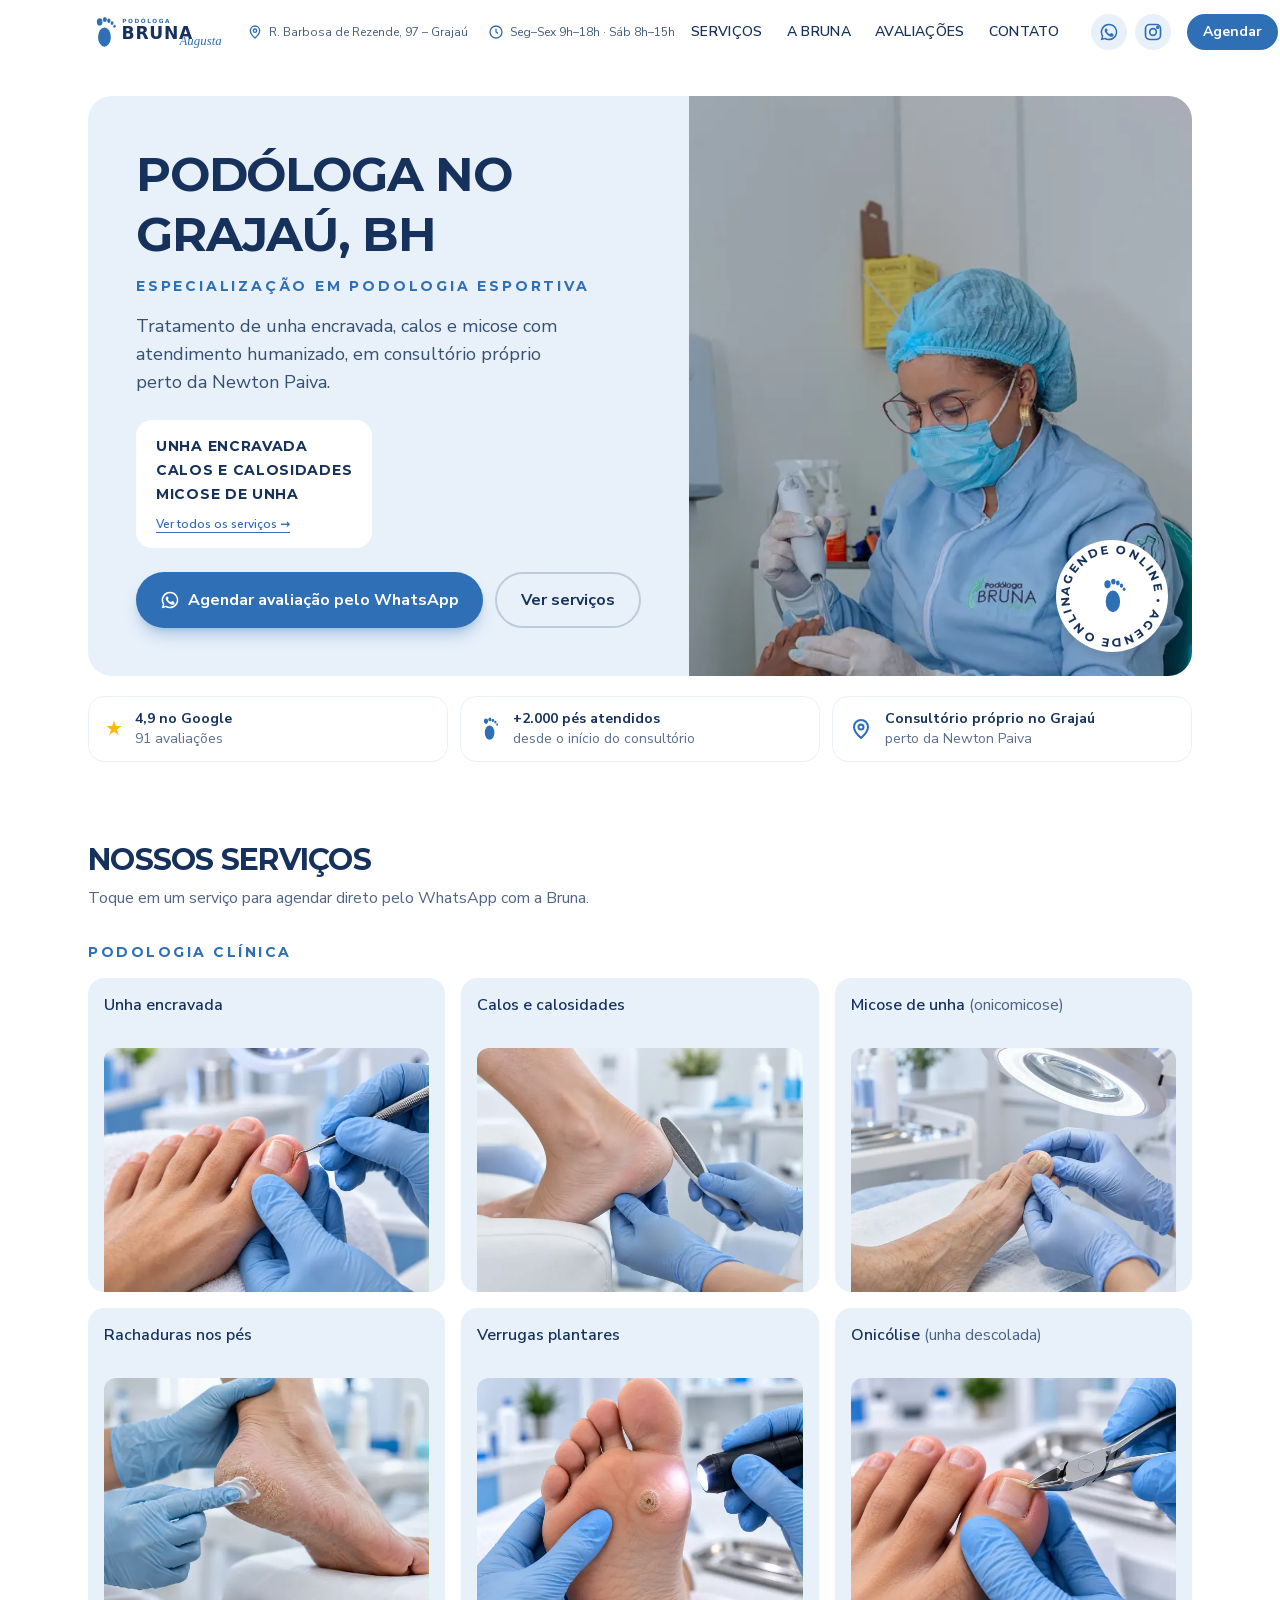
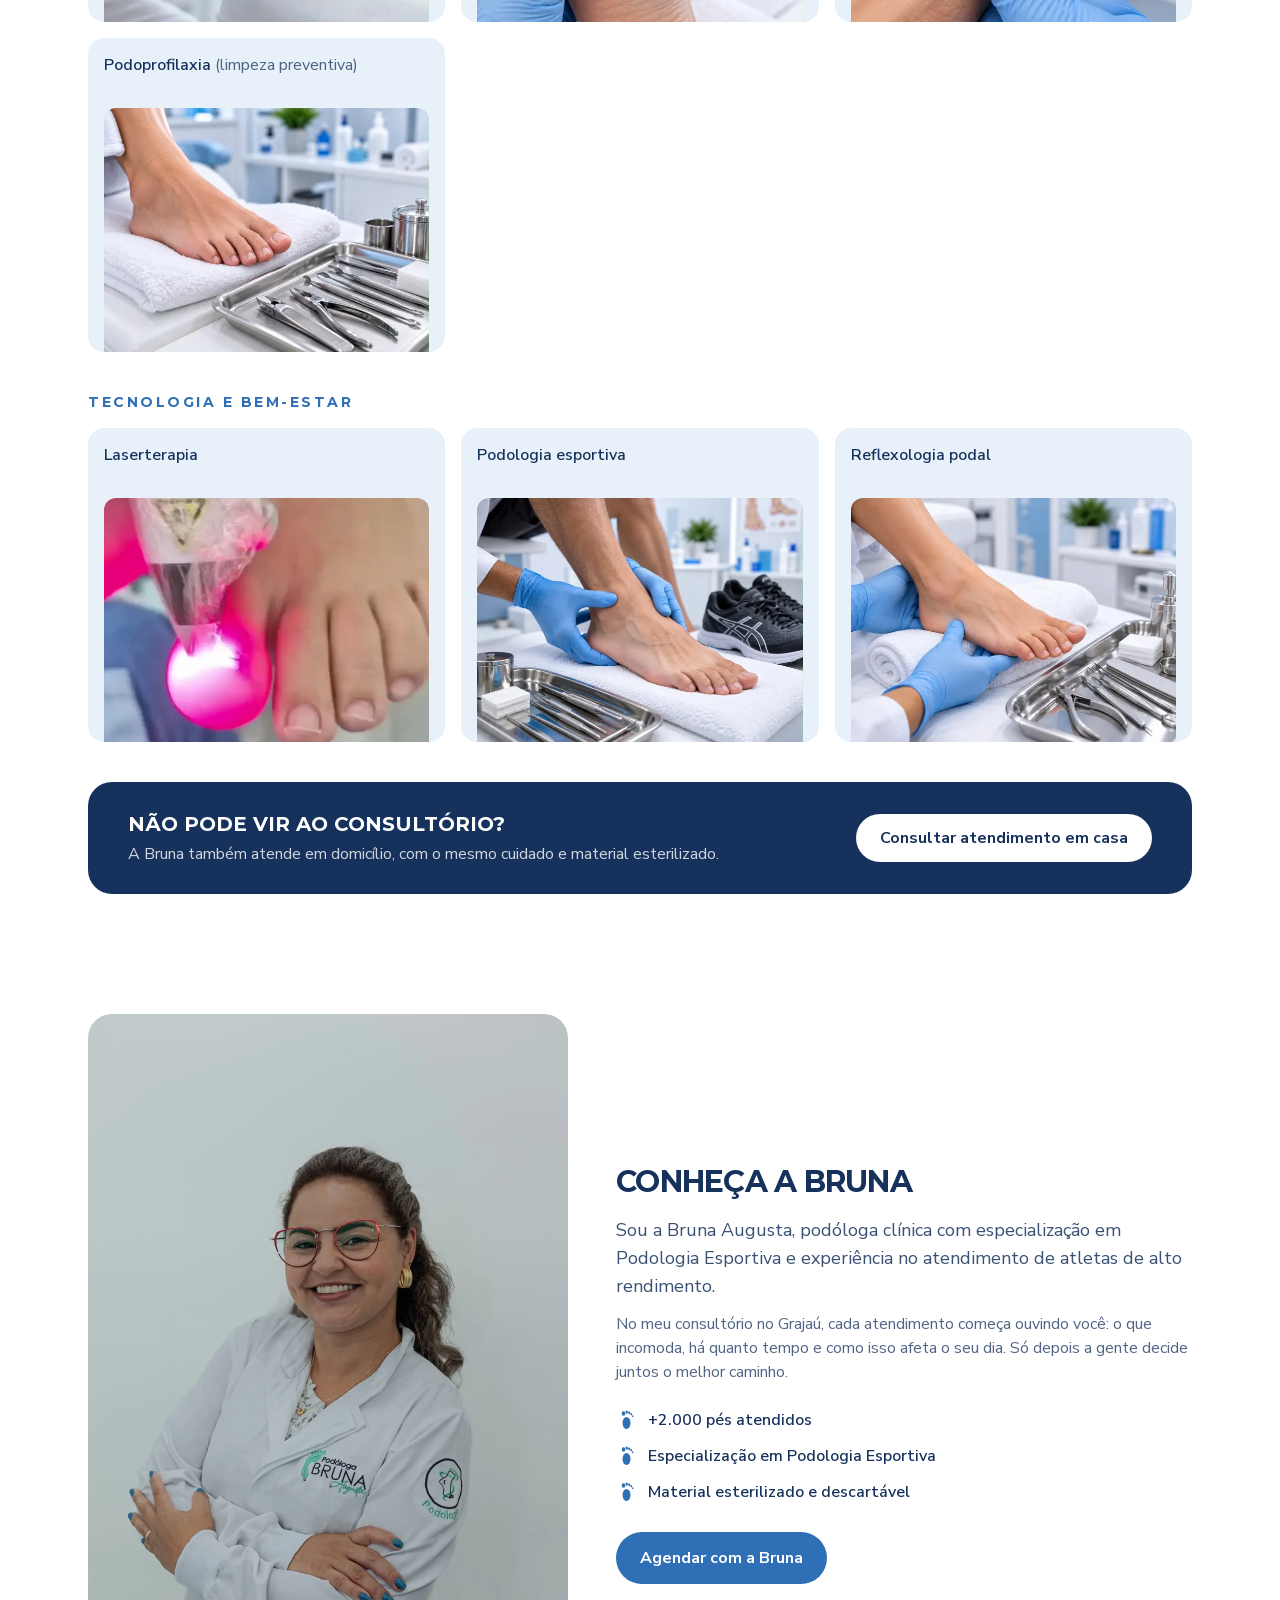
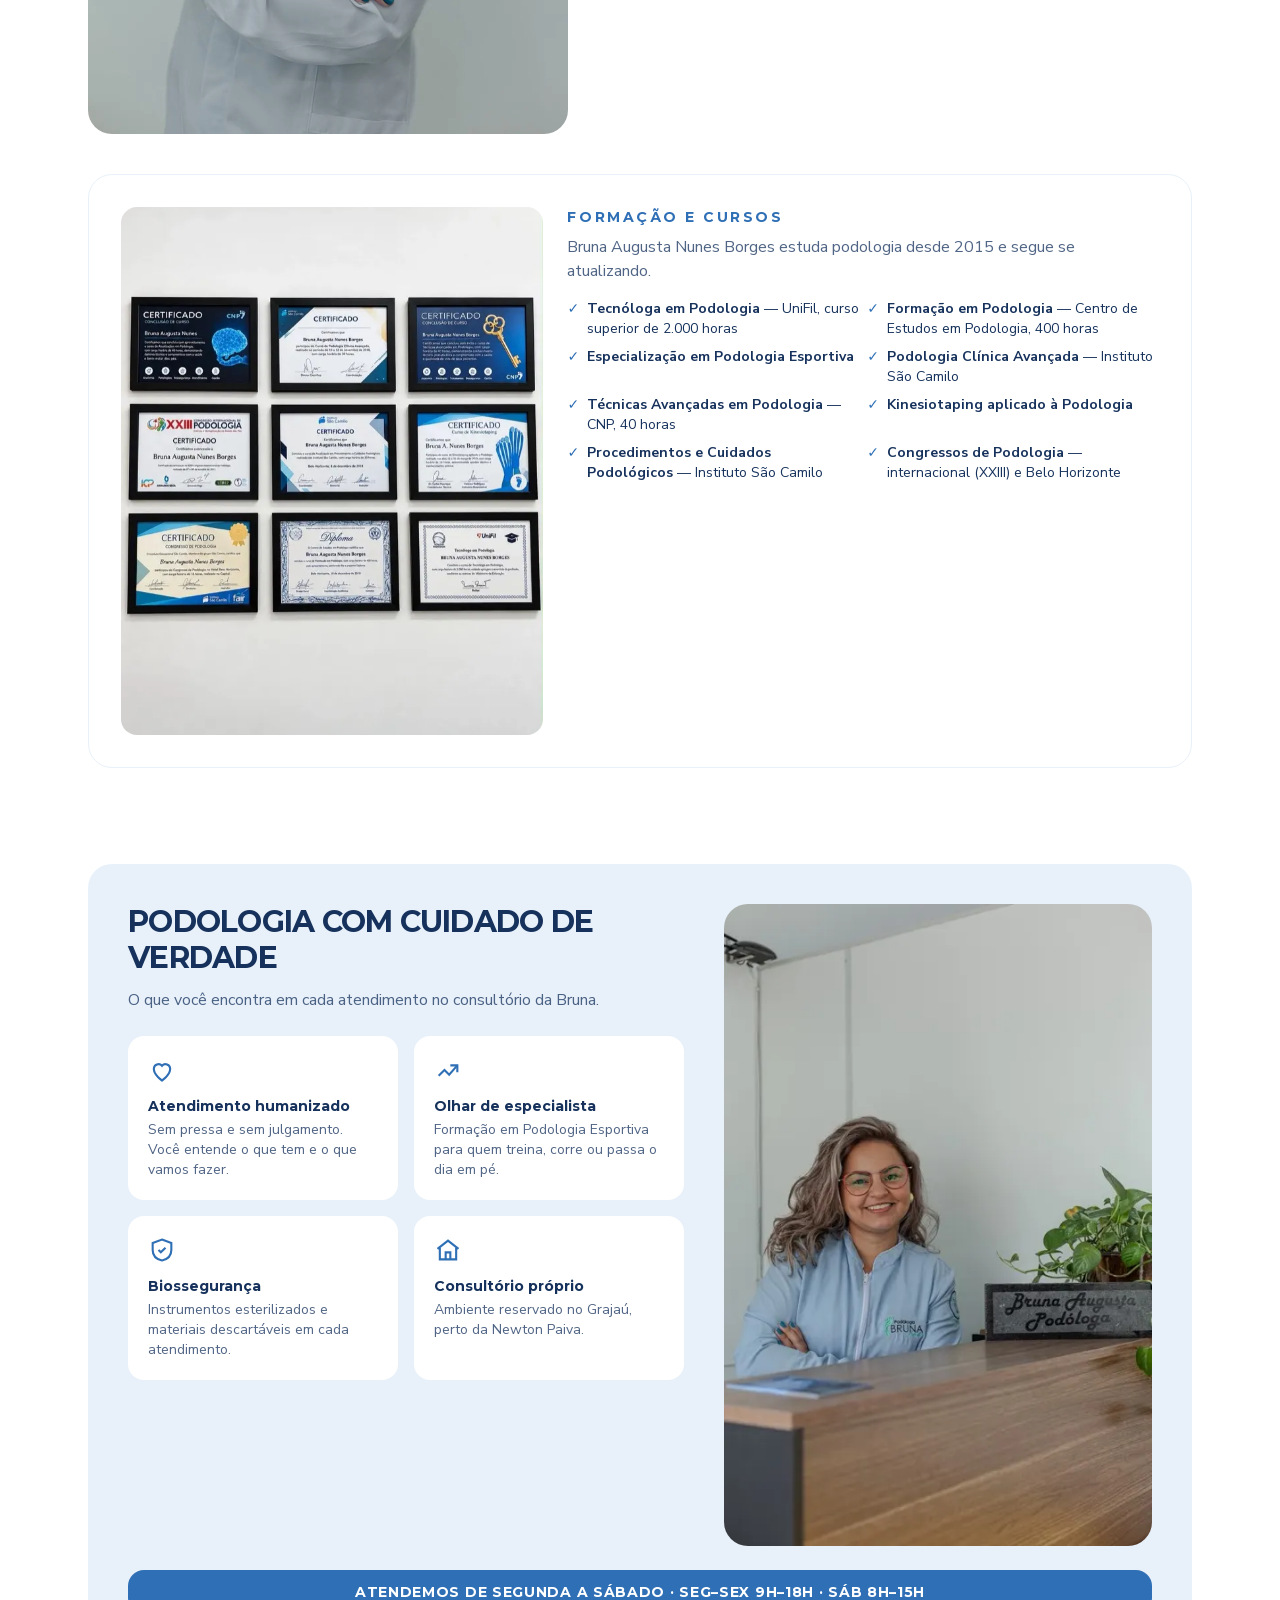
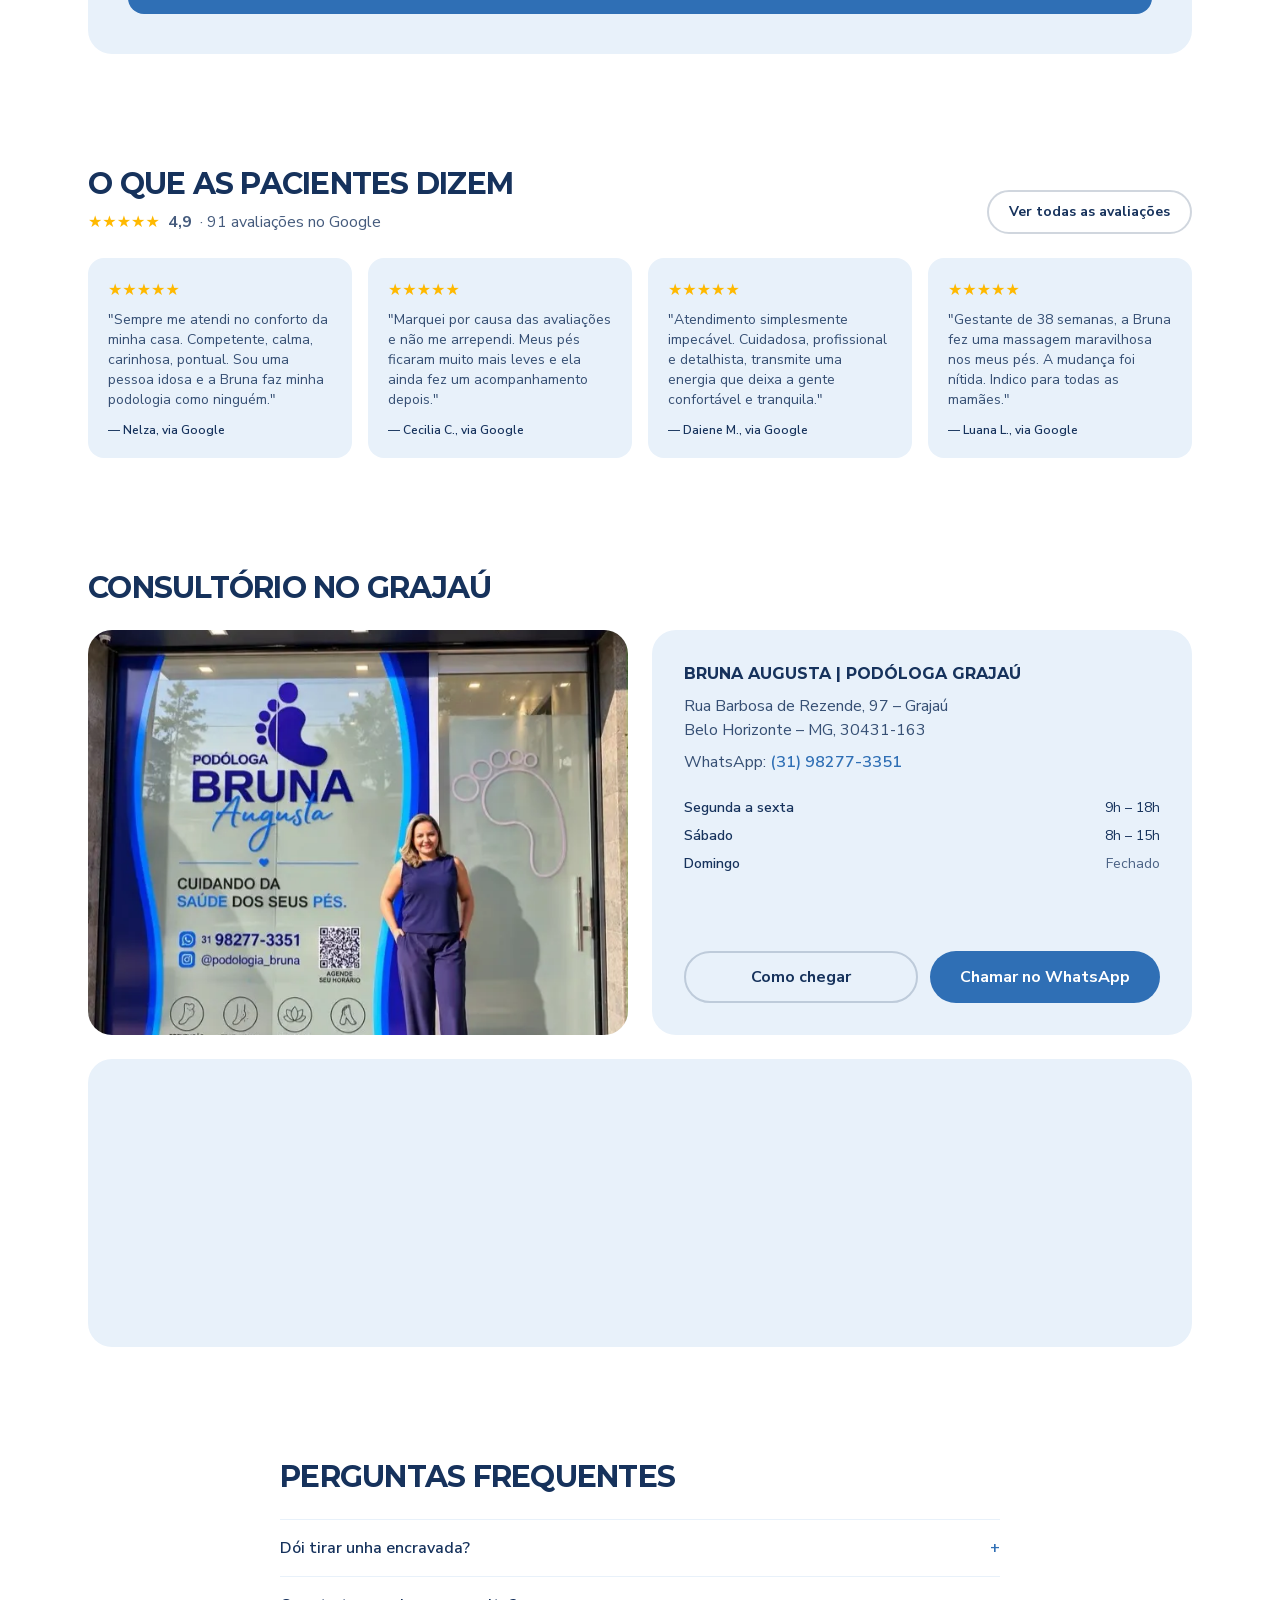
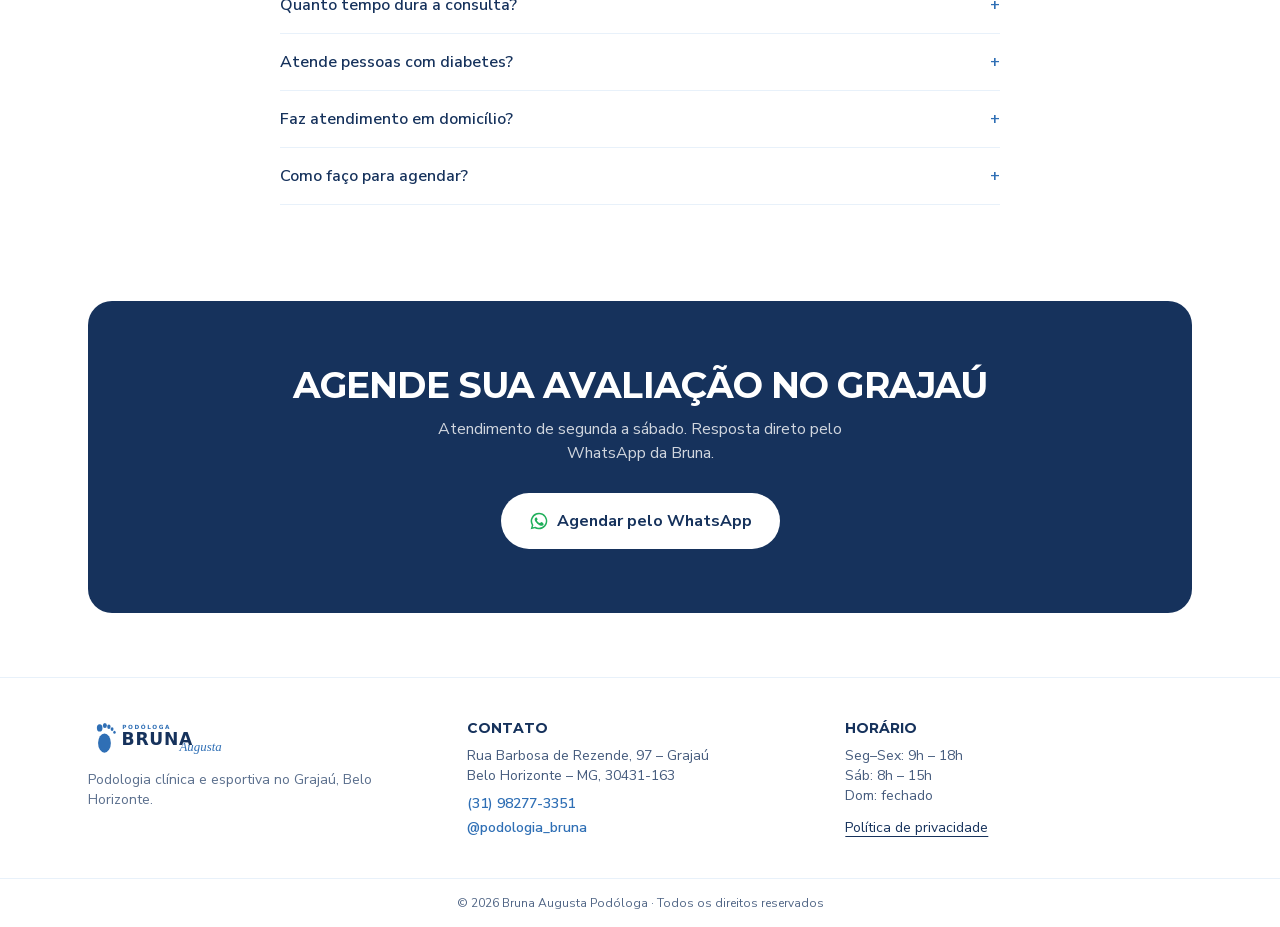
==== index.html @ 6c7e9478 "Atualização do site 2026-10-03" ====
<!doctype html>
<html lang="pt-BR">
<head>
  <meta charset="utf-8">
  <meta name="viewport" content="width=device-width, initial-scale=1">
  <title>Podóloga no Grajaú, BH | Bruna Augusta</title>
  <meta name="description" content="Podóloga no Grajaú, Belo Horizonte. Tratamento de unha encravada, calos, micose e laserterapia com atendimento humanizado. Nota 4,9 no Google. Agende pelo WhatsApp.">
  <link rel="canonical" href="https://www.podologabruna.com.br/">
  <meta property="og:type" content="website">
  <meta property="og:locale" content="pt_BR">
  <meta property="og:title" content="Podóloga no Grajaú, BH | Bruna Augusta">
  <meta property="og:description" content="Unha encravada, calos, micose e laserterapia com atendimento humanizado. Nota 4,9 no Google. Agende pelo WhatsApp.">
  <meta property="og:image" content="https://www.podologabruna.com.br/assets/img/og-image.jpg">
  <meta property="og:url" content="https://www.podologabruna.com.br/">
  <meta name="theme-color" content="#16325C">
  <link rel="icon" href="favicon.svg" type="image/svg+xml">
  <link rel="preload" as="font" type="font/woff2" href="assets/fonts/montserrat.woff2" crossorigin>
  <link rel="preload" as="image" fetchpriority="high" imagesrcset="assets/img/hero-bruna-atendendo-640.webp 640w, assets/img/hero-bruna-atendendo-960.webp 960w, assets/img/hero-bruna-atendendo-1280.webp 1280w" imagesizes="(min-width: 768px) 45vw, calc(100vw - 32px)">
  <link rel="stylesheet" href="assets/css/styles.css">
  <script type="application/ld+json">{"@context":"https://schema.org","@type":["MedicalBusiness","LocalBusiness"],"name":"Bruna Augusta | Podóloga Grajaú","image":"https://www.podologabruna.com.br/assets/img/og-image.jpg","url":"https://www.podologabruna.com.br/","telephone":"+55-31-98277-3351","priceRange":"$$","address":{"@type":"PostalAddress","streetAddress":"Rua Barbosa de Rezende, 97","addressLocality":"Belo Horizonte","addressRegion":"MG","postalCode":"30431-163","addressCountry":"BR"},"geo":{"@type":"GeoCoordinates","latitude":-19.9382503,"longitude":-43.9652466},"areaServed":["Grajaú","Gutierrez","Nova Granada","Prado","Belo Horizonte"],"openingHoursSpecification":[{"@type":"OpeningHoursSpecification","dayOfWeek":["Monday","Tuesday","Wednesday","Thursday","Friday"],"opens":"09:00","closes":"18:00"},{"@type":"OpeningHoursSpecification","dayOfWeek":"Saturday","opens":"08:00","closes":"15:00"}],"aggregateRating":{"@type":"AggregateRating","ratingValue":"4.9","reviewCount":"91"},"sameAs":["https://www.instagram.com/podologia_bruna/"],"medicalSpecialty":"Podiatric"}</script>
</head>
<body>

<!-- TOPO -->
<header class="fixed inset-x-0 top-0 z-40 bg-white transition-shadow">
  <div class="mx-auto flex max-w-6xl items-center gap-4 px-4 py-3 lg:px-6">
    <a href="#inicio" class="shrink-0" aria-label="Podóloga Bruna Augusta – início">
      <img src="assets/img/logo.svg" alt="Logotipo Podóloga Bruna Augusta" width="150" height="42" class="h-9 w-auto md:h-10">
    </a>

    <div class="hidden xl:flex items-center gap-5 text-xs text-marinho/80 whitespace-nowrap">
      <span class="flex items-center gap-1.5">
        <svg class="h-4 w-4 text-azul" viewBox="0 0 24 24" fill="none" stroke="currentColor" stroke-width="2" aria-hidden="true"><path d="M12 21s-7-6.2-7-11a7 7 0 0 1 14 0c0 4.8-7 11-7 11z"/><circle cx="12" cy="10" r="2.5"/></svg>
        R. Barbosa de Rezende, 97 – Grajaú
      </span>
      <span class="flex items-center gap-1.5">
        <svg class="h-4 w-4 text-azul" viewBox="0 0 24 24" fill="none" stroke="currentColor" stroke-width="2" aria-hidden="true"><circle cx="12" cy="12" r="9"/><path d="M12 7v5l3 2"/></svg>
        Seg–Sex 9h–18h · Sáb 8h–15h
      </span>
    </div>

    <nav class="ml-auto hidden md:flex items-center gap-6 text-sm font-semibold uppercase tracking-wide whitespace-nowrap" aria-label="Principal">
      <a href="#servicos" class="hover:text-azul">Serviços</a>
      <a href="#bruna" class="hover:text-azul">A Bruna</a>
      <a href="#avaliacoes" class="hover:text-azul">Avaliações</a>
      <a href="#contato" class="hover:text-azul">Contato</a>
    </nav>

    <div class="hidden md:flex items-center gap-2 md:ml-4">
      <a href="https://wa.me/553182773351?text=Ol%C3%A1%2C%20vim%20do%20site%20e%20quero%20agendar%20uma%20avalia%C3%A7%C3%A3o" class="js-wa grid h-9 w-9 place-items-center rounded-full bg-azul-claro text-azul hover:bg-azul hover:text-white" aria-label="WhatsApp">
        <svg class="h-5 w-5" viewBox="0 0 24 24" fill="currentColor" aria-hidden="true"><path d="M12 2a10 10 0 0 0-8.6 15.1L2 22l5-1.3A10 10 0 1 0 12 2zm0 18.2a8.2 8.2 0 0 1-4.2-1.2l-.3-.2-3 .8.8-2.9-.2-.3A8.2 8.2 0 1 1 12 20.2zm4.5-6.1c-.2-.1-1.5-.7-1.7-.8s-.4-.1-.6.1-.6.8-.8 1c-.1.2-.3.2-.5.1a6.7 6.7 0 0 1-3.3-2.9c-.3-.4.3-.4.7-1.3.1-.2 0-.3 0-.4l-.8-1.8c-.2-.5-.4-.4-.6-.4h-.5a1 1 0 0 0-.7.3 3 3 0 0 0-.9 2.2 5.2 5.2 0 0 0 1.1 2.8 11.9 11.9 0 0 0 4.6 4c1.7.7 2.3.8 3.1.7a2.7 2.7 0 0 0 1.8-1.3 2.2 2.2 0 0 0 .1-1.2c0-.2-.2-.2-.4-.3z"/></svg>
      </a>
      <a href="https://www.instagram.com/podologia_bruna/" target="_blank" rel="noopener" class="grid h-9 w-9 place-items-center rounded-full bg-azul-claro text-azul hover:bg-azul hover:text-white" aria-label="Instagram">
        <svg class="h-5 w-5" viewBox="0 0 24 24" fill="none" stroke="currentColor" stroke-width="2" aria-hidden="true"><rect x="3" y="3" width="18" height="18" rx="5"/><circle cx="12" cy="12" r="4"/><circle cx="17.5" cy="6.5" r="1" fill="currentColor"/></svg>
      </a>
    </div>

    <a href="https://wa.me/553182773351?text=Ol%C3%A1%2C%20vim%20do%20site%20e%20quero%20agendar%20uma%20avalia%C3%A7%C3%A3o" class="js-wa ml-auto md:ml-0 rounded-full bg-azul px-4 py-2 text-sm font-bold text-white hover:bg-marinho">Agendar</a>

    <button id="menu-btn" class="md:hidden grid h-10 w-10 place-items-center rounded-full text-marinho" aria-expanded="false" aria-controls="menu-mobile" aria-label="Abrir menu">
      <svg class="h-6 w-6" viewBox="0 0 24 24" fill="none" stroke="currentColor" stroke-width="2" aria-hidden="true"><path d="M4 7h16M4 12h16M4 17h16"/></svg>
    </button>
  </div>

  <nav id="menu-mobile" hidden class="md:hidden border-t border-azul-claro bg-white px-4 py-3" aria-label="Menu do celular">
    <a href="#servicos" class="block py-2 font-semibold">Serviços</a>
    <a href="#bruna" class="block py-2 font-semibold">A Bruna</a>
    <a href="#avaliacoes" class="block py-2 font-semibold">Avaliações</a>
    <a href="#contato" class="block py-2 font-semibold">Contato</a>
    <div class="mt-2 flex gap-3 border-t border-azul-claro pt-3 text-sm">
      <a href="https://www.instagram.com/podologia_bruna/" target="_blank" rel="noopener" class="text-azul font-semibold">Instagram</a>
      <span class="text-marinho/75">R. Barbosa de Rezende, 97 – Grajaú</span>
    </div>
  </nav>
</header>

<main id="inicio" class="pt-20 md:pt-24">

<!-- HERO -->
<section class="mx-auto max-w-6xl px-4 lg:px-6">
  <div class="relative overflow-hidden rounded-3xl bg-azul-claro">
    <div class="grid md:grid-cols-[1.1fr_1fr]">
      <div class="flex flex-col justify-center p-6 md:p-10 lg:p-12">
        <h1 class="text-3xl leading-tight md:text-4xl lg:text-5xl">Podóloga no Grajaú, BH</h1>
        <p class="mt-3 font-titulo text-xs font-bold uppercase tracking-[0.2em] text-azul md:text-sm">Especialização em Podologia Esportiva</p>
        <p class="mt-4 max-w-md text-base text-marinho/85 md:text-lg">Tratamento de unha encravada, calos e micose com atendimento humanizado, em consultório próprio perto da Newton Paiva.</p>

        <div class="mt-6 inline-flex w-fit flex-col gap-1 rounded-2xl bg-white px-5 py-4 font-titulo text-xs font-bold uppercase tracking-wider md:text-sm">
          <span>Unha encravada</span>
          <span>Calos e calosidades</span>
          <span>Micose de unha</span>
          <a href="#servicos" class="mt-2 font-texto text-xs font-semibold normal-case tracking-normal text-azul underline underline-offset-4">Ver todos os serviços →</a>
        </div>

        <div class="mt-6 flex flex-col gap-3 sm:flex-row">
          <a href="https://wa.me/553182773351?text=Ol%C3%A1%2C%20vim%20do%20site%20e%20quero%20agendar%20uma%20avalia%C3%A7%C3%A3o" class="js-wa inline-flex items-center justify-center gap-2 md:whitespace-nowrap rounded-full bg-azul px-6 py-3.5 text-base font-bold text-white shadow-lg shadow-azul/30 hover:bg-marinho">
            <svg class="h-5 w-5" viewBox="0 0 24 24" fill="currentColor" aria-hidden="true"><path d="M12 2a10 10 0 0 0-8.6 15.1L2 22l5-1.3A10 10 0 1 0 12 2zm0 18.2a8.2 8.2 0 0 1-4.2-1.2l-.3-.2-3 .8.8-2.9-.2-.3A8.2 8.2 0 1 1 12 20.2zm4.5-6.1c-.2-.1-1.5-.7-1.7-.8s-.4-.1-.6.1-.6.8-.8 1c-.1.2-.3.2-.5.1a6.7 6.7 0 0 1-3.3-2.9c-.3-.4.3-.4.7-1.3.1-.2 0-.3 0-.4l-.8-1.8c-.2-.5-.4-.4-.6-.4h-.5a1 1 0 0 0-.7.3 3 3 0 0 0-.9 2.2 5.2 5.2 0 0 0 1.1 2.8 11.9 11.9 0 0 0 4.6 4c1.7.7 2.3.8 3.1.7a2.7 2.7 0 0 0 1.8-1.3 2.2 2.2 0 0 0 .1-1.2c0-.2-.2-.2-.4-.3z"/></svg>
            Agendar avaliação pelo WhatsApp
          </a>
          <a href="#servicos" class="inline-flex items-center justify-center md:whitespace-nowrap rounded-full border-2 border-marinho/20 px-6 py-3.5 text-base font-bold text-marinho hover:border-marinho">Ver serviços</a>
        </div>
      </div>

      <div class="relative min-h-[320px] md:min-h-[520px]">
        <img src="assets/img/hero-bruna-atendendo-640.webp" srcset="assets/img/hero-bruna-atendendo-640.webp 640w, assets/img/hero-bruna-atendendo-960.webp 960w, assets/img/hero-bruna-atendendo-1280.webp 1280w" sizes="(min-width: 768px) 45vw, calc(100vw - 32px)" width="640" height="960" fetchpriority="high" alt="Podóloga Bruna Augusta atendendo uma paciente no consultório no Grajaú" class="absolute inset-0 h-full w-full object-cover object-top">
        <a href="https://wa.me/553182773351?text=Ol%C3%A1%2C%20vim%20do%20site%20e%20quero%20agendar%20uma%20avalia%C3%A7%C3%A3o" class="js-wa absolute bottom-4 right-4 grid h-28 w-28 place-items-center rounded-full bg-white shadow-xl md:bottom-6 md:right-6">
          <svg class="selo-girando absolute inset-0 h-full w-full" viewBox="0 0 100 100" role="img" aria-label="Agende online">
            <defs><path id="circ" d="M50,50 m-38,0 a38,38 0 1,1 76,0 a38,38 0 1,1 -76,0"/></defs>
            <text class="font-titulo" font-size="10.5" font-weight="700" fill="#16325C" letter-spacing="1.5"><textPath href="#circ" aria-hidden="true">AGENDE ONLINE • AGENDE ONLINE •</textPath></text>
          </svg>
          <svg class="h-9 w-9 text-azul" viewBox="0 0 64 80" fill="currentColor" aria-hidden="true"><ellipse cx="34" cy="52" rx="16" ry="24"/><ellipse cx="22" cy="14" rx="7" ry="9"/><ellipse cx="35" cy="8" rx="5" ry="6.5"/><ellipse cx="45" cy="11" rx="4.2" ry="5.5"/><ellipse cx="53" cy="17" rx="3.6" ry="4.6"/><ellipse cx="59" cy="25" rx="3" ry="3.8"/></svg>
        </a>
      </div>
    </div>
  </div>

  <!-- faixa de confiança -->
  <ul class="mt-5 grid gap-3 sm:grid-cols-3">
    <li class="flex items-center gap-3 rounded-2xl border border-azul-claro px-4 py-3">
      <span class="text-xl text-amber-400" aria-hidden="true">★</span>
      <span class="text-sm"><strong class="font-bold">4,9 no Google</strong><br><span class="text-marinho/70">91 avaliações</span></span>
    </li>
    <li class="flex items-center gap-3 rounded-2xl border border-azul-claro px-4 py-3">
      <svg class="h-6 w-6 shrink-0 text-azul" viewBox="0 0 64 80" fill="currentColor" aria-hidden="true"><ellipse cx="34" cy="52" rx="16" ry="24"/><ellipse cx="22" cy="14" rx="7" ry="9"/><ellipse cx="35" cy="8" rx="5" ry="6.5"/><ellipse cx="45" cy="11" rx="4.2" ry="5.5"/><ellipse cx="53" cy="17" rx="3.6" ry="4.6"/><ellipse cx="59" cy="25" rx="3" ry="3.8"/></svg>
      <span class="text-sm"><strong class="font-bold">+2.000 pés atendidos</strong><br><span class="text-marinho/70">desde o início do consultório</span></span>
    </li>
    <li class="flex items-center gap-3 rounded-2xl border border-azul-claro px-4 py-3">
      <svg class="h-6 w-6 shrink-0 text-azul" viewBox="0 0 24 24" fill="none" stroke="currentColor" stroke-width="2" aria-hidden="true"><path d="M12 21s-7-6.2-7-11a7 7 0 0 1 14 0c0 4.8-7 11-7 11z"/><circle cx="12" cy="10" r="2.5"/></svg>
      <span class="text-sm"><strong class="font-bold">Consultório próprio no Grajaú</strong><br><span class="text-marinho/70">perto da Newton Paiva</span></span>
    </li>
  </ul>
</section>

<!-- SERVICOS -->
<section id="servicos" class="mx-auto max-w-6xl px-4 py-14 md:py-20 lg:px-6">
  <h2 class="text-2xl md:text-3xl">Nossos serviços</h2>
  <p class="mt-2 max-w-xl text-marinho/75">Toque em um serviço para agendar direto pelo WhatsApp com a Bruna.</p>

  <h3 class="mt-8 text-sm text-azul tracking-[0.18em]">Podologia clínica</h3>
  <div class="mt-4 grid grid-cols-2 gap-3 md:grid-cols-3 md:gap-4">
    <a href="https://wa.me/553182773351?text=Ol%C3%A1%2C%20vim%20do%20site%20e%20quero%20agendar%3A%20Unha%20encravada" data-msg="Olá, vim do site e quero agendar: Unha encravada" class="js-wa group relative overflow-hidden rounded-2xl bg-azul-claro p-4 pb-0 transition hover:-translate-y-0.5 hover:shadow-lg">
      <span class="block text-sm font-semibold leading-snug md:text-base">Unha encravada</span>
      <span class="mt-1 block text-xs font-bold text-azul md:opacity-0 md:transition md:group-hover:opacity-100">Agendar →</span>
      <img src="assets/img/servico-unha-encravada-ia-640.webp" width="640" height="480" loading="lazy" alt="Tratamento de unha encravada no consultório de podologia" class="mt-3 aspect-[4/3] w-full rounded-t-xl object-cover">
    </a>
    <a href="https://wa.me/553182773351?text=Ol%C3%A1%2C%20vim%20do%20site%20e%20quero%20agendar%3A%20Calos%20e%20calosidades" data-msg="Olá, vim do site e quero agendar: Calos e calosidades" class="js-wa group relative overflow-hidden rounded-2xl bg-azul-claro p-4 pb-0 transition hover:-translate-y-0.5 hover:shadow-lg">
      <span class="block text-sm font-semibold leading-snug md:text-base">Calos e calosidades</span>
      <span class="mt-1 block text-xs font-bold text-azul md:opacity-0 md:transition md:group-hover:opacity-100">Agendar →</span>
      <img src="assets/img/servico-calos-ia-640.webp" width="640" height="480" loading="lazy" alt="Remoção de calos e calosidades no calcanhar com luvas azuis" class="mt-3 aspect-[4/3] w-full rounded-t-xl object-cover">
    </a>
    <a href="https://wa.me/553182773351?text=Ol%C3%A1%2C%20vim%20do%20site%20e%20quero%20agendar%3A%20Micose%20de%20unha" data-msg="Olá, vim do site e quero agendar: Micose de unha" class="js-wa group relative overflow-hidden rounded-2xl bg-azul-claro p-4 pb-0 transition hover:-translate-y-0.5 hover:shadow-lg">
      <span class="block text-sm font-semibold leading-snug md:text-base">Micose de unha <span class="font-normal text-marinho/75">(onicomicose)</span></span>
      <span class="mt-1 block text-xs font-bold text-azul md:opacity-0 md:transition md:group-hover:opacity-100">Agendar →</span>
      <img src="assets/img/servico-micose-ia-640.webp" width="640" height="480" loading="lazy" alt="Avaliação de micose de unha com lupa de LED" class="mt-3 aspect-[4/3] w-full rounded-t-xl object-cover">
    </a>
    <a href="https://wa.me/553182773351?text=Ol%C3%A1%2C%20vim%20do%20site%20e%20quero%20agendar%3A%20Rachaduras%20nos%20p%C3%A9s" data-msg="Olá, vim do site e quero agendar: Rachaduras nos pés" class="js-wa group relative overflow-hidden rounded-2xl bg-azul-claro p-4 pb-0 transition hover:-translate-y-0.5 hover:shadow-lg">
      <span class="block text-sm font-semibold leading-snug md:text-base">Rachaduras nos pés</span>
      <span class="mt-1 block text-xs font-bold text-azul md:opacity-0 md:transition md:group-hover:opacity-100">Agendar →</span>
      <img src="assets/img/servico-rachaduras-ia-640.webp" width="640" height="480" loading="lazy" alt="Hidratação de calcanhar com rachaduras durante atendimento" class="mt-3 aspect-[4/3] w-full rounded-t-xl object-cover">
    </a>
    <a href="https://wa.me/553182773351?text=Ol%C3%A1%2C%20vim%20do%20site%20e%20quero%20agendar%3A%20Verrugas%20plantares" data-msg="Olá, vim do site e quero agendar: Verrugas plantares" class="js-wa group relative overflow-hidden rounded-2xl bg-azul-claro p-4 pb-0 transition hover:-translate-y-0.5 hover:shadow-lg">
      <span class="block text-sm font-semibold leading-snug md:text-base">Verrugas plantares</span>
      <span class="mt-1 block text-xs font-bold text-azul md:opacity-0 md:transition md:group-hover:opacity-100">Agendar →</span>
      <img src="assets/img/servico-verrugas-ia-640.webp" width="640" height="480" loading="lazy" alt="Exame da sola do pé com lanterna clínica para verrugas plantares" class="mt-3 aspect-[4/3] w-full rounded-t-xl object-cover">
    </a>
    <a href="https://wa.me/553182773351?text=Ol%C3%A1%2C%20vim%20do%20site%20e%20quero%20agendar%3A%20Onic%C3%B3lise" data-msg="Olá, vim do site e quero agendar: Onicólise" class="js-wa group relative overflow-hidden rounded-2xl bg-azul-claro p-4 pb-0 transition hover:-translate-y-0.5 hover:shadow-lg">
      <span class="block text-sm font-semibold leading-snug md:text-base">Onicólise <span class="font-normal text-marinho/75">(unha descolada)</span></span>
      <span class="mt-1 block text-xs font-bold text-azul md:opacity-0 md:transition md:group-hover:opacity-100">Agendar →</span>
      <img src="assets/img/servico-onicolise-ia-640.webp" width="640" height="480" loading="lazy" alt="Corte técnico de unha do pé com alicate clínico" class="mt-3 aspect-[4/3] w-full rounded-t-xl object-cover">
    </a>
    <a href="https://wa.me/553182773351?text=Ol%C3%A1%2C%20vim%20do%20site%20e%20quero%20agendar%3A%20Podoprofilaxia" data-msg="Olá, vim do site e quero agendar: Podoprofilaxia" class="js-wa group relative overflow-hidden rounded-2xl bg-azul-claro p-4 pb-0 transition hover:-translate-y-0.5 hover:shadow-lg">
      <span class="block text-sm font-semibold leading-snug md:text-base">Podoprofilaxia <span class="font-normal text-marinho/75">(limpeza preventiva)</span></span>
      <span class="mt-1 block text-xs font-bold text-azul md:opacity-0 md:transition md:group-hover:opacity-100">Agendar →</span>
      <img src="assets/img/servico-podoprofilaxia-ia-640.webp" width="640" height="480" loading="lazy" alt="Pé apoiado em toalha branca ao lado de kit esterilizado de podologia" class="mt-3 aspect-[4/3] w-full rounded-t-xl object-cover">
    </a>
  </div>

  <h3 class="mt-10 text-sm text-azul tracking-[0.18em]">Tecnologia e bem-estar</h3>
  <div class="mt-4 grid grid-cols-2 gap-3 md:grid-cols-3 md:gap-4">
    <a href="https://wa.me/553182773351?text=Ol%C3%A1%2C%20vim%20do%20site%20e%20quero%20agendar%3A%20Laserterapia" data-msg="Olá, vim do site e quero agendar: Laserterapia" class="js-wa group relative overflow-hidden rounded-2xl bg-azul-claro p-4 pb-0 transition hover:-translate-y-0.5 hover:shadow-lg">
      <span class="block text-sm font-semibold leading-snug md:text-base">Laserterapia</span>
      <span class="mt-1 block text-xs font-bold text-azul md:opacity-0 md:transition md:group-hover:opacity-100">Agendar →</span>
      <img src="assets/img/servico-laserterapia-640.webp" width="640" height="480" loading="lazy" alt="Aplicação de laserterapia no dedo do pé no consultório da Bruna" class="mt-3 aspect-[4/3] w-full rounded-t-xl object-cover">
    </a>
    <a href="https://wa.me/553182773351?text=Ol%C3%A1%2C%20vim%20do%20site%20e%20quero%20agendar%3A%20Podologia%20esportiva" data-msg="Olá, vim do site e quero agendar: Podologia esportiva" class="js-wa group relative overflow-hidden rounded-2xl bg-azul-claro p-4 pb-0 transition hover:-translate-y-0.5 hover:shadow-lg">
      <span class="block text-sm font-semibold leading-snug md:text-base">Podologia esportiva</span>
      <span class="mt-1 block text-xs font-bold text-azul md:opacity-0 md:transition md:group-hover:opacity-100">Agendar →</span>
      <img src="assets/img/servico-esportiva-ia-640.webp" width="640" height="480" loading="lazy" alt="Avaliação de pé de atleta com tênis de corrida ao lado" class="mt-3 aspect-[4/3] w-full rounded-t-xl object-cover">
    </a>
    <a href="https://wa.me/553182773351?text=Ol%C3%A1%2C%20vim%20do%20site%20e%20quero%20agendar%3A%20Reflexologia%20podal" data-msg="Olá, vim do site e quero agendar: Reflexologia podal" class="js-wa group relative overflow-hidden rounded-2xl bg-azul-claro p-4 pb-0 transition hover:-translate-y-0.5 hover:shadow-lg">
      <span class="block text-sm font-semibold leading-snug md:text-base">Reflexologia podal</span>
      <span class="mt-1 block text-xs font-bold text-azul md:opacity-0 md:transition md:group-hover:opacity-100">Agendar →</span>
      <img src="assets/img/servico-reflexologia-ia-640.webp" width="640" height="480" loading="lazy" alt="Massagem de reflexologia podal pressionando o arco do pé" class="mt-3 aspect-[4/3] w-full rounded-t-xl object-cover">
    </a>
  </div>

  <!-- domicílio -->
  <div class="mt-10 flex flex-col items-start gap-4 rounded-3xl bg-marinho px-6 py-7 text-white md:flex-row md:items-center md:justify-between md:px-10">
    <div>
      <p class="font-titulo text-lg font-bold uppercase md:text-xl">Não pode vir ao consultório?</p>
      <p class="mt-1 text-white/80">A Bruna também atende em domicílio, com o mesmo cuidado e material esterilizado.</p>
    </div>
    <a href="https://wa.me/553182773351?text=Ol%C3%A1%2C%20vim%20do%20site%20e%20quero%20saber%20sobre%20atendimento%20em%20domic%C3%ADlio" data-msg="Olá, vim do site e quero saber sobre atendimento em domicílio" class="js-wa shrink-0 rounded-full bg-white px-6 py-3 font-bold text-marinho hover:bg-azul-claro">Consultar atendimento em casa</a>
  </div>
</section>

<!-- BRUNA -->
<section id="bruna" class="mx-auto max-w-6xl px-4 py-6 md:py-10 lg:px-6">
  <div class="grid items-center gap-8 md:grid-cols-[1fr_1.2fr] md:gap-12">
    <img src="assets/img/bruna-retrato-480.webp" srcset="assets/img/bruna-retrato-480.webp 480w, assets/img/bruna-retrato-960.webp 960w" sizes="(min-width: 768px) 40vw, 100vw" width="480" height="720" loading="lazy" alt="Retrato da podóloga Bruna Augusta de jaleco branco, sorrindo com os braços cruzados" class="aspect-[2/3] w-full rounded-3xl object-cover object-top">
    <div>
      <h2 class="text-2xl md:text-3xl">Conheça a Bruna</h2>
      <p class="mt-4 text-lg text-marinho/85">Sou a Bruna Augusta, podóloga clínica com especialização em Podologia Esportiva e experiência no atendimento de atletas de alto rendimento.</p>
      <p class="mt-3 text-marinho/75">No meu consultório no Grajaú, cada atendimento começa ouvindo você: o que incomoda, há quanto tempo e como isso afeta o seu dia. Só depois a gente decide juntos o melhor caminho.</p>
      <ul class="mt-6 space-y-3">
        <li class="flex items-center gap-3"><svg class="h-5 w-5 shrink-0 text-azul" viewBox="0 0 64 80" fill="currentColor" aria-hidden="true"><ellipse cx="34" cy="52" rx="16" ry="24"/><ellipse cx="22" cy="14" rx="7" ry="9"/><ellipse cx="35" cy="8" rx="5" ry="6.5"/><ellipse cx="45" cy="11" rx="4.2" ry="5.5"/><ellipse cx="53" cy="17" rx="3.6" ry="4.6"/><ellipse cx="59" cy="25" rx="3" ry="3.8"/></svg><span class="font-semibold">+2.000 pés atendidos</span></li>
        <li class="flex items-center gap-3"><svg class="h-5 w-5 shrink-0 text-azul" viewBox="0 0 64 80" fill="currentColor" aria-hidden="true"><ellipse cx="34" cy="52" rx="16" ry="24"/><ellipse cx="22" cy="14" rx="7" ry="9"/><ellipse cx="35" cy="8" rx="5" ry="6.5"/><ellipse cx="45" cy="11" rx="4.2" ry="5.5"/><ellipse cx="53" cy="17" rx="3.6" ry="4.6"/><ellipse cx="59" cy="25" rx="3" ry="3.8"/></svg><span class="font-semibold">Especialização em Podologia Esportiva</span></li>
        <li class="flex items-center gap-3"><svg class="h-5 w-5 shrink-0 text-azul" viewBox="0 0 64 80" fill="currentColor" aria-hidden="true"><ellipse cx="34" cy="52" rx="16" ry="24"/><ellipse cx="22" cy="14" rx="7" ry="9"/><ellipse cx="35" cy="8" rx="5" ry="6.5"/><ellipse cx="45" cy="11" rx="4.2" ry="5.5"/><ellipse cx="53" cy="17" rx="3.6" ry="4.6"/><ellipse cx="59" cy="25" rx="3" ry="3.8"/></svg><span class="font-semibold">Material esterilizado e descartável</span></li>
      </ul>
      <a href="https://wa.me/553182773351?text=Ol%C3%A1%2C%20vim%20do%20site%20e%20quero%20agendar%20com%20a%20Bruna" data-msg="Olá, vim do site e quero agendar com a Bruna" class="js-wa mt-7 inline-flex rounded-full bg-azul px-6 py-3.5 font-bold text-white hover:bg-marinho">Agendar com a Bruna</a>
    </div>
  </div>

  <!-- formação -->
  <div class="mt-10 grid gap-6 rounded-3xl border border-azul-claro p-6 md:grid-cols-[1fr_1.4fr] md:p-8">
    <img src="assets/img/certificados-640.webp" srcset="assets/img/certificados-640.webp 640w, assets/img/certificados-1080.webp 1080w" sizes="(min-width: 768px) 35vw, 100vw" width="640" height="853" loading="lazy" alt="Parede do consultório com nove certificados e diplomas de podologia da Bruna Augusta Nunes Borges" class="aspect-[4/5] w-full rounded-2xl object-cover">
    <div>
      <h3 class="text-sm text-azul tracking-[0.18em]">Formação e cursos</h3>
      <p class="mt-2 text-marinho/75">Bruna Augusta Nunes Borges estuda podologia desde 2015 e segue se atualizando.</p>
      <ul class="mt-4 grid gap-2 text-sm sm:grid-cols-2">
        <li class="flex gap-2"><span class="text-azul" aria-hidden="true">✓</span><span><strong>Tecnóloga em Podologia</strong> — UniFil, curso superior de 2.000 horas</span></li>
        <li class="flex gap-2"><span class="text-azul" aria-hidden="true">✓</span><span><strong>Formação em Podologia</strong> — Centro de Estudos em Podologia, 400 horas</span></li>
        <li class="flex gap-2"><span class="text-azul" aria-hidden="true">✓</span><span><strong>Especialização em Podologia Esportiva</strong></span></li>
        <li class="flex gap-2"><span class="text-azul" aria-hidden="true">✓</span><span><strong>Podologia Clínica Avançada</strong> — Instituto São Camilo</span></li>
        <li class="flex gap-2"><span class="text-azul" aria-hidden="true">✓</span><span><strong>Técnicas Avançadas em Podologia</strong> — CNP, 40 horas</span></li>
        <li class="flex gap-2"><span class="text-azul" aria-hidden="true">✓</span><span><strong>Kinesiotaping aplicado à Podologia</strong></span></li>
        <li class="flex gap-2"><span class="text-azul" aria-hidden="true">✓</span><span><strong>Procedimentos e Cuidados Podológicos</strong> — Instituto São Camilo</span></li>
        <li class="flex gap-2"><span class="text-azul" aria-hidden="true">✓</span><span><strong>Congressos de Podologia</strong> — internacional (XXIII) e Belo Horizonte</span></li>
      </ul>
    </div>
  </div>
</section>

<!-- POR QUE -->
<section class="mx-auto max-w-6xl px-4 py-10 md:py-14 lg:px-6">
  <div class="rounded-3xl bg-azul-claro p-6 md:p-10">
    <div class="grid gap-8 md:grid-cols-[1.3fr_1fr] md:gap-10">
      <div>
        <h2 class="text-2xl md:text-3xl">Podologia com cuidado de verdade</h2>
        <p class="mt-3 max-w-lg text-marinho/75">O que você encontra em cada atendimento no consultório da Bruna.</p>
        <div class="mt-6 grid gap-4 sm:grid-cols-2">
          <div class="rounded-2xl bg-white p-5">
            <svg class="h-7 w-7 text-azul" viewBox="0 0 24 24" fill="none" stroke="currentColor" stroke-width="1.8" aria-hidden="true"><path d="M12 21s-7-4.5-7-10a4 4 0 0 1 7-2.6A4 4 0 0 1 19 11c0 5.5-7 10-7 10z"/></svg>
            <h3 class="mt-3 text-sm normal-case tracking-normal">Atendimento humanizado</h3>
            <p class="mt-1 text-sm text-marinho/75">Sem pressa e sem julgamento. Você entende o que tem e o que vamos fazer.</p>
          </div>
          <div class="rounded-2xl bg-white p-5">
            <svg class="h-7 w-7 text-azul" viewBox="0 0 24 24" fill="none" stroke="currentColor" stroke-width="1.8" aria-hidden="true"><path d="M4 17l5-5 4 4 7-8"/><path d="M14 8h6v6"/></svg>
            <h3 class="mt-3 text-sm normal-case tracking-normal">Olhar de especialista</h3>
            <p class="mt-1 text-sm text-marinho/75">Formação em Podologia Esportiva para quem treina, corre ou passa o dia em pé.</p>
          </div>
          <div class="rounded-2xl bg-white p-5">
            <svg class="h-7 w-7 text-azul" viewBox="0 0 24 24" fill="none" stroke="currentColor" stroke-width="1.8" aria-hidden="true"><path d="M12 3l8 3v6c0 5-3.5 8-8 9-4.5-1-8-4-8-9V6l8-3z"/><path d="M9 12l2 2 4-4"/></svg>
            <h3 class="mt-3 text-sm normal-case tracking-normal">Biossegurança</h3>
            <p class="mt-1 text-sm text-marinho/75">Instrumentos esterilizados e materiais descartáveis em cada atendimento.</p>
          </div>
          <div class="rounded-2xl bg-white p-5">
            <svg class="h-7 w-7 text-azul" viewBox="0 0 24 24" fill="none" stroke="currentColor" stroke-width="1.8" aria-hidden="true"><path d="M3 11l9-7 9 7"/><path d="M5 10v10h14V10"/><path d="M10 20v-6h4v6"/></svg>
            <h3 class="mt-3 text-sm normal-case tracking-normal">Consultório próprio</h3>
            <p class="mt-1 text-sm text-marinho/75">Ambiente reservado no Grajaú, perto da Newton Paiva.</p>
          </div>
        </div>
      </div>
      <img src="assets/img/bruna-recepcao-480.webp" srcset="assets/img/bruna-recepcao-480.webp 480w, assets/img/bruna-recepcao-960.webp 960w" sizes="(min-width: 768px) 35vw, 100vw" width="480" height="720" loading="lazy" alt="Bruna Augusta na recepção do consultório, com jaqueta azul e placa com o nome" class="h-full min-h-[280px] w-full rounded-3xl object-cover">
    </div>
    <p class="mt-6 rounded-2xl bg-azul px-5 py-3 text-center font-titulo text-xs font-bold uppercase tracking-wider text-white md:text-sm">Atendemos de segunda a sábado · Seg–Sex 9h–18h · Sáb 8h–15h</p>
  </div>
</section>

<!-- AVALIACOES -->
<section id="avaliacoes" class="mx-auto max-w-6xl px-4 py-10 md:py-14 lg:px-6">
  <div class="flex flex-col gap-4 md:flex-row md:items-end md:justify-between">
    <div>
      <h2 class="text-2xl md:text-3xl">O que as pacientes dizem</h2>
      <p class="mt-2 flex items-center gap-2 text-marinho/80"><span class="text-amber-400" aria-hidden="true">★★★★★</span><strong>4,9</strong> · 91 avaliações no Google</p>
    </div>
    <a href="https://share.google/NSF175j09YdmJwWVW" target="_blank" rel="noopener" class="inline-flex w-fit rounded-full border-2 border-marinho/20 px-5 py-2.5 text-sm font-bold hover:border-marinho">Ver todas as avaliações</a>
  </div>
  <div class="mt-6 grid gap-4 sm:grid-cols-2 lg:grid-cols-4">
    <figure class="rounded-2xl bg-azul-claro p-5">
      <p class="text-amber-400" aria-label="5 estrelas">★★★★★</p>
      <blockquote class="mt-2 text-sm text-marinho/85">"Sempre me atendi no conforto da minha casa. Competente, calma, carinhosa, pontual. Sou uma pessoa idosa e a Bruna faz minha podologia como ninguém."</blockquote>
      <figcaption class="mt-3 text-xs font-semibold">— Nelza, via Google</figcaption>
    </figure>
    <figure class="rounded-2xl bg-azul-claro p-5">
      <p class="text-amber-400" aria-label="5 estrelas">★★★★★</p>
      <blockquote class="mt-2 text-sm text-marinho/85">"Marquei por causa das avaliações e não me arrependi. Meus pés ficaram muito mais leves e ela ainda fez um acompanhamento depois."</blockquote>
      <figcaption class="mt-3 text-xs font-semibold">— Cecilia C., via Google</figcaption>
    </figure>
    <figure class="rounded-2xl bg-azul-claro p-5">
      <p class="text-amber-400" aria-label="5 estrelas">★★★★★</p>
      <blockquote class="mt-2 text-sm text-marinho/85">"Atendimento simplesmente impecável. Cuidadosa, profissional e detalhista, transmite uma energia que deixa a gente confortável e tranquila."</blockquote>
      <figcaption class="mt-3 text-xs font-semibold">— Daiene M., via Google</figcaption>
    </figure>
    <figure class="rounded-2xl bg-azul-claro p-5">
      <p class="text-amber-400" aria-label="5 estrelas">★★★★★</p>
      <blockquote class="mt-2 text-sm text-marinho/85">"Gestante de 38 semanas, a Bruna fez uma massagem maravilhosa nos meus pés. A mudança foi nítida. Indico para todas as mamães."</blockquote>
      <figcaption class="mt-3 text-xs font-semibold">— Luana L., via Google</figcaption>
    </figure>
  </div>
</section>

<!-- CONTATO -->
<section id="contato" class="mx-auto max-w-6xl px-4 py-10 md:py-14 lg:px-6">
  <h2 class="text-2xl md:text-3xl">Consultório no Grajaú</h2>
  <div class="mt-6 grid gap-6 md:grid-cols-2">
    <img src="assets/img/fachada-consultorio-640.webp" srcset="assets/img/fachada-consultorio-640.webp 640w, assets/img/fachada-consultorio-1280.webp 1280w" sizes="(min-width: 768px) 50vw, 100vw" width="640" height="853" loading="lazy" alt="Bruna Augusta em frente à fachada do consultório no Grajaú, com a logo Podóloga Bruna Augusta" class="aspect-[4/3] w-full rounded-3xl object-cover">
    <div class="flex flex-col justify-between gap-6 rounded-3xl bg-azul-claro p-6 md:p-8">
      <div>
        <address class="not-italic">
          <p class="font-titulo font-bold uppercase">Bruna Augusta | Podóloga Grajaú</p>
          <p class="mt-2 text-marinho/85">Rua Barbosa de Rezende, 97 – Grajaú<br>Belo Horizonte – MG, 30431-163</p>
          <p class="mt-2 text-marinho/85">WhatsApp: <a href="https://wa.me/553182773351?text=Ol%C3%A1%2C%20vim%20do%20site%20e%20quero%20agendar%20uma%20avalia%C3%A7%C3%A3o" data-msg="Olá, vim do site e quero agendar uma avaliação" class="js-wa font-semibold text-azul">(31) 98277-3351</a></p>
        </address>
        <table class="mt-5 w-full text-sm">
          <caption class="sr-only">Horário de atendimento</caption>
          <tbody>
            <tr><th scope="row" class="py-1 text-left font-semibold">Segunda a sexta</th><td class="py-1 text-right">9h – 18h</td></tr>
            <tr><th scope="row" class="py-1 text-left font-semibold">Sábado</th><td class="py-1 text-right">8h – 15h</td></tr>
            <tr><th scope="row" class="py-1 text-left font-semibold">Domingo</th><td class="py-1 text-right text-marinho/75">Fechado</td></tr>
          </tbody>
        </table>
      </div>
      <div class="flex flex-col gap-3 sm:flex-row">
        <a href="https://www.google.com/maps/dir/?api=1&amp;destination=Rua+Barbosa+de+Rezende,+97+Graja%C3%BA+Belo+Horizonte" target="_blank" rel="noopener" class="inline-flex flex-1 items-center justify-center rounded-full border-2 border-marinho/20 px-5 py-3 font-bold hover:border-marinho">Como chegar</a>
        <a href="https://wa.me/553182773351?text=Ol%C3%A1%2C%20vim%20do%20site%20e%20quero%20agendar%20uma%20avalia%C3%A7%C3%A3o" data-msg="Olá, vim do site e quero agendar uma avaliação" class="js-wa inline-flex flex-1 items-center justify-center rounded-full bg-azul px-5 py-3 font-bold text-white hover:bg-marinho">Chamar no WhatsApp</a>
      </div>
    </div>
  </div>
  <iframe data-src="https://www.google.com/maps?q=Rua+Barbosa+de+Rezende,+97,+Graja%C3%BA,+Belo+Horizonte&amp;output=embed" title="Mapa do consultório da Bruna Augusta no Grajaú" loading="lazy" referrerpolicy="no-referrer-when-downgrade" class="mt-6 h-72 w-full rounded-3xl border-0 bg-azul-claro"></iframe>
</section>

<!-- FAQ -->
<section class="mx-auto max-w-3xl px-4 py-10 md:py-14 lg:px-6">
  <h2 class="text-2xl md:text-3xl">Perguntas frequentes</h2>
  <div class="mt-6 divide-y divide-azul-claro border-y border-azul-claro">
    <details class="group py-4">
      <summary class="flex cursor-pointer list-none items-center justify-between font-semibold">Dói tirar unha encravada?<span class="ml-4 text-azul transition group-open:rotate-45" aria-hidden="true">+</span></summary>
      <p class="mt-2 text-marinho/75">Na maioria dos casos o procedimento é tranquilo. A Bruna avalia antes e trabalha com técnica e calma para o seu conforto.</p>
    </details>
    <details class="group py-4">
      <summary class="flex cursor-pointer list-none items-center justify-between font-semibold">Quanto tempo dura a consulta?<span class="ml-4 text-azul transition group-open:rotate-45" aria-hidden="true">+</span></summary>
      <p class="mt-2 text-marinho/75">Em média de 40 minutos a 1 hora, conforme o tratamento.</p>
    </details>
    <details class="group py-4">
      <summary class="flex cursor-pointer list-none items-center justify-between font-semibold">Atende pessoas com diabetes?<span class="ml-4 text-azul transition group-open:rotate-45" aria-hidden="true">+</span></summary>
      <p class="mt-2 text-marinho/75">Sim. Pés de pessoas com diabetes precisam de atenção especial e avaliação cuidadosa em cada visita.</p>
    </details>
    <details class="group py-4">
      <summary class="flex cursor-pointer list-none items-center justify-between font-semibold">Faz atendimento em domicílio?<span class="ml-4 text-azul transition group-open:rotate-45" aria-hidden="true">+</span></summary>
      <p class="mt-2 text-marinho/75">Sim. Chame no WhatsApp para confirmar se atende o seu bairro.</p>
    </details>
    <details class="group py-4">
      <summary class="flex cursor-pointer list-none items-center justify-between font-semibold">Como faço para agendar?<span class="ml-4 text-azul transition group-open:rotate-45" aria-hidden="true">+</span></summary>
      <p class="mt-2 text-marinho/75">Clique em qualquer botão de agendar e fale direto com a Bruna pelo WhatsApp.</p>
    </details>
  </div>
</section>

<!-- CTA FINAL -->
<section class="mx-auto max-w-6xl px-4 py-10 lg:px-6">
  <div class="rounded-3xl bg-marinho px-6 py-12 text-center text-white md:py-16">
    <h2 class="text-2xl md:text-4xl">Agende sua avaliação no Grajaú</h2>
    <p class="mx-auto mt-3 max-w-md text-white/80">Atendimento de segunda a sábado. Resposta direto pelo WhatsApp da Bruna.</p>
    <a href="https://wa.me/553182773351?text=Ol%C3%A1%2C%20vim%20do%20site%20e%20quero%20agendar%20uma%20avalia%C3%A7%C3%A3o" data-msg="Olá, vim do site e quero agendar uma avaliação" class="js-wa mt-7 inline-flex items-center gap-2 rounded-full bg-white px-7 py-4 text-base font-bold text-marinho hover:bg-azul-claro">
      <svg class="h-5 w-5 text-whats" viewBox="0 0 24 24" fill="currentColor" aria-hidden="true"><path d="M12 2a10 10 0 0 0-8.6 15.1L2 22l5-1.3A10 10 0 1 0 12 2zm0 18.2a8.2 8.2 0 0 1-4.2-1.2l-.3-.2-3 .8.8-2.9-.2-.3A8.2 8.2 0 1 1 12 20.2zm4.5-6.1c-.2-.1-1.5-.7-1.7-.8s-.4-.1-.6.1-.6.8-.8 1c-.1.2-.3.2-.5.1a6.7 6.7 0 0 1-3.3-2.9c-.3-.4.3-.4.7-1.3.1-.2 0-.3 0-.4l-.8-1.8c-.2-.5-.4-.4-.6-.4h-.5a1 1 0 0 0-.7.3 3 3 0 0 0-.9 2.2 5.2 5.2 0 0 0 1.1 2.8 11.9 11.9 0 0 0 4.6 4c1.7.7 2.3.8 3.1.7a2.7 2.7 0 0 0 1.8-1.3 2.2 2.2 0 0 0 .1-1.2c0-.2-.2-.2-.4-.3z"/></svg>
      Agendar pelo WhatsApp
    </a>
  </div>
</section>

</main>

<!-- RODAPE -->
<footer class="mt-6 border-t border-azul-claro bg-white">
  <div class="mx-auto grid max-w-6xl gap-8 px-4 py-10 md:grid-cols-3 lg:px-6">
    <div>
      <img src="assets/img/logo.svg" alt="Logotipo Podóloga Bruna Augusta" width="150" height="42" class="h-10 w-auto" loading="lazy">
      <p class="mt-3 text-sm text-marinho/70">Podologia clínica e esportiva no Grajaú, Belo Horizonte.</p>
    </div>
    <div class="text-sm">
      <p class="font-titulo font-bold uppercase">Contato</p>
      <p class="mt-2 text-marinho/80">Rua Barbosa de Rezende, 97 – Grajaú<br>Belo Horizonte – MG, 30431-163</p>
      <p class="mt-2"><a href="https://wa.me/553182773351?text=Ol%C3%A1%2C%20vim%20do%20site%20e%20quero%20agendar%20uma%20avalia%C3%A7%C3%A3o" data-msg="Olá, vim do site e quero agendar uma avaliação" class="js-wa font-semibold text-azul">(31) 98277-3351</a></p>
      <p class="mt-1"><a href="https://www.instagram.com/podologia_bruna/" target="_blank" rel="noopener" class="font-semibold text-azul">@podologia_bruna</a></p>
    </div>
    <div class="text-sm">
      <p class="font-titulo font-bold uppercase">Horário</p>
      <p class="mt-2 text-marinho/80">Seg–Sex: 9h – 18h<br>Sáb: 8h – 15h<br>Dom: fechado</p>
      <p class="mt-3"><a href="politica-de-privacidade.html" class="underline underline-offset-4">Política de privacidade</a></p>
    </div>
  </div>
  <p class="border-t border-azul-claro px-4 py-4 text-center text-xs text-marinho/75">© 2026 Bruna Augusta Podóloga · Todos os direitos reservados</p>
</footer>

<!-- WHATSAPP FLUTUANTE -->
<a href="https://wa.me/553182773351?text=Ol%C3%A1%2C%20vim%20do%20site%20e%20quero%20agendar%20uma%20avalia%C3%A7%C3%A3o" data-msg="Olá, vim do site e quero agendar uma avaliação" class="js-wa fixed bottom-4 right-4 z-40 grid h-14 w-14 place-items-center rounded-full bg-whats text-white shadow-xl md:hidden" aria-label="Agendar pelo WhatsApp">
  <svg class="h-7 w-7" viewBox="0 0 24 24" fill="currentColor" aria-hidden="true"><path d="M12 2a10 10 0 0 0-8.6 15.1L2 22l5-1.3A10 10 0 1 0 12 2zm0 18.2a8.2 8.2 0 0 1-4.2-1.2l-.3-.2-3 .8.8-2.9-.2-.3A8.2 8.2 0 1 1 12 20.2zm4.5-6.1c-.2-.1-1.5-.7-1.7-.8s-.4-.1-.6.1-.6.8-.8 1c-.1.2-.3.2-.5.1a6.7 6.7 0 0 1-3.3-2.9c-.3-.4.3-.4.7-1.3.1-.2 0-.3 0-.4l-.8-1.8c-.2-.5-.4-.4-.6-.4h-.5a1 1 0 0 0-.7.3 3 3 0 0 0-.9 2.2 5.2 5.2 0 0 0 1.1 2.8 11.9 11.9 0 0 0 4.6 4c1.7.7 2.3.8 3.1.7a2.7 2.7 0 0 0 1.8-1.3 2.2 2.2 0 0 0 .1-1.2c0-.2-.2-.2-.4-.3z"/></svg>
</a>

<!-- TRIAGEM ANTES DO WHATSAPP -->
<dialog id="triagem" class="m-auto w-[calc(100vw-2rem)] max-w-lg rounded-3xl bg-white p-0 text-marinho shadow-2xl backdrop:bg-marinho/60" aria-labelledby="triagem-titulo">
  <form method="dialog" class="max-h-[85vh] overflow-y-auto p-6 md:p-8" novalidate>
    <div class="flex items-start justify-between gap-4">
      <div>
        <p class="font-titulo text-xs font-bold uppercase tracking-[0.18em] text-azul">Antes de falar com a Bruna</p>
        <h2 id="triagem-titulo" class="mt-1 text-xl normal-case tracking-normal">Conta rapidinho o que você precisa</h2>
        <p class="mt-1 text-sm text-marinho/75">4 toques e a Bruna já te responde sabendo como ajudar.</p>
      </div>
      <button type="button" data-fechar class="grid h-9 w-9 shrink-0 place-items-center rounded-full bg-azul-claro text-marinho hover:bg-azul hover:text-white" aria-label="Fechar">✕</button>
    </div>

    <fieldset class="mt-6">
      <legend class="font-semibold">1. O que está te incomodando hoje?</legend>
      <div class="mt-2 flex flex-wrap gap-2">
        <label class="cursor-pointer rounded-full border border-azul-claro px-3 py-1.5 text-sm has-[:checked]:border-azul has-[:checked]:bg-azul has-[:checked]:text-white"><input type="radio" name="q1" value="Unha encravada" class="sr-only">Unha encravada</label>
        <label class="cursor-pointer rounded-full border border-azul-claro px-3 py-1.5 text-sm has-[:checked]:border-azul has-[:checked]:bg-azul has-[:checked]:text-white"><input type="radio" name="q1" value="Dor ao andar ou ficar em pé" class="sr-only">Dor ao andar ou ficar em pé</label>
        <label class="cursor-pointer rounded-full border border-azul-claro px-3 py-1.5 text-sm has-[:checked]:border-azul has-[:checked]:bg-azul has-[:checked]:text-white"><input type="radio" name="q1" value="Calos ou rachaduras" class="sr-only">Calos ou rachaduras</label>
        <label class="cursor-pointer rounded-full border border-azul-claro px-3 py-1.5 text-sm has-[:checked]:border-azul has-[:checked]:bg-azul has-[:checked]:text-white"><input type="radio" name="q1" value="Micose ou unha com aparência diferente" class="sr-only">Micose ou unha com aparência diferente</label>
        <label class="cursor-pointer rounded-full border border-azul-claro px-3 py-1.5 text-sm has-[:checked]:border-azul has-[:checked]:bg-azul has-[:checked]:text-white"><input type="radio" name="q1" value="Quero cuidar dos meus pés (prevenção / estética)" class="sr-only">Quero cuidar dos meus pés (prevenção / estética)</label>
        <label class="cursor-pointer rounded-full border border-azul-claro px-3 py-1.5 text-sm has-[:checked]:border-azul has-[:checked]:bg-azul has-[:checked]:text-white"><input type="radio" name="q1" value="Outro assunto" class="sr-only">Outro assunto</label>
      </div>
    </fieldset>

    <fieldset class="mt-5">
      <legend class="font-semibold">2. Onde é? <span class="font-normal text-marinho/75">(pode marcar mais de um)</span></legend>
      <div class="mt-2 flex flex-wrap gap-2">
        <label class="cursor-pointer rounded-full border border-azul-claro px-3 py-1.5 text-sm has-[:checked]:border-azul has-[:checked]:bg-azul has-[:checked]:text-white"><input type="checkbox" name="q2" value="Dedão" class="sr-only">Dedão</label>
        <label class="cursor-pointer rounded-full border border-azul-claro px-3 py-1.5 text-sm has-[:checked]:border-azul has-[:checked]:bg-azul has-[:checked]:text-white"><input type="checkbox" name="q2" value="Outros dedos" class="sr-only">Outros dedos</label>
        <label class="cursor-pointer rounded-full border border-azul-claro px-3 py-1.5 text-sm has-[:checked]:border-azul has-[:checked]:bg-azul has-[:checked]:text-white"><input type="checkbox" name="q2" value="Sola do pé" class="sr-only">Sola do pé</label>
        <label class="cursor-pointer rounded-full border border-azul-claro px-3 py-1.5 text-sm has-[:checked]:border-azul has-[:checked]:bg-azul has-[:checked]:text-white"><input type="checkbox" name="q2" value="Calcanhar" class="sr-only">Calcanhar</label>
        <label class="cursor-pointer rounded-full border border-azul-claro px-3 py-1.5 text-sm has-[:checked]:border-azul has-[:checked]:bg-azul has-[:checked]:text-white"><input type="checkbox" name="q2" value="Os dois pés" class="sr-only">Os dois pés</label>
      </div>
    </fieldset>

    <fieldset class="mt-5">
      <legend class="font-semibold">3. Há quanto tempo?</legend>
      <div class="mt-2 flex flex-wrap gap-2">
        <label class="cursor-pointer rounded-full border border-azul-claro px-3 py-1.5 text-sm has-[:checked]:border-azul has-[:checked]:bg-azul has-[:checked]:text-white"><input type="radio" name="q3" value="Comecei a sentir agora" class="sr-only">Comecei a sentir agora</label>
        <label class="cursor-pointer rounded-full border border-azul-claro px-3 py-1.5 text-sm has-[:checked]:border-azul has-[:checked]:bg-azul has-[:checked]:text-white"><input type="radio" name="q3" value="Algumas semanas" class="sr-only">Algumas semanas</label>
        <label class="cursor-pointer rounded-full border border-azul-claro px-3 py-1.5 text-sm has-[:checked]:border-azul has-[:checked]:bg-azul has-[:checked]:text-white"><input type="radio" name="q3" value="Meses" class="sr-only">Meses</label>
        <label class="cursor-pointer rounded-full border border-azul-claro px-3 py-1.5 text-sm has-[:checked]:border-azul has-[:checked]:bg-azul has-[:checked]:text-white"><input type="radio" name="q3" value="Já tratei antes e voltou" class="sr-only">Já tratei antes e voltou</label>
      </div>
    </fieldset>

    <fieldset class="mt-5">
      <legend class="font-semibold">4. O que você espera da consulta?</legend>
      <div class="mt-2 flex flex-wrap gap-2">
        <label class="cursor-pointer rounded-full border border-azul-claro px-3 py-1.5 text-sm has-[:checked]:border-azul has-[:checked]:bg-azul has-[:checked]:text-white"><input type="radio" name="q4" value="Aliviar a dor logo" class="sr-only">Aliviar a dor logo</label>
        <label class="cursor-pointer rounded-full border border-azul-claro px-3 py-1.5 text-sm has-[:checked]:border-azul has-[:checked]:bg-azul has-[:checked]:text-white"><input type="radio" name="q4" value="Resolver de vez" class="sr-only">Resolver de vez</label>
        <label class="cursor-pointer rounded-full border border-azul-claro px-3 py-1.5 text-sm has-[:checked]:border-azul has-[:checked]:bg-azul has-[:checked]:text-white"><input type="radio" name="q4" value="Avaliar e entender o que é" class="sr-only">Avaliar e entender o que é</label>
        <label class="cursor-pointer rounded-full border border-azul-claro px-3 py-1.5 text-sm has-[:checked]:border-azul has-[:checked]:bg-azul has-[:checked]:text-white"><input type="radio" name="q4" value="Cuidado de rotina" class="sr-only">Cuidado de rotina</label>
      </div>
    </fieldset>

    <label class="mt-5 block">
      <span class="font-semibold">Seu nome <span class="font-normal text-marinho/75">(opcional)</span></span>
      <input type="text" name="nome" id="triagem-nome" autocomplete="given-name" maxlength="40" placeholder="Como a Bruna pode te chamar?" class="mt-2 w-full rounded-xl border border-azul-claro px-4 py-2.5 text-base outline-none focus:border-azul">
    </label>

    <div class="mt-6 flex flex-col gap-3">
      <button type="submit" class="inline-flex items-center justify-center gap-2 rounded-full bg-whats px-6 py-3.5 text-base font-bold text-white hover:brightness-95">
        <svg class="h-5 w-5" viewBox="0 0 24 24" fill="currentColor" aria-hidden="true"><path d="M12 2a10 10 0 0 0-8.6 15.1L2 22l5-1.3A10 10 0 1 0 12 2zm0 18.2a8.2 8.2 0 0 1-4.2-1.2l-.3-.2-3 .8.8-2.9-.2-.3A8.2 8.2 0 1 1 12 20.2zm4.5-6.1c-.2-.1-1.5-.7-1.7-.8s-.4-.1-.6.1-.6.8-.8 1c-.1.2-.3.2-.5.1a6.7 6.7 0 0 1-3.3-2.9c-.3-.4.3-.4.7-1.3.1-.2 0-.3 0-.4l-.8-1.8c-.2-.5-.4-.4-.6-.4h-.5a1 1 0 0 0-.7.3 3 3 0 0 0-.9 2.2 5.2 5.2 0 0 0 1.1 2.8 11.9 11.9 0 0 0 4.6 4c1.7.7 2.3.8 3.1.7a2.7 2.7 0 0 0 1.8-1.3 2.2 2.2 0 0 0 .1-1.2c0-.2-.2-.2-.4-.3z"/></svg>
        Ir para o WhatsApp
      </button>
      <a id="triagem-pular" href="https://wa.me/553182773351?text=Ol%C3%A1%2C%20vim%20do%20site%20e%20quero%20agendar%20uma%20avalia%C3%A7%C3%A3o" target="_blank" rel="noopener" class="js-wa text-center text-sm font-semibold text-marinho/75 underline underline-offset-4 hover:text-azul">Pular e falar direto</a>
    </div>
  </form>
</dialog>

<script src="assets/js/triagem.js" defer></script>
<script src="assets/js/main.js" defer></script>
</body>
</html>
---- assets/css/styles.css ----
/*! tailwindcss v4.3.3 | MIT License | https://tailwindcss.com */
@layer properties{@supports (((-webkit-hyphens:none)) and (not (margin-trim:inline))) or ((-moz-orient:inline) and (not (color:rgb(from red r g b)))){*,:before,:after,::backdrop{--tw-rotate-x:initial;--tw-rotate-y:initial;--tw-rotate-z:initial;--tw-skew-x:initial;--tw-skew-y:initial;--tw-space-y-reverse:0;--tw-divide-y-reverse:0;--tw-border-style:solid;--tw-leading:initial;--tw-font-weight:initial;--tw-tracking:initial;--tw-shadow:0 0 #0000;--tw-shadow-color:initial;--tw-shadow-alpha:100%;--tw-inset-shadow:0 0 #0000;--tw-inset-shadow-color:initial;--tw-inset-shadow-alpha:100%;--tw-ring-color:initial;--tw-ring-shadow:0 0 #0000;--tw-inset-ring-color:initial;--tw-inset-ring-shadow:0 0 #0000;--tw-ring-inset:initial;--tw-ring-offset-width:0px;--tw-ring-offset-color:#fff;--tw-ring-offset-shadow:0 0 #0000;--tw-translate-x:0;--tw-translate-y:0;--tw-translate-z:0;--tw-blur:initial;--tw-brightness:initial;--tw-contrast:initial;--tw-grayscale:initial;--tw-hue-rotate:initial;--tw-invert:initial;--tw-opacity:initial;--tw-saturate:initial;--tw-sepia:initial;--tw-drop-shadow:initial;--tw-drop-shadow-color:initial;--tw-drop-shadow-alpha:100%;--tw-drop-shadow-size:initial}}}@layer theme{:root,:host{--font-sans:-apple-system, BlinkMacSystemFont, "Segoe UI", Roboto, "Helvetica Neue", "Noto Sans", Arial, sans-serif, "Apple Color Emoji", "Segoe UI Emoji", "Segoe UI Symbol", "Noto Color Emoji";--font-mono:ui-monospace, SFMono-Regular, Menlo, Monaco, Consolas, "Liberation Mono", "Courier New", monospace;--color-amber-400:oklch(82.8% .189 84.429);--color-white:#fff;--spacing:.25rem;--container-md:28rem;--container-lg:32rem;--container-xl:36rem;--container-3xl:48rem;--container-6xl:72rem;--text-xs:.75rem;--text-xs--line-height:calc(1 / .75);--text-sm:.875rem;--text-sm--line-height:calc(1.25 / .875);--text-base:1rem;--text-base--line-height:calc(1.5 / 1);--text-lg:1.125rem;--text-lg--line-height:calc(1.75 / 1.125);--text-xl:1.25rem;--text-xl--line-height:calc(1.75 / 1.25);--text-2xl:1.5rem;--text-2xl--line-height:calc(2 / 1.5);--text-3xl:1.875rem;--text-3xl--line-height:calc(2.25 / 1.875);--text-4xl:2.25rem;--text-4xl--line-height:calc(2.5 / 2.25);--text-5xl:3rem;--text-5xl--line-height:1;--font-weight-normal:400;--font-weight-semibold:600;--font-weight-bold:700;--tracking-tight:-.025em;--tracking-normal:0em;--tracking-wide:.025em;--tracking-wider:.05em;--leading-tight:1.25;--leading-snug:1.375;--radius-xl:.75rem;--radius-2xl:1rem;--radius-3xl:1.5rem;--default-transition-duration:.15s;--default-transition-timing-function:cubic-bezier(.4, 0, .2, 1);--default-font-family:var(--font-sans);--default-mono-font-family:var(--font-mono);--color-marinho:#16325c;--color-azul:#2f6fb5;--color-azul-claro:#e8f1fa;--color-whats:#1faf5a;--font-titulo:"Montserrat", system-ui, sans-serif;--font-texto:"Nunito Sans", system-ui, sans-serif}}@layer base{*,:after,:before,::backdrop{box-sizing:border-box;border:0 solid;margin:0;padding:0}::file-selector-button{box-sizing:border-box;border:0 solid;margin:0;padding:0}html,:host{-webkit-text-size-adjust:100%;tab-size:4;line-height:1.5;font-family:var(--default-font-family,-apple-system, BlinkMacSystemFont, "Segoe UI", Roboto, "Helvetica Neue", "Noto Sans", Arial, sans-serif, "Apple Color Emoji", "Segoe UI Emoji", "Segoe UI Symbol", "Noto Color Emoji");font-feature-settings:var(--default-font-feature-settings,normal);font-variation-settings:var(--default-font-variation-settings,normal);-webkit-tap-highlight-color:transparent}hr{height:0;color:inherit;border-top-width:1px}abbr:where([title]){-webkit-text-decoration:underline dotted;text-decoration:underline dotted}h1,h2,h3,h4,h5,h6{font-size:inherit;font-weight:inherit}a{color:inherit;-webkit-text-decoration:inherit;-webkit-text-decoration:inherit;-webkit-text-decoration:inherit;text-decoration:inherit}b,strong{font-weight:bolder}code,kbd,samp,pre{font-family:var(--default-mono-font-family,ui-monospace, SFMono-Regular, Menlo, Monaco, Consolas, "Liberation Mono", "Courier New", monospace);font-feature-settings:var(--default-mono-font-feature-settings,normal);font-variation-settings:var(--default-mono-font-variation-settings,normal);font-size:1em}small{font-size:80%}sub,sup{vertical-align:baseline;font-size:75%;line-height:0;position:relative}sub{bottom:-.25em}sup{top:-.5em}table{text-indent:0;border-color:inherit;border-collapse:collapse}:-moz-focusring:where(:not(iframe)){outline:auto}progress{vertical-align:baseline}summary{display:list-item}ol,ul,menu{list-style:none}img,svg,video,canvas,audio,iframe,embed,object{vertical-align:middle;display:block}img,video{max-width:100%;height:auto}button,input,select,optgroup,textarea{font:inherit;font-feature-settings:inherit;font-variation-settings:inherit;letter-spacing:inherit;color:inherit;opacity:1;background-color:#0000;border-radius:0}::file-selector-button{font:inherit;font-feature-settings:inherit;font-variation-settings:inherit;letter-spacing:inherit;color:inherit;opacity:1;background-color:#0000;border-radius:0}:where(select:is([multiple],[size])) optgroup{font-weight:bolder}:where(select:is([multiple],[size])) optgroup option{padding-inline-start:20px}::file-selector-button{margin-inline-end:4px}::placeholder{opacity:1}@supports (not ((-webkit-appearance:-apple-pay-button))) or (contain-intrinsic-size:1px){::placeholder{color:currentColor}@supports (color:color-mix(in lab, red, red)){::placeholder{color:color-mix(in oklab, currentcolor 50%, transparent)}}}textarea{resize:vertical}::-webkit-search-decoration{-webkit-appearance:none}::-webkit-date-and-time-value{min-height:1lh;text-align:inherit}::-webkit-datetime-edit{display:inline-flex}::-webkit-datetime-edit-fields-wrapper{padding:0}::-webkit-datetime-edit{padding-block:0}::-webkit-datetime-edit-year-field{padding-block:0}::-webkit-datetime-edit-month-field{padding-block:0}::-webkit-datetime-edit-day-field{padding-block:0}::-webkit-datetime-edit-hour-field{padding-block:0}::-webkit-datetime-edit-minute-field{padding-block:0}::-webkit-datetime-edit-second-field{padding-block:0}::-webkit-datetime-edit-millisecond-field{padding-block:0}::-webkit-datetime-edit-meridiem-field{padding-block:0}::-webkit-calendar-picker-indicator{line-height:1}:-moz-ui-invalid{box-shadow:none}button,input:where([type=button],[type=reset],[type=submit]){appearance:button}::file-selector-button{appearance:button}::-webkit-inner-spin-button{height:auto}::-webkit-outer-spin-button{height:auto}[hidden]:where(:not([hidden=until-found])){display:none!important}html{scroll-behavior:smooth;scroll-padding-top:5rem}body{background-color:var(--color-white);font-family:var(--font-texto);color:var(--color-marinho);-webkit-font-smoothing:antialiased;-moz-osx-font-smoothing:grayscale}h1,h2,h3{font-family:var(--font-titulo);--tw-font-weight:var(--font-weight-bold);font-weight:var(--font-weight-bold);--tw-tracking:var(--tracking-tight);letter-spacing:var(--tracking-tight);text-transform:uppercase}}@layer components;@layer utilities{.sr-only{clip-path:inset(50%);white-space:nowrap;border-width:0;width:1px;height:1px;margin:-1px;padding:0;position:absolute;overflow:hidden}.absolute{position:absolute}.fixed{position:fixed}.relative{position:relative}.inset-0{inset:0}.inset-x-0{inset-inline:0}.top-0{top:0}.right-4{right:calc(var(--spacing) * 4)}.bottom-4{bottom:calc(var(--spacing) * 4)}.z-40{z-index:40}.container{width:100%}@media (min-width:40rem){.container{max-width:40rem}}@media (min-width:48rem){.container{max-width:48rem}}@media (min-width:64rem){.container{max-width:64rem}}@media (min-width:80rem){.container{max-width:80rem}}@media (min-width:96rem){.container{max-width:96rem}}.m-auto{margin:auto}.mx-auto{margin-inline:auto}.mt-1{margin-top:var(--spacing)}.mt-2{margin-top:calc(var(--spacing) * 2)}.mt-3{margin-top:calc(var(--spacing) * 3)}.mt-4{margin-top:calc(var(--spacing) * 4)}.mt-5{margin-top:calc(var(--spacing) * 5)}.mt-6{margin-top:calc(var(--spacing) * 6)}.mt-7{margin-top:calc(var(--spacing) * 7)}.mt-8{margin-top:calc(var(--spacing) * 8)}.mt-10{margin-top:calc(var(--spacing) * 10)}.ml-4{margin-left:calc(var(--spacing) * 4)}.ml-auto{margin-left:auto}.block{display:block}.flex{display:flex}.grid{display:grid}.hidden{display:none}.inline-flex{display:inline-flex}.aspect-\[2\/3\]{aspect-ratio:2/3}.aspect-\[4\/3\]{aspect-ratio:4/3}.aspect-\[4\/5\]{aspect-ratio:4/5}.h-4{height:calc(var(--spacing) * 4)}.h-5{height:calc(var(--spacing) * 5)}.h-6{height:calc(var(--spacing) * 6)}.h-7{height:calc(var(--spacing) * 7)}.h-9{height:calc(var(--spacing) * 9)}.h-10{height:calc(var(--spacing) * 10)}.h-14{height:calc(var(--spacing) * 14)}.h-28{height:calc(var(--spacing) * 28)}.h-72{height:calc(var(--spacing) * 72)}.h-full{height:100%}.max-h-\[85vh\]{max-height:85vh}.min-h-\[280px\]{min-height:280px}.min-h-\[320px\]{min-height:320px}.w-4{width:calc(var(--spacing) * 4)}.w-5{width:calc(var(--spacing) * 5)}.w-6{width:calc(var(--spacing) * 6)}.w-7{width:calc(var(--spacing) * 7)}.w-9{width:calc(var(--spacing) * 9)}.w-10{width:calc(var(--spacing) * 10)}.w-14{width:calc(var(--spacing) * 14)}.w-28{width:calc(var(--spacing) * 28)}.w-\[calc\(100vw-2rem\)\]{width:calc(100vw - 2rem)}.w-auto{width:auto}.w-fit{width:fit-content}.w-full{width:100%}.max-w-3xl{max-width:var(--container-3xl)}.max-w-6xl{max-width:var(--container-6xl)}.max-w-lg{max-width:var(--container-lg)}.max-w-md{max-width:var(--container-md)}.max-w-xl{max-width:var(--container-xl)}.flex-1{flex:1}.shrink-0{flex-shrink:0}.transform{transform:var(--tw-rotate-x,) var(--tw-rotate-y,) var(--tw-rotate-z,) var(--tw-skew-x,) var(--tw-skew-y,)}.cursor-pointer{cursor:pointer}.list-none{list-style-type:none}.grid-cols-2{grid-template-columns:repeat(2,minmax(0,1fr))}.flex-col{flex-direction:column}.flex-wrap{flex-wrap:wrap}.place-items-center{place-items:center}.items-center{align-items:center}.items-start{align-items:flex-start}.justify-between{justify-content:space-between}.justify-center{justify-content:center}.gap-1{gap:var(--spacing)}.gap-1\.5{gap:calc(var(--spacing) * 1.5)}.gap-2{gap:calc(var(--spacing) * 2)}.gap-3{gap:calc(var(--spacing) * 3)}.gap-4{gap:calc(var(--spacing) * 4)}.gap-5{gap:calc(var(--spacing) * 5)}.gap-6{gap:calc(var(--spacing) * 6)}.gap-8{gap:calc(var(--spacing) * 8)}:where(.space-y-3>:not(:last-child)){--tw-space-y-reverse:0;margin-block-start:calc(calc(var(--spacing) * 3) * var(--tw-space-y-reverse));margin-block-end:calc(calc(var(--spacing) * 3) * calc(1 - var(--tw-space-y-reverse)))}:where(.space-y-6>:not(:last-child)){--tw-space-y-reverse:0;margin-block-start:calc(calc(var(--spacing) * 6) * var(--tw-space-y-reverse));margin-block-end:calc(calc(var(--spacing) * 6) * calc(1 - var(--tw-space-y-reverse)))}:where(.divide-y>:not(:last-child)){--tw-divide-y-reverse:0;border-bottom-style:var(--tw-border-style);border-top-style:var(--tw-border-style);border-top-width:calc(1px * var(--tw-divide-y-reverse));border-bottom-width:calc(1px * calc(1 - var(--tw-divide-y-reverse)))}:where(.divide-azul-claro>:not(:last-child)){border-color:var(--color-azul-claro)}.overflow-hidden{overflow:hidden}.overflow-y-auto{overflow-y:auto}.rounded-2xl{border-radius:var(--radius-2xl)}.rounded-3xl{border-radius:var(--radius-3xl)}.rounded-full{border-radius:3.40282e38px}.rounded-xl{border-radius:var(--radius-xl)}.rounded-t-xl{border-top-left-radius:var(--radius-xl);border-top-right-radius:var(--radius-xl)}.border{border-style:var(--tw-border-style);border-width:1px}.border-0{border-style:var(--tw-border-style);border-width:0}.border-2{border-style:var(--tw-border-style);border-width:2px}.border-y{border-block-style:var(--tw-border-style);border-block-width:1px}.border-t{border-top-style:var(--tw-border-style);border-top-width:1px}.border-b{border-bottom-style:var(--tw-border-style);border-bottom-width:1px}.border-azul-claro{border-color:var(--color-azul-claro)}.border-marinho\/20{border-color:#16325c33}@supports (color:color-mix(in lab, red, red)){.border-marinho\/20{border-color:color-mix(in oklab, var(--color-marinho) 20%, transparent)}}.bg-azul{background-color:var(--color-azul)}.bg-azul-claro{background-color:var(--color-azul-claro)}.bg-marinho{background-color:var(--color-marinho)}.bg-whats{background-color:var(--color-whats)}.bg-white{background-color:var(--color-white)}.object-cover{object-fit:cover}.object-top{object-position:top}.p-0{padding:0}.p-4{padding:calc(var(--spacing) * 4)}.p-5{padding:calc(var(--spacing) * 5)}.p-6{padding:calc(var(--spacing) * 6)}.px-3{padding-inline:calc(var(--spacing) * 3)}.px-4{padding-inline:calc(var(--spacing) * 4)}.px-5{padding-inline:calc(var(--spacing) * 5)}.px-6{padding-inline:calc(var(--spacing) * 6)}.px-7{padding-inline:calc(var(--spacing) * 7)}.py-1{padding-block:var(--spacing)}.py-1\.5{padding-block:calc(var(--spacing) * 1.5)}.py-2{padding-block:calc(var(--spacing) * 2)}.py-2\.5{padding-block:calc(var(--spacing) * 2.5)}.py-3{padding-block:calc(var(--spacing) * 3)}.py-3\.5{padding-block:calc(var(--spacing) * 3.5)}.py-4{padding-block:calc(var(--spacing) * 4)}.py-6{padding-block:calc(var(--spacing) * 6)}.py-7{padding-block:calc(var(--spacing) * 7)}.py-10{padding-block:calc(var(--spacing) * 10)}.py-12{padding-block:calc(var(--spacing) * 12)}.py-14{padding-block:calc(var(--spacing) * 14)}.pt-3{padding-top:calc(var(--spacing) * 3)}.pt-20{padding-top:calc(var(--spacing) * 20)}.pb-0{padding-bottom:0}.text-center{text-align:center}.text-left{text-align:left}.text-right{text-align:right}.font-texto{font-family:var(--font-texto)}.font-titulo{font-family:var(--font-titulo)}.text-2xl{font-size:var(--text-2xl);line-height:var(--tw-leading,var(--text-2xl--line-height))}.text-3xl{font-size:var(--text-3xl);line-height:var(--tw-leading,var(--text-3xl--line-height))}.text-base{font-size:var(--text-base);line-height:var(--tw-leading,var(--text-base--line-height))}.text-lg{font-size:var(--text-lg);line-height:var(--tw-leading,var(--text-lg--line-height))}.text-sm{font-size:var(--text-sm);line-height:var(--tw-leading,var(--text-sm--line-height))}.text-xl{font-size:var(--text-xl);line-height:var(--tw-leading,var(--text-xl--line-height))}.text-xs{font-size:var(--text-xs);line-height:var(--tw-leading,var(--text-xs--line-height))}.leading-snug{--tw-leading:var(--leading-snug);line-height:var(--leading-snug)}.leading-tight{--tw-leading:var(--leading-tight);line-height:var(--leading-tight)}.font-bold{--tw-font-weight:var(--font-weight-bold);font-weight:var(--font-weight-bold)}.font-normal{--tw-font-weight:var(--font-weight-normal);font-weight:var(--font-weight-normal)}.font-semibold{--tw-font-weight:var(--font-weight-semibold);font-weight:var(--font-weight-semibold)}.tracking-\[0\.2em\]{--tw-tracking:.2em;letter-spacing:.2em}.tracking-\[0\.18em\]{--tw-tracking:.18em;letter-spacing:.18em}.tracking-normal{--tw-tracking:var(--tracking-normal);letter-spacing:var(--tracking-normal)}.tracking-wide{--tw-tracking:var(--tracking-wide);letter-spacing:var(--tracking-wide)}.tracking-wider{--tw-tracking:var(--tracking-wider);letter-spacing:var(--tracking-wider)}.whitespace-nowrap{white-space:nowrap}.text-amber-400{color:var(--color-amber-400)}.text-azul{color:var(--color-azul)}.text-marinho{color:var(--color-marinho)}.text-marinho\/60{color:#16325c99}@supports (color:color-mix(in lab, red, red)){.text-marinho\/60{color:color-mix(in oklab, var(--color-marinho) 60%, transparent)}}.text-marinho\/70{color:#16325cb3}@supports (color:color-mix(in lab, red, red)){.text-marinho\/70{color:color-mix(in oklab, var(--color-marinho) 70%, transparent)}}.text-marinho\/75{color:#16325cbf}@supports (color:color-mix(in lab, red, red)){.text-marinho\/75{color:color-mix(in oklab, var(--color-marinho) 75%, transparent)}}.text-marinho\/80{color:#16325ccc}@supports (color:color-mix(in lab, red, red)){.text-marinho\/80{color:color-mix(in oklab, var(--color-marinho) 80%, transparent)}}.text-marinho\/85{color:#16325cd9}@supports (color:color-mix(in lab, red, red)){.text-marinho\/85{color:color-mix(in oklab, var(--color-marinho) 85%, transparent)}}.text-whats{color:var(--color-whats)}.text-white{color:var(--color-white)}.text-white\/80{color:#fffc}@supports (color:color-mix(in lab, red, red)){.text-white\/80{color:color-mix(in oklab, var(--color-white) 80%, transparent)}}.normal-case{text-transform:none}.uppercase{text-transform:uppercase}.italic{font-style:italic}.not-italic{font-style:normal}.underline{text-decoration-line:underline}.underline-offset-4{text-underline-offset:4px}.shadow-2xl{--tw-shadow:0 25px 50px -12px var(--tw-shadow-color,#00000040);box-shadow:var(--tw-inset-shadow), var(--tw-inset-ring-shadow), var(--tw-ring-offset-shadow), var(--tw-ring-shadow), var(--tw-shadow)}.shadow-lg{--tw-shadow:0 10px 15px -3px var(--tw-shadow-color,#0000001a), 0 4px 6px -4px var(--tw-shadow-color,#0000001a);box-shadow:var(--tw-inset-shadow), var(--tw-inset-ring-shadow), var(--tw-ring-offset-shadow), var(--tw-ring-shadow), var(--tw-shadow)}.shadow-md{--tw-shadow:0 4px 6px -1px var(--tw-shadow-color,#0000001a), 0 2px 4px -2px var(--tw-shadow-color,#0000001a);box-shadow:var(--tw-inset-shadow), var(--tw-inset-ring-shadow), var(--tw-ring-offset-shadow), var(--tw-ring-shadow), var(--tw-shadow)}.shadow-xl{--tw-shadow:0 20px 25px -5px var(--tw-shadow-color,#0000001a), 0 8px 10px -6px var(--tw-shadow-color,#0000001a);box-shadow:var(--tw-inset-shadow), var(--tw-inset-ring-shadow), var(--tw-ring-offset-shadow), var(--tw-ring-shadow), var(--tw-shadow)}.shadow-azul\/30{--tw-shadow-color:#2f6fb54d}@supports (color:color-mix(in lab, red, red)){.shadow-azul\/30{--tw-shadow-color:color-mix(in oklab, color-mix(in oklab, var(--color-azul) 30%, transparent) var(--tw-shadow-alpha), transparent)}}.transition{transition-property:color,background-color,border-color,outline-color,text-decoration-color,fill,stroke,--tw-gradient-from,--tw-gradient-via,--tw-gradient-to,opacity,box-shadow,transform,translate,scale,rotate,filter,-webkit-backdrop-filter,backdrop-filter,display,content-visibility,overlay,pointer-events;transition-timing-function:var(--tw-ease,var(--default-transition-timing-function));transition-duration:var(--tw-duration,var(--default-transition-duration))}.transition-shadow{transition-property:box-shadow;transition-timing-function:var(--tw-ease,var(--default-transition-timing-function));transition-duration:var(--tw-duration,var(--default-transition-duration))}.outline-none{--tw-outline-style:none;outline-style:none}.group-open\:rotate-45:is(:where(.group):is([open],:popover-open,:open) *){rotate:45deg}.backdrop\:bg-marinho\/60::backdrop{background-color:#16325c99}@supports (color:color-mix(in lab, red, red)){.backdrop\:bg-marinho\/60::backdrop{background-color:color-mix(in oklab, var(--color-marinho) 60%, transparent)}}@media (hover:hover){.hover\:-translate-y-0\.5:hover{--tw-translate-y:calc(var(--spacing) * -.5);translate:var(--tw-translate-x) var(--tw-translate-y)}.hover\:border-marinho:hover{border-color:var(--color-marinho)}.hover\:bg-azul:hover{background-color:var(--color-azul)}.hover\:bg-azul-claro:hover{background-color:var(--color-azul-claro)}.hover\:bg-marinho:hover{background-color:var(--color-marinho)}.hover\:text-azul:hover{color:var(--color-azul)}.hover\:text-white:hover{color:var(--color-white)}.hover\:shadow-lg:hover{--tw-shadow:0 10px 15px -3px var(--tw-shadow-color,#0000001a), 0 4px 6px -4px var(--tw-shadow-color,#0000001a);box-shadow:var(--tw-inset-shadow), var(--tw-inset-ring-shadow), var(--tw-ring-offset-shadow), var(--tw-ring-shadow), var(--tw-shadow)}.hover\:brightness-95:hover{--tw-brightness:brightness(95%);filter:var(--tw-blur,) var(--tw-brightness,) var(--tw-contrast,) var(--tw-grayscale,) var(--tw-hue-rotate,) var(--tw-invert,) var(--tw-saturate,) var(--tw-sepia,) var(--tw-drop-shadow,)}}.focus\:border-azul:focus,.has-\[\:checked\]\:border-azul:has(:checked){border-color:var(--color-azul)}.has-\[\:checked\]\:bg-azul:has(:checked){background-color:var(--color-azul)}.has-\[\:checked\]\:text-white:has(:checked){color:var(--color-white)}@media (min-width:40rem){.sm\:grid-cols-2{grid-template-columns:repeat(2,minmax(0,1fr))}.sm\:grid-cols-3{grid-template-columns:repeat(3,minmax(0,1fr))}.sm\:flex-row{flex-direction:row}}@media (min-width:48rem){.md\:right-6{right:calc(var(--spacing) * 6)}.md\:bottom-6{bottom:calc(var(--spacing) * 6)}.md\:ml-0{margin-left:0}.md\:ml-4{margin-left:calc(var(--spacing) * 4)}.md\:flex{display:flex}.md\:hidden{display:none}.md\:h-10{height:calc(var(--spacing) * 10)}.md\:min-h-\[520px\]{min-height:520px}.md\:grid-cols-2{grid-template-columns:repeat(2,minmax(0,1fr))}.md\:grid-cols-3{grid-template-columns:repeat(3,minmax(0,1fr))}.md\:grid-cols-\[1\.1fr_1fr\]{grid-template-columns:1.1fr 1fr}.md\:grid-cols-\[1\.3fr_1fr\]{grid-template-columns:1.3fr 1fr}.md\:grid-cols-\[1fr_1\.2fr\]{grid-template-columns:1fr 1.2fr}.md\:grid-cols-\[1fr_1\.4fr\]{grid-template-columns:1fr 1.4fr}.md\:flex-row{flex-direction:row}.md\:items-center{align-items:center}.md\:items-end{align-items:flex-end}.md\:justify-between{justify-content:space-between}.md\:gap-4{gap:calc(var(--spacing) * 4)}.md\:gap-10{gap:calc(var(--spacing) * 10)}.md\:gap-12{gap:calc(var(--spacing) * 12)}.md\:p-8{padding:calc(var(--spacing) * 8)}.md\:p-10{padding:calc(var(--spacing) * 10)}.md\:px-10{padding-inline:calc(var(--spacing) * 10)}.md\:py-10{padding-block:calc(var(--spacing) * 10)}.md\:py-14{padding-block:calc(var(--spacing) * 14)}.md\:py-16{padding-block:calc(var(--spacing) * 16)}.md\:py-20{padding-block:calc(var(--spacing) * 20)}.md\:pt-24{padding-top:calc(var(--spacing) * 24)}.md\:text-3xl{font-size:var(--text-3xl);line-height:var(--tw-leading,var(--text-3xl--line-height))}.md\:text-4xl{font-size:var(--text-4xl);line-height:var(--tw-leading,var(--text-4xl--line-height))}.md\:text-base{font-size:var(--text-base);line-height:var(--tw-leading,var(--text-base--line-height))}.md\:text-lg{font-size:var(--text-lg);line-height:var(--tw-leading,var(--text-lg--line-height))}.md\:text-sm{font-size:var(--text-sm);line-height:var(--tw-leading,var(--text-sm--line-height))}.md\:text-xl{font-size:var(--text-xl);line-height:var(--tw-leading,var(--text-xl--line-height))}.md\:whitespace-nowrap{white-space:nowrap}.md\:opacity-0{opacity:0}.md\:transition{transition-property:color,background-color,border-color,outline-color,text-decoration-color,fill,stroke,--tw-gradient-from,--tw-gradient-via,--tw-gradient-to,opacity,box-shadow,transform,translate,scale,rotate,filter,-webkit-backdrop-filter,backdrop-filter,display,content-visibility,overlay,pointer-events;transition-timing-function:var(--tw-ease,var(--default-transition-timing-function));transition-duration:var(--tw-duration,var(--default-transition-duration))}@media (hover:hover){.md\:group-hover\:opacity-100:is(:where(.group):hover *){opacity:1}}}@media (min-width:64rem){.lg\:grid-cols-4{grid-template-columns:repeat(4,minmax(0,1fr))}.lg\:p-12{padding:calc(var(--spacing) * 12)}.lg\:px-6{padding-inline:calc(var(--spacing) * 6)}.lg\:text-5xl{font-size:var(--text-5xl);line-height:var(--tw-leading,var(--text-5xl--line-height))}}@media (min-width:80rem){.xl\:flex{display:flex}}}@font-face{font-family:Montserrat;font-style:normal;font-weight:600 800;font-display:swap;src:url(../fonts/montserrat.woff2)format("woff2")}@font-face{font-family:Nunito Sans;font-style:normal;font-weight:400 700;font-display:swap;src:url(../fonts/nunito-sans.woff2)format("woff2")}@keyframes girar{to{transform:rotate(360deg)}}.selo-girando{will-change:transform;transform-origin:50%;animation:18s linear infinite girar}@media (prefers-reduced-motion:reduce){.selo-girando{animation:none}html{scroll-behavior:auto}}#triagem[open]{animation:.18s ease-out aparecer}@keyframes aparecer{0%{opacity:0;transform:scale(.97)}}@media (prefers-reduced-motion:reduce){#triagem[open]{animation:none}}@property --tw-rotate-x{syntax:"*";inherits:false}@property --tw-rotate-y{syntax:"*";inherits:false}@property --tw-rotate-z{syntax:"*";inherits:false}@property --tw-skew-x{syntax:"*";inherits:false}@property --tw-skew-y{syntax:"*";inherits:false}@property --tw-space-y-reverse{syntax:"*";inherits:false;initial-value:0}@property --tw-divide-y-reverse{syntax:"*";inherits:false;initial-value:0}@property --tw-border-style{syntax:"*";inherits:false;initial-value:solid}@property --tw-leading{syntax:"*";inherits:false}@property --tw-font-weight{syntax:"*";inherits:false}@property --tw-tracking{syntax:"*";inherits:false}@property --tw-shadow{syntax:"*";inherits:false;initial-value:0 0 #0000}@property --tw-shadow-color{syntax:"*";inherits:false}@property --tw-shadow-alpha{syntax:"<percentage>";inherits:false;initial-value:100%}@property --tw-inset-shadow{syntax:"*";inherits:false;initial-value:0 0 #0000}@property --tw-inset-shadow-color{syntax:"*";inherits:false}@property --tw-inset-shadow-alpha{syntax:"<percentage>";inherits:false;initial-value:100%}@property --tw-ring-color{syntax:"*";inherits:false}@property --tw-ring-shadow{syntax:"*";inherits:false;initial-value:0 0 #0000}@property --tw-inset-ring-color{syntax:"*";inherits:false}@property --tw-inset-ring-shadow{syntax:"*";inherits:false;initial-value:0 0 #0000}@property --tw-ring-inset{syntax:"*";inherits:false}@property --tw-ring-offset-width{syntax:"<length>";inherits:false;initial-value:0}@property --tw-ring-offset-color{syntax:"*";inherits:false;initial-value:#fff}@property --tw-ring-offset-shadow{syntax:"*";inherits:false;initial-value:0 0 #0000}@property --tw-translate-x{syntax:"*";inherits:false;initial-value:0}@property --tw-translate-y{syntax:"*";inherits:false;initial-value:0}@property --tw-translate-z{syntax:"*";inherits:false;initial-value:0}@property --tw-blur{syntax:"*";inherits:false}@property --tw-brightness{syntax:"*";inherits:false}@property --tw-contrast{syntax:"*";inherits:false}@property --tw-grayscale{syntax:"*";inherits:false}@property --tw-hue-rotate{syntax:"*";inherits:false}@property --tw-invert{syntax:"*";inherits:false}@property --tw-opacity{syntax:"*";inherits:false}@property --tw-saturate{syntax:"*";inherits:false}@property --tw-sepia{syntax:"*";inherits:false}@property --tw-drop-shadow{syntax:"*";inherits:false}@property --tw-drop-shadow-color{syntax:"*";inherits:false}@property --tw-drop-shadow-alpha{syntax:"<percentage>";inherits:false;initial-value:100%}@property --tw-drop-shadow-size{syntax:"*";inherits:false}
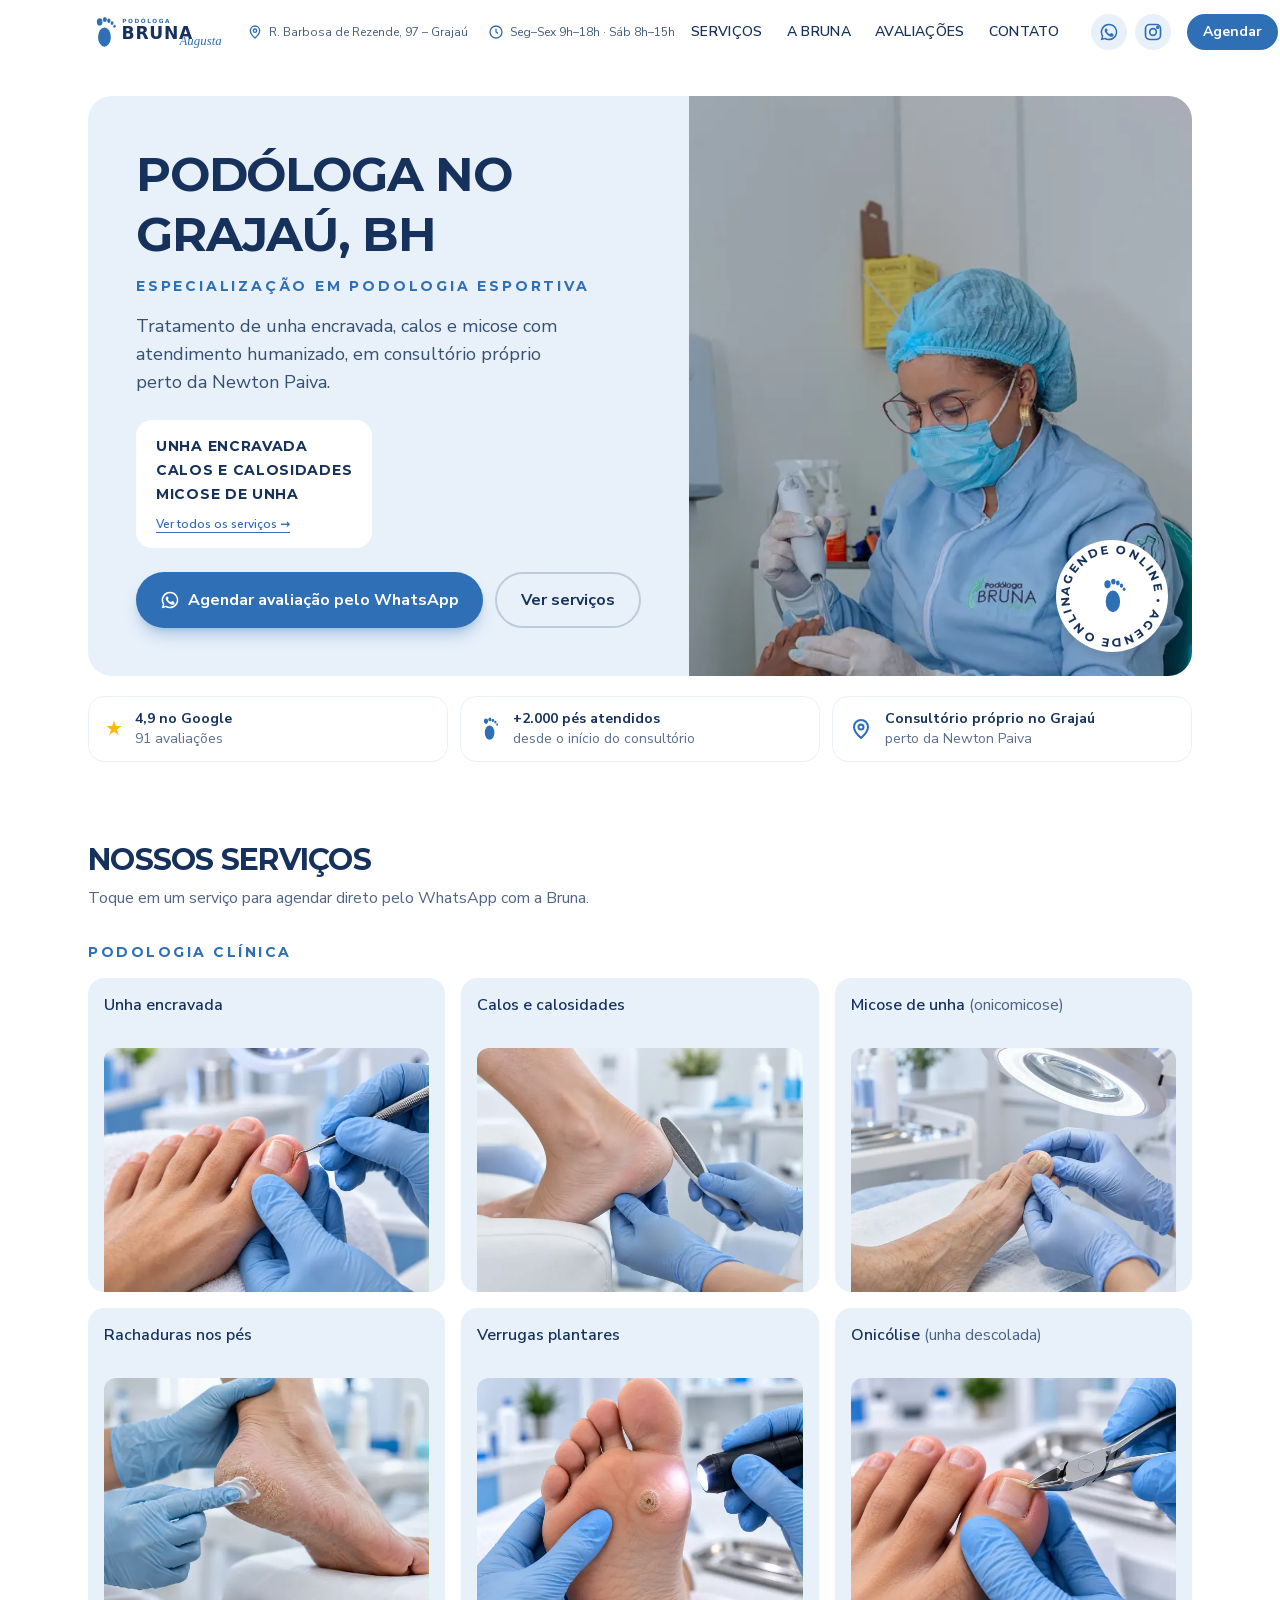
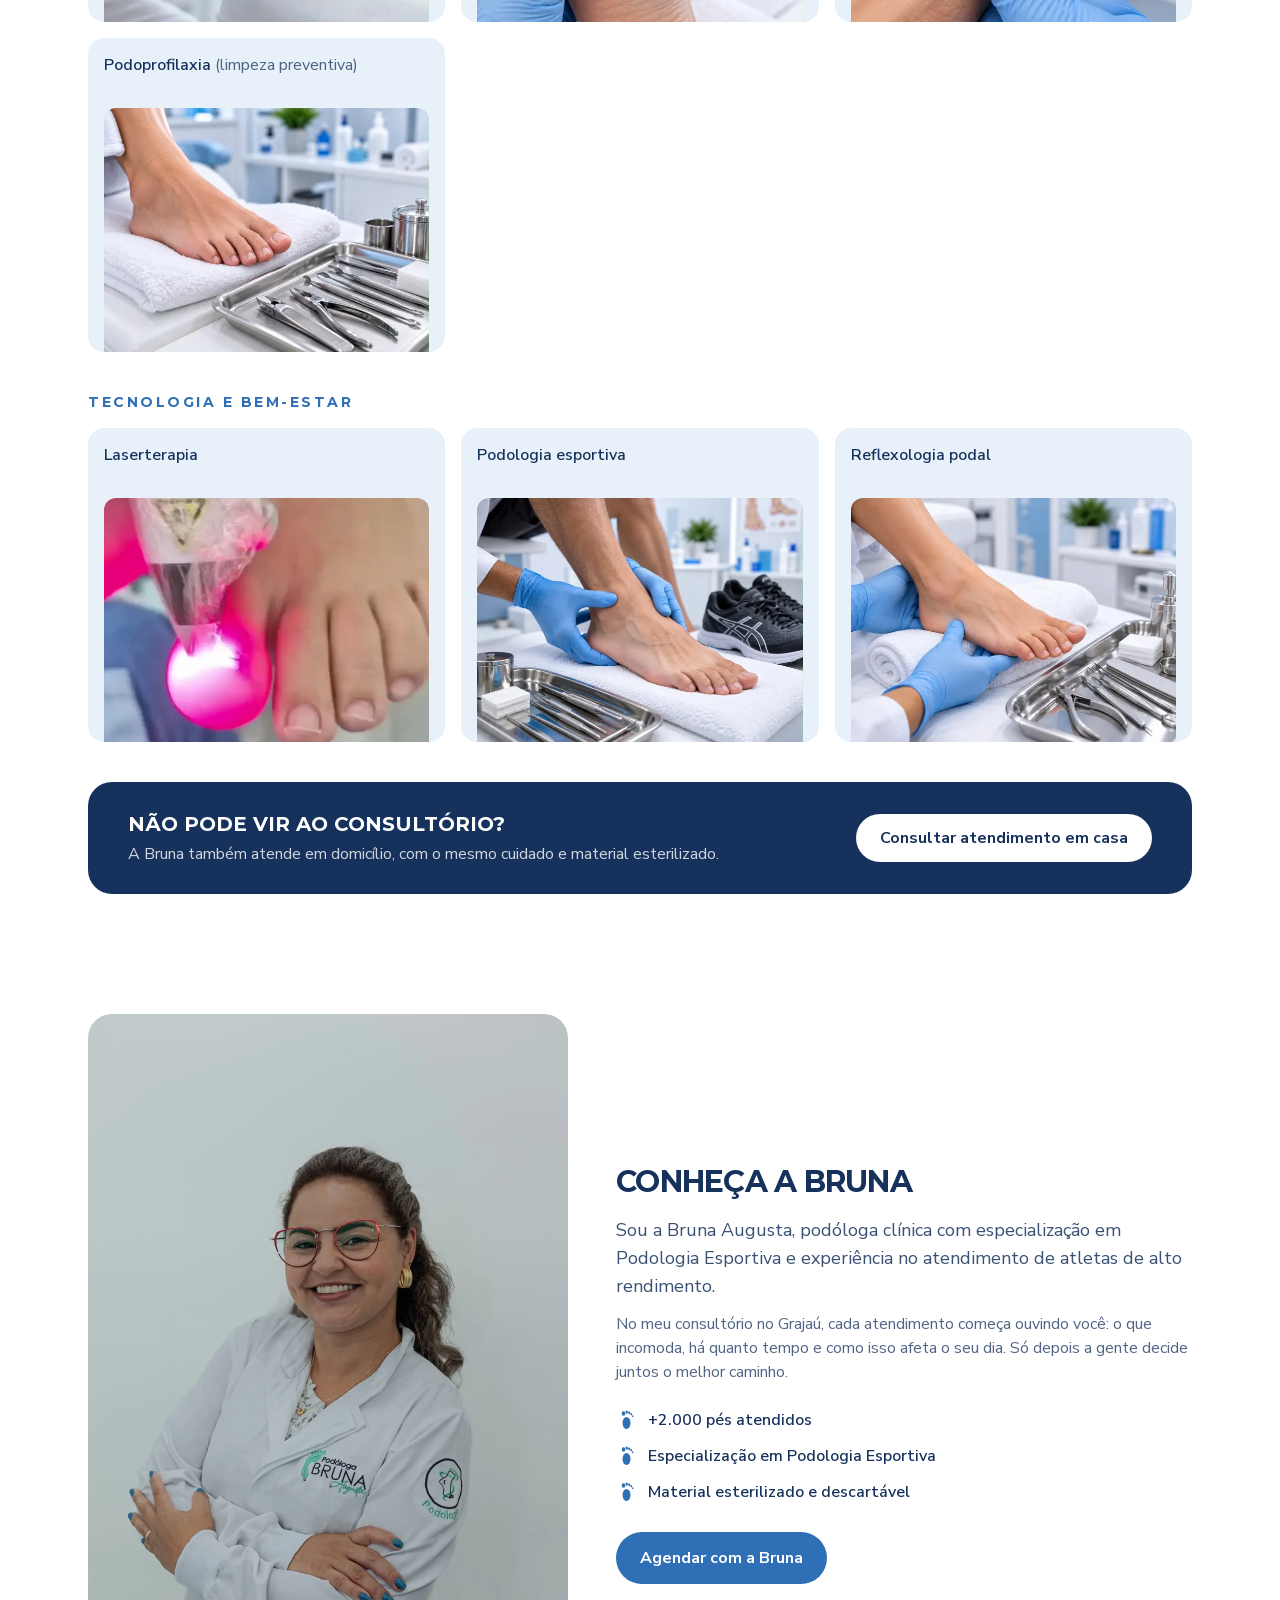
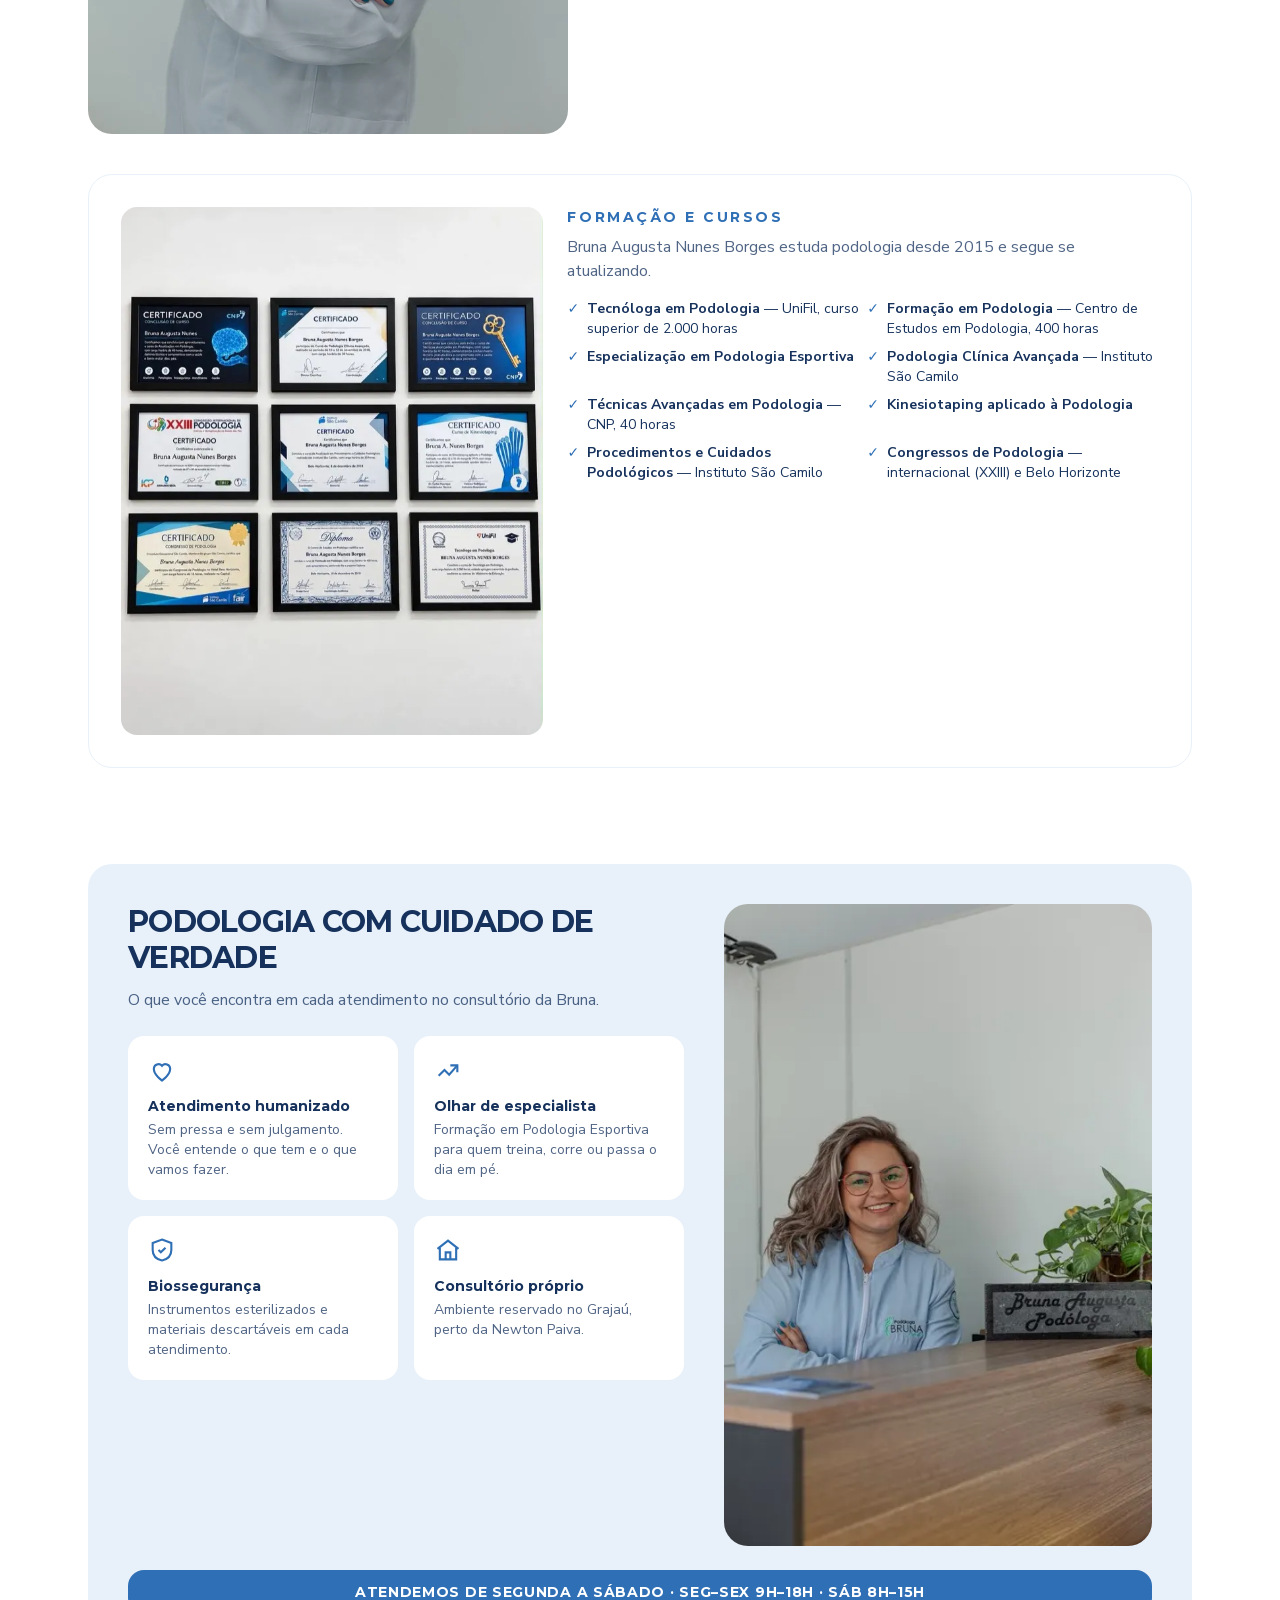
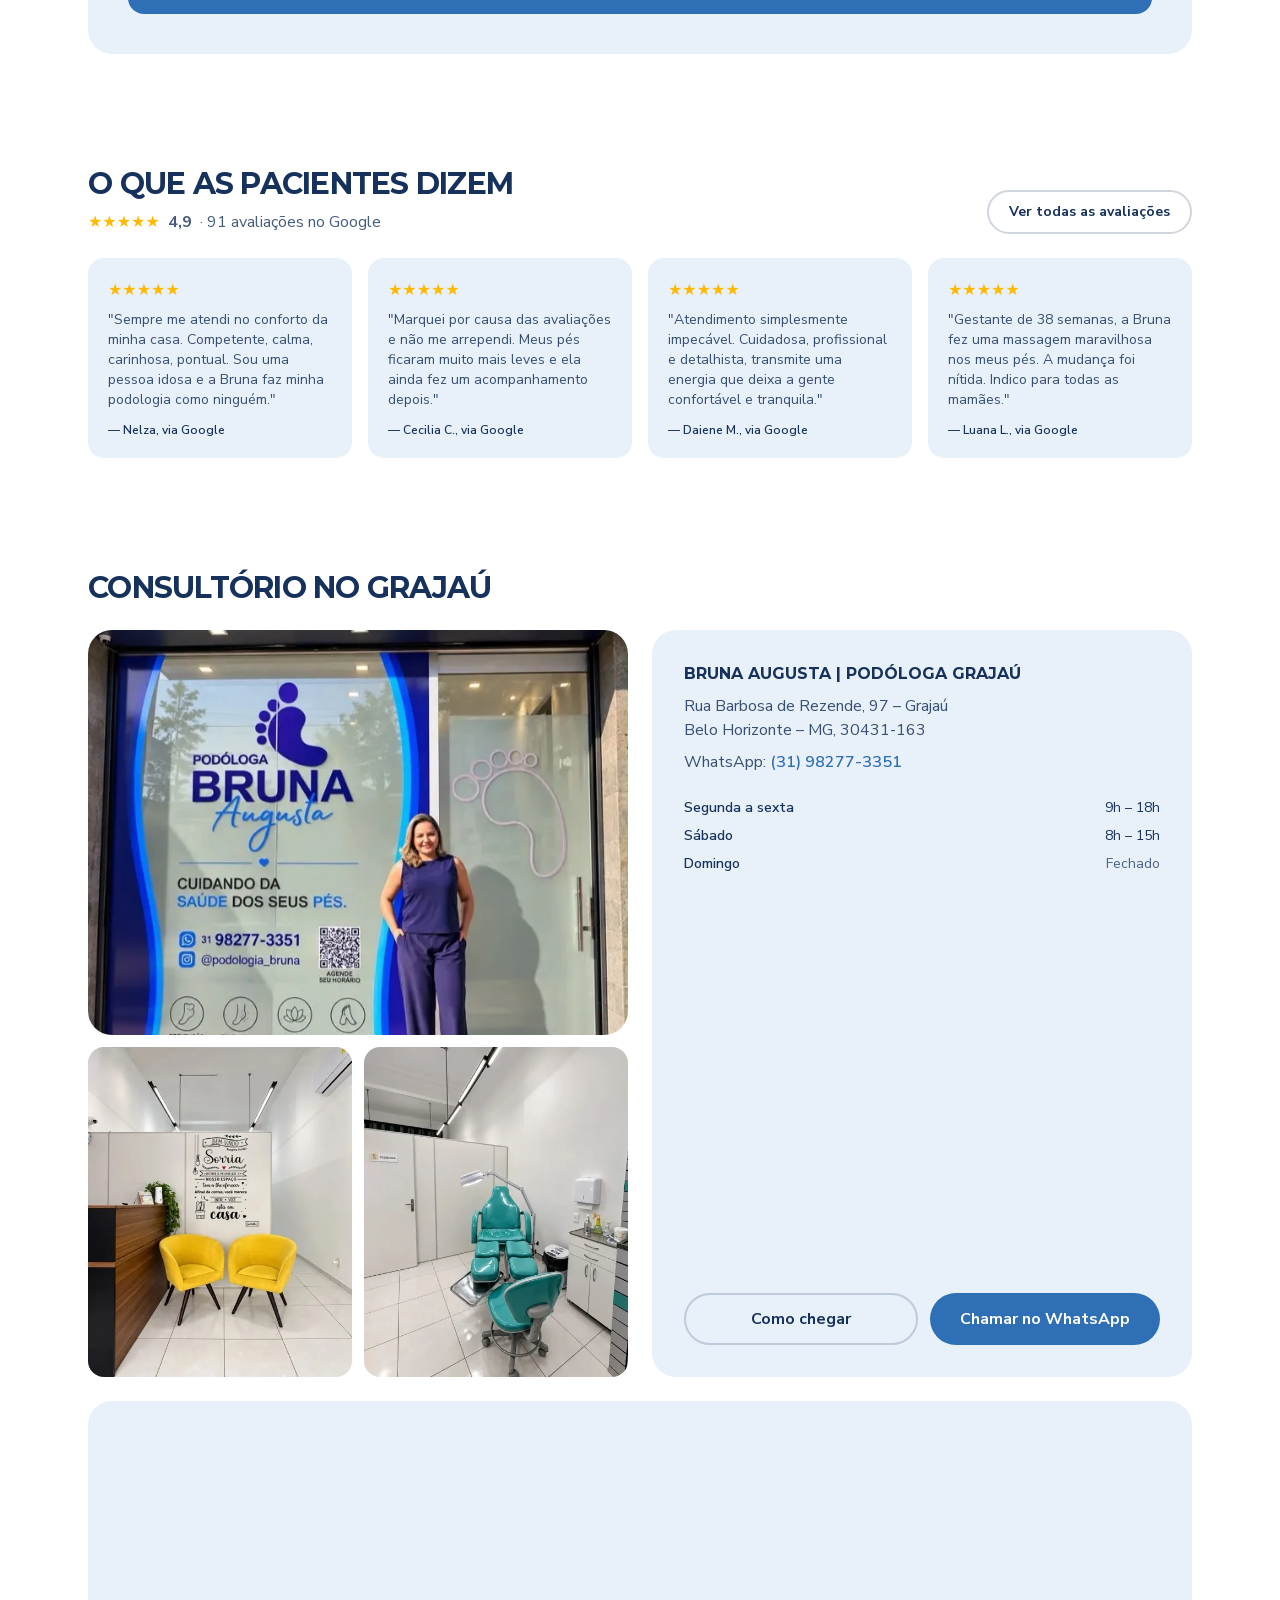
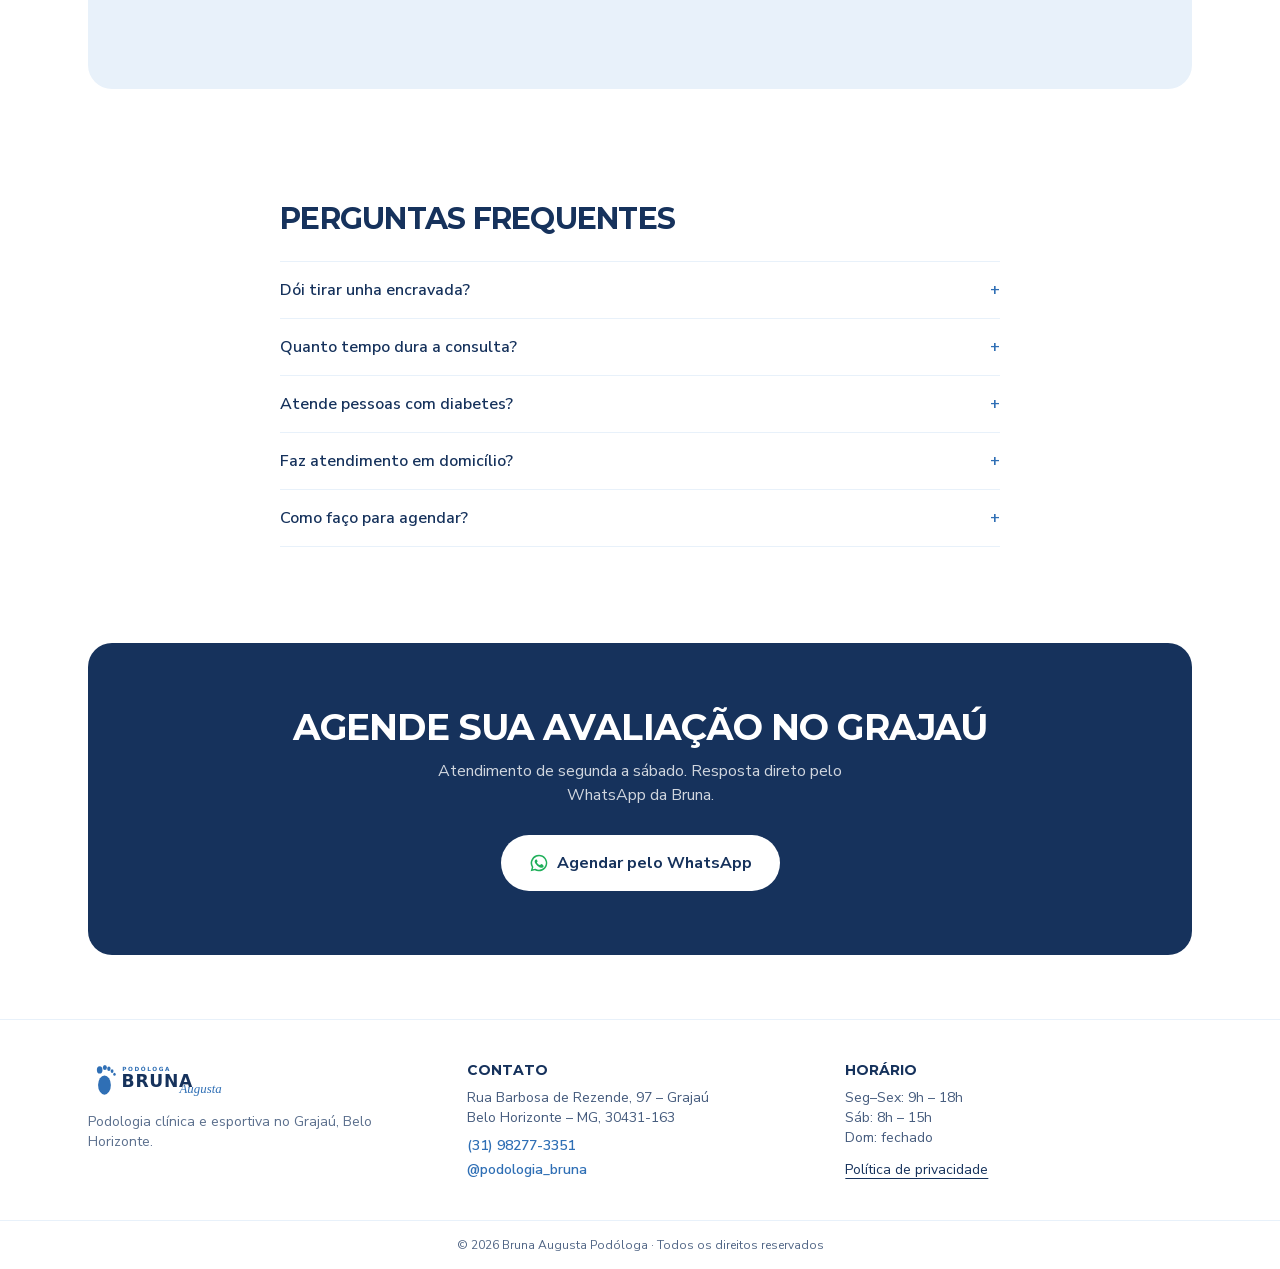
==== commit 9caf3043: "Atualização do site 2026-10-03" ====
--- a/index.html
+++ b/index.html
@@ -16,7 +16,7 @@
   <link rel="icon" href="favicon.svg" type="image/svg+xml">
   <link rel="preload" as="font" type="font/woff2" href="assets/fonts/montserrat.woff2" crossorigin>
   <link rel="preload" as="image" fetchpriority="high" imagesrcset="assets/img/hero-bruna-atendendo-640.webp 640w, assets/img/hero-bruna-atendendo-960.webp 960w, assets/img/hero-bruna-atendendo-1280.webp 1280w" imagesizes="(min-width: 768px) 45vw, calc(100vw - 32px)">
-  <link rel="stylesheet" href="assets/css/styles.css">
+  <link rel="stylesheet" href="assets/css/styles.css?v=fc57c77">
   <script type="application/ld+json">{"@context":"https://schema.org","@type":["MedicalBusiness","LocalBusiness"],"name":"Bruna Augusta | Podóloga Grajaú","image":"https://www.podologabruna.com.br/assets/img/og-image.jpg","url":"https://www.podologabruna.com.br/","telephone":"+55-31-98277-3351","priceRange":"$$","address":{"@type":"PostalAddress","streetAddress":"Rua Barbosa de Rezende, 97","addressLocality":"Belo Horizonte","addressRegion":"MG","postalCode":"30431-163","addressCountry":"BR"},"geo":{"@type":"GeoCoordinates","latitude":-19.9382503,"longitude":-43.9652466},"areaServed":["Grajaú","Gutierrez","Nova Granada","Prado","Belo Horizonte"],"openingHoursSpecification":[{"@type":"OpeningHoursSpecification","dayOfWeek":["Monday","Tuesday","Wednesday","Thursday","Friday"],"opens":"09:00","closes":"18:00"},{"@type":"OpeningHoursSpecification","dayOfWeek":"Saturday","opens":"08:00","closes":"15:00"}],"aggregateRating":{"@type":"AggregateRating","ratingValue":"4.9","reviewCount":"91"},"sameAs":["https://www.instagram.com/podologia_bruna/"],"medicalSpecialty":"Podiatric"}</script>
 </head>
 <body>
@@ -314,7 +314,13 @@
 <section id="contato" class="mx-auto max-w-6xl px-4 py-10 md:py-14 lg:px-6">
   <h2 class="text-2xl md:text-3xl">Consultório no Grajaú</h2>
   <div class="mt-6 grid gap-6 md:grid-cols-2">
-    <img src="assets/img/fachada-consultorio-640.webp" srcset="assets/img/fachada-consultorio-640.webp 640w, assets/img/fachada-consultorio-1280.webp 1280w" sizes="(min-width: 768px) 50vw, 100vw" width="640" height="853" loading="lazy" alt="Bruna Augusta em frente à fachada do consultório no Grajaú, com a logo Podóloga Bruna Augusta" class="aspect-[4/3] w-full rounded-3xl object-cover">
+    <div class="grid gap-3">
+      <img src="assets/img/fachada-consultorio-640.webp" srcset="assets/img/fachada-consultorio-640.webp 640w, assets/img/fachada-consultorio-1280.webp 1280w" sizes="(min-width: 768px) 50vw, 100vw" width="640" height="853" loading="lazy" alt="Bruna Augusta em frente à fachada do consultório no Grajaú, com a logo Podóloga Bruna Augusta" class="aspect-[4/3] w-full rounded-3xl object-cover">
+      <div class="grid grid-cols-2 gap-3">
+        <img src="assets/img/consultorio-recepcao-480.webp" srcset="assets/img/consultorio-recepcao-480.webp 480w, assets/img/consultorio-recepcao-960.webp 960w" sizes="(min-width: 768px) 25vw, 50vw" width="480" height="640" loading="lazy" alt="Recepção do consultório, com duas poltronas amarelas e balcão de madeira" class="aspect-[4/5] w-full rounded-2xl object-cover">
+        <img src="assets/img/consultorio-sala-480.webp" srcset="assets/img/consultorio-sala-480.webp 480w, assets/img/consultorio-sala-960.webp 960w" sizes="(min-width: 768px) 25vw, 50vw" width="480" height="640" loading="lazy" alt="Sala de atendimento com cadeira de podologia verde e lupa com luz" class="aspect-[4/5] w-full rounded-2xl object-cover">
+      </div>
+    </div>
     <div class="flex flex-col justify-between gap-6 rounded-3xl bg-azul-claro p-6 md:p-8">
       <div>
         <address class="not-italic">
@@ -478,7 +484,7 @@
   </form>
 </dialog>
 
-<script src="assets/js/triagem.js" defer></script>
-<script src="assets/js/main.js" defer></script>
+<script src="assets/js/triagem.js?v=fc57c77" defer></script>
+<script src="assets/js/main.js?v=fc57c77" defer></script>
 </body>
 </html>
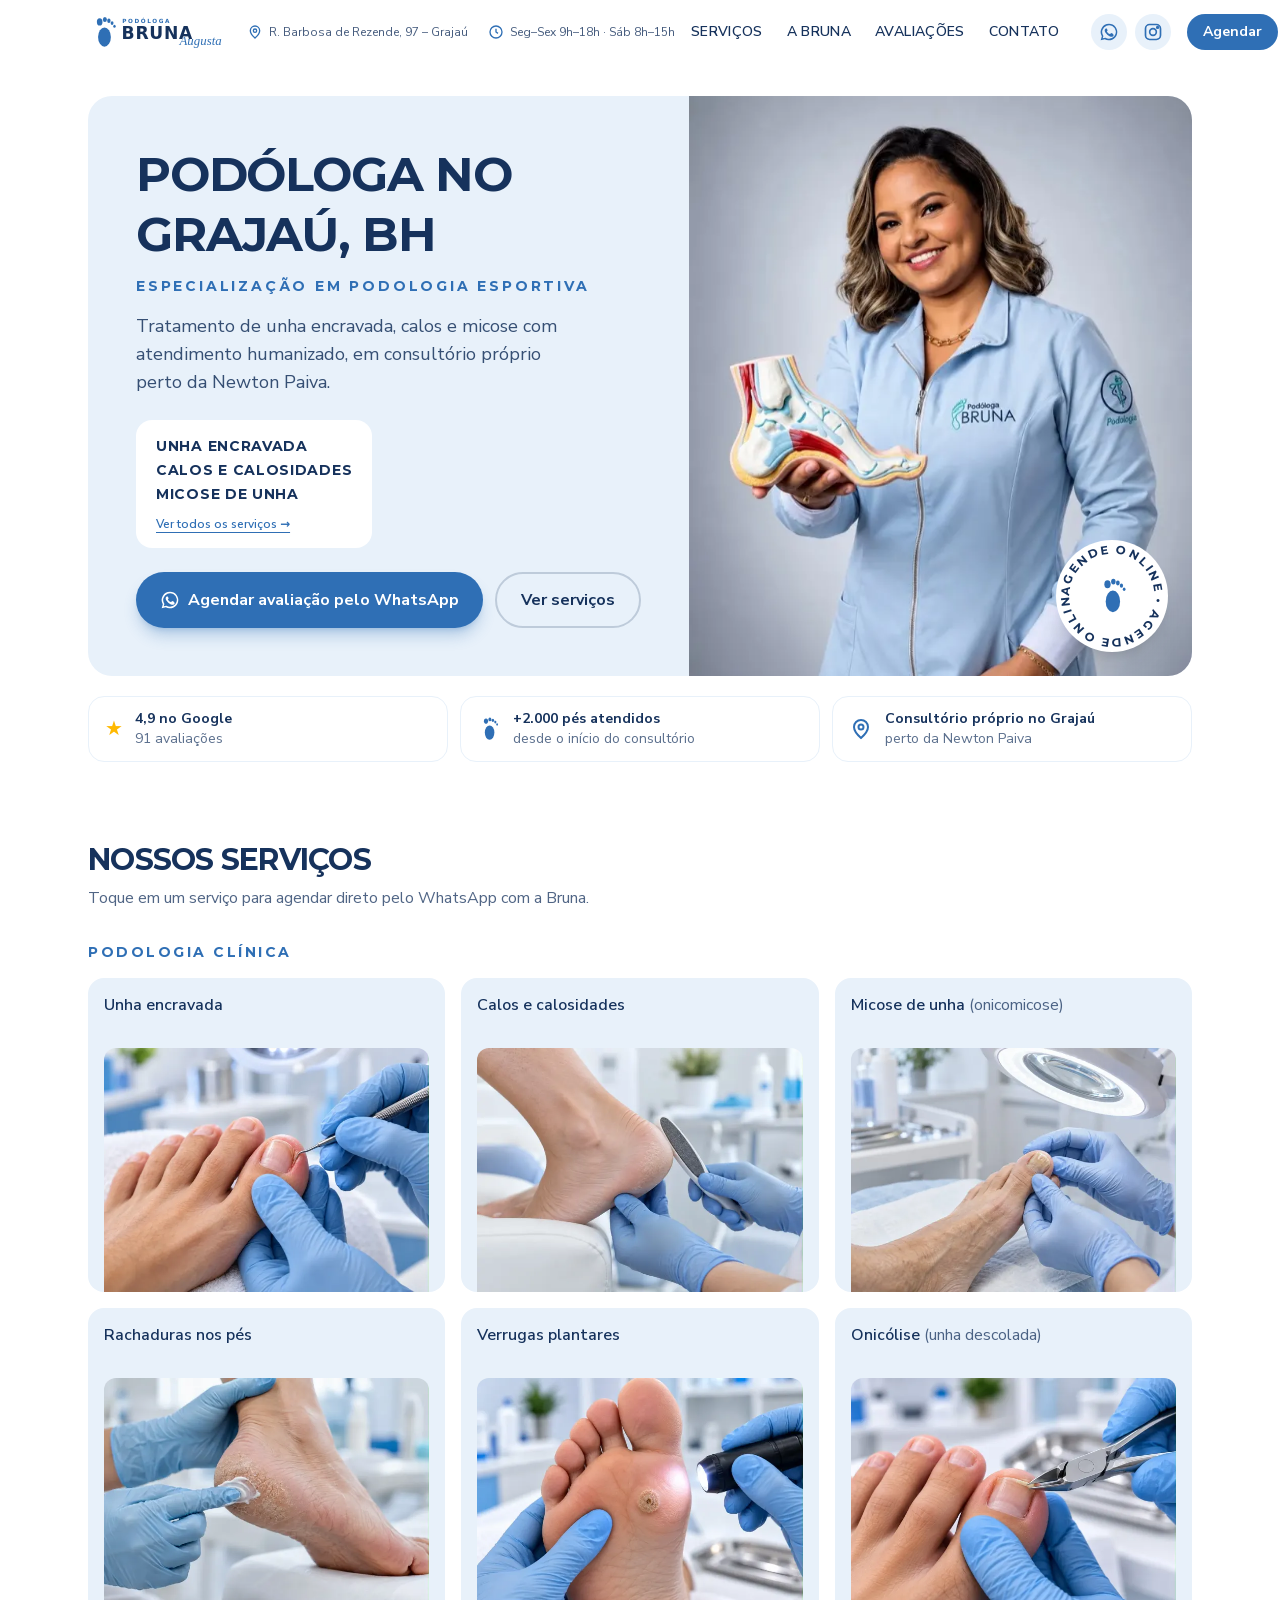
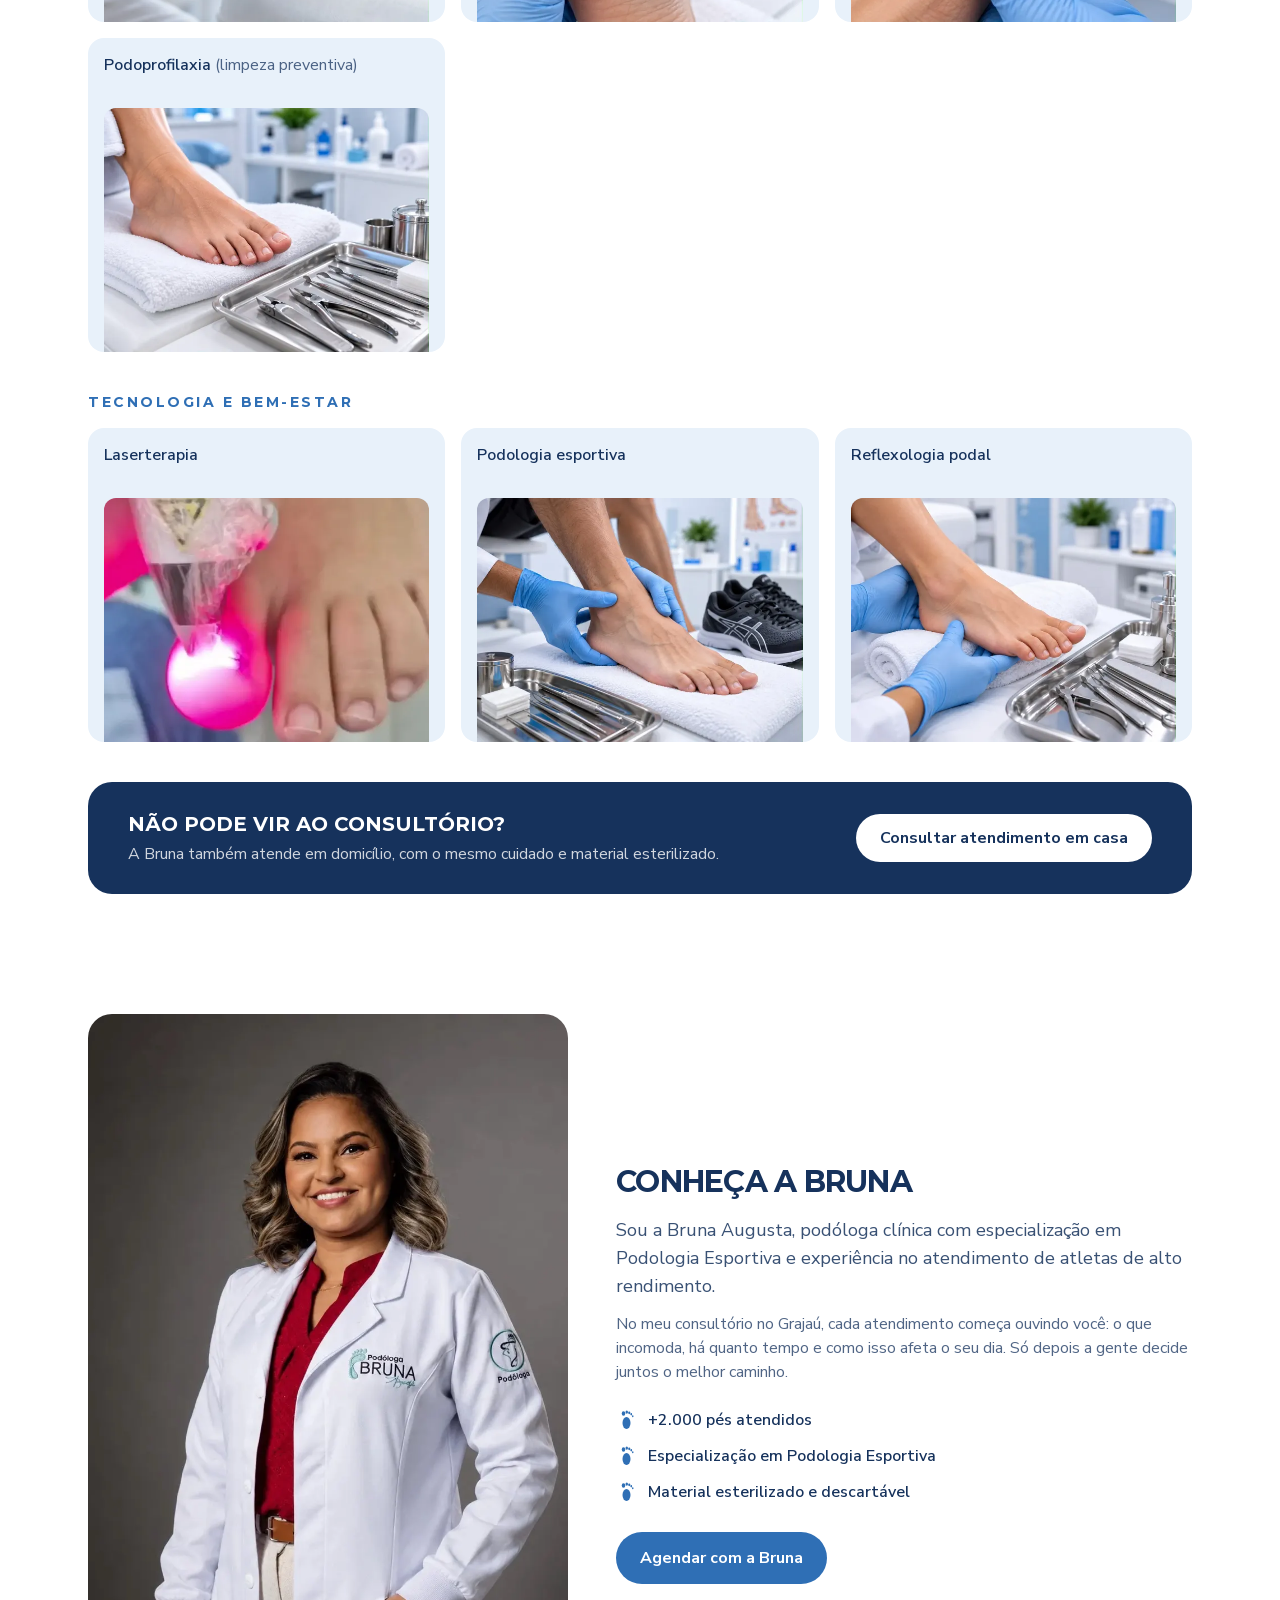
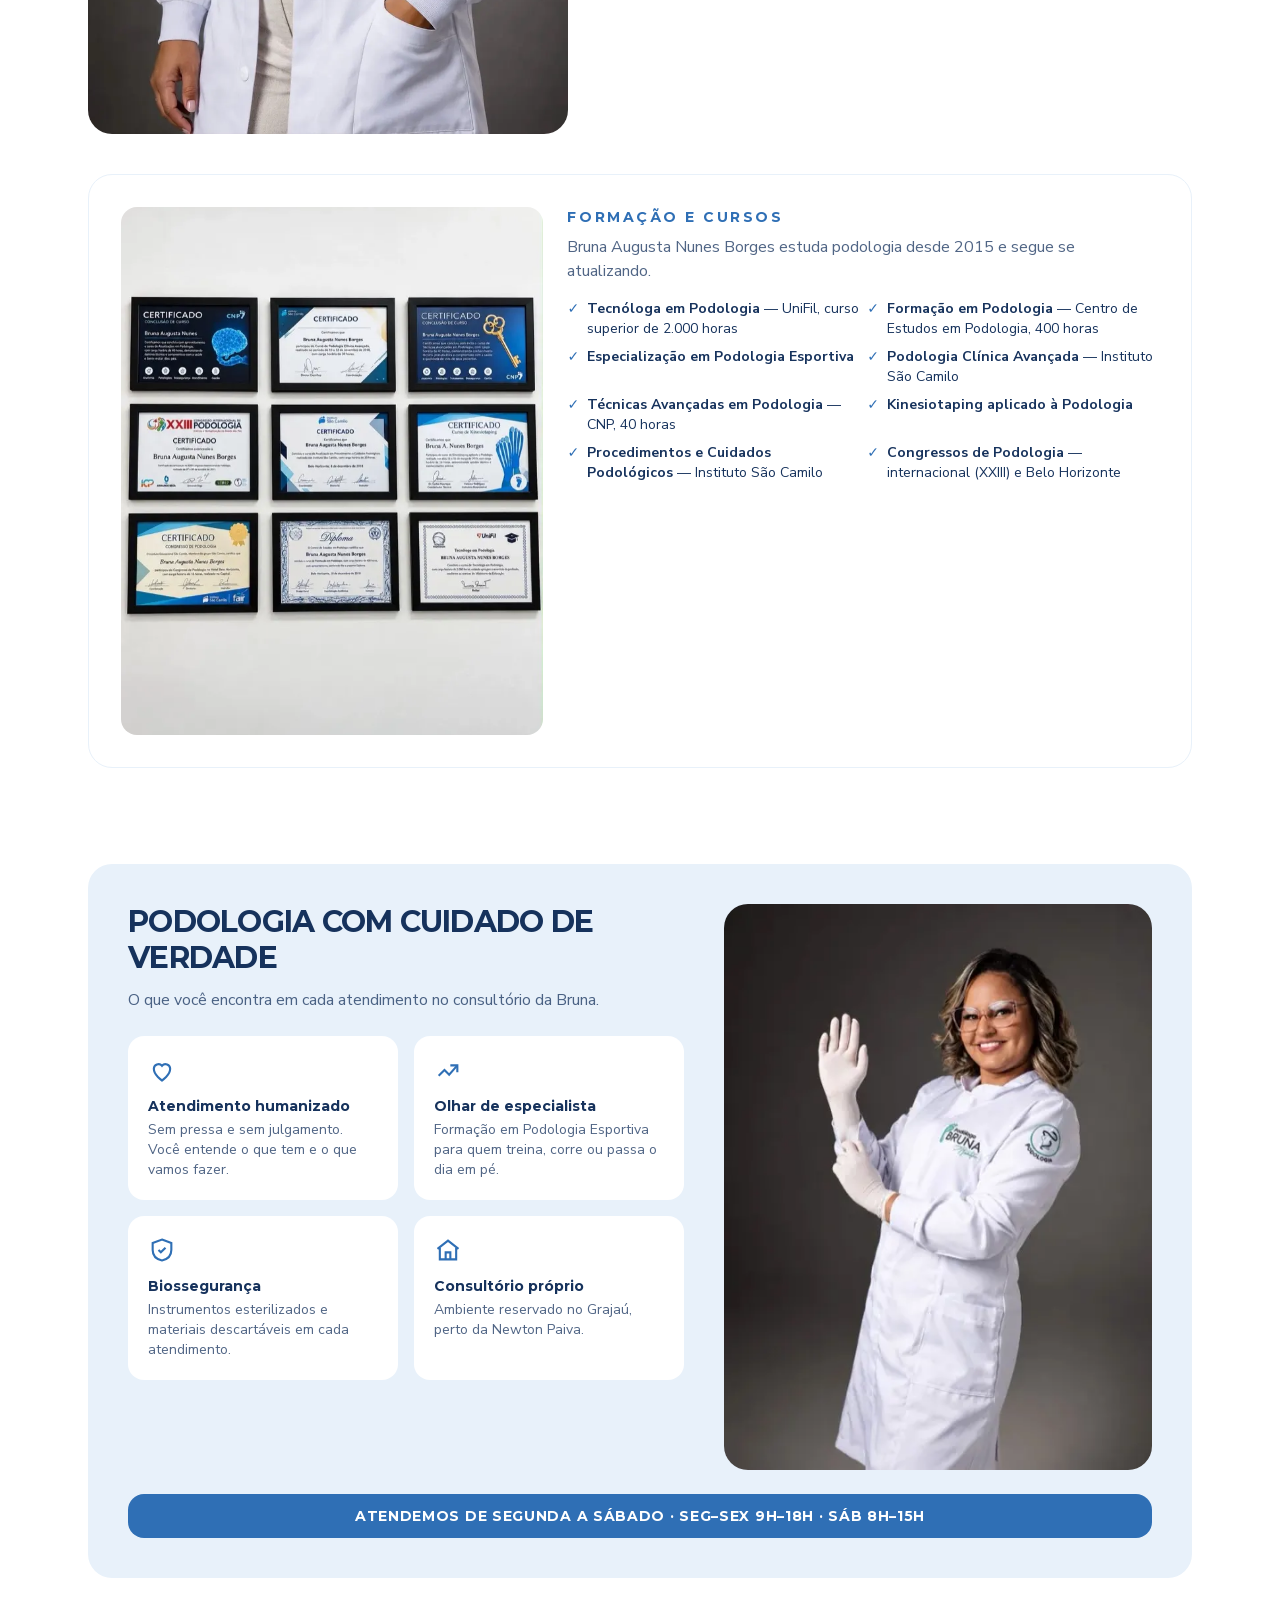
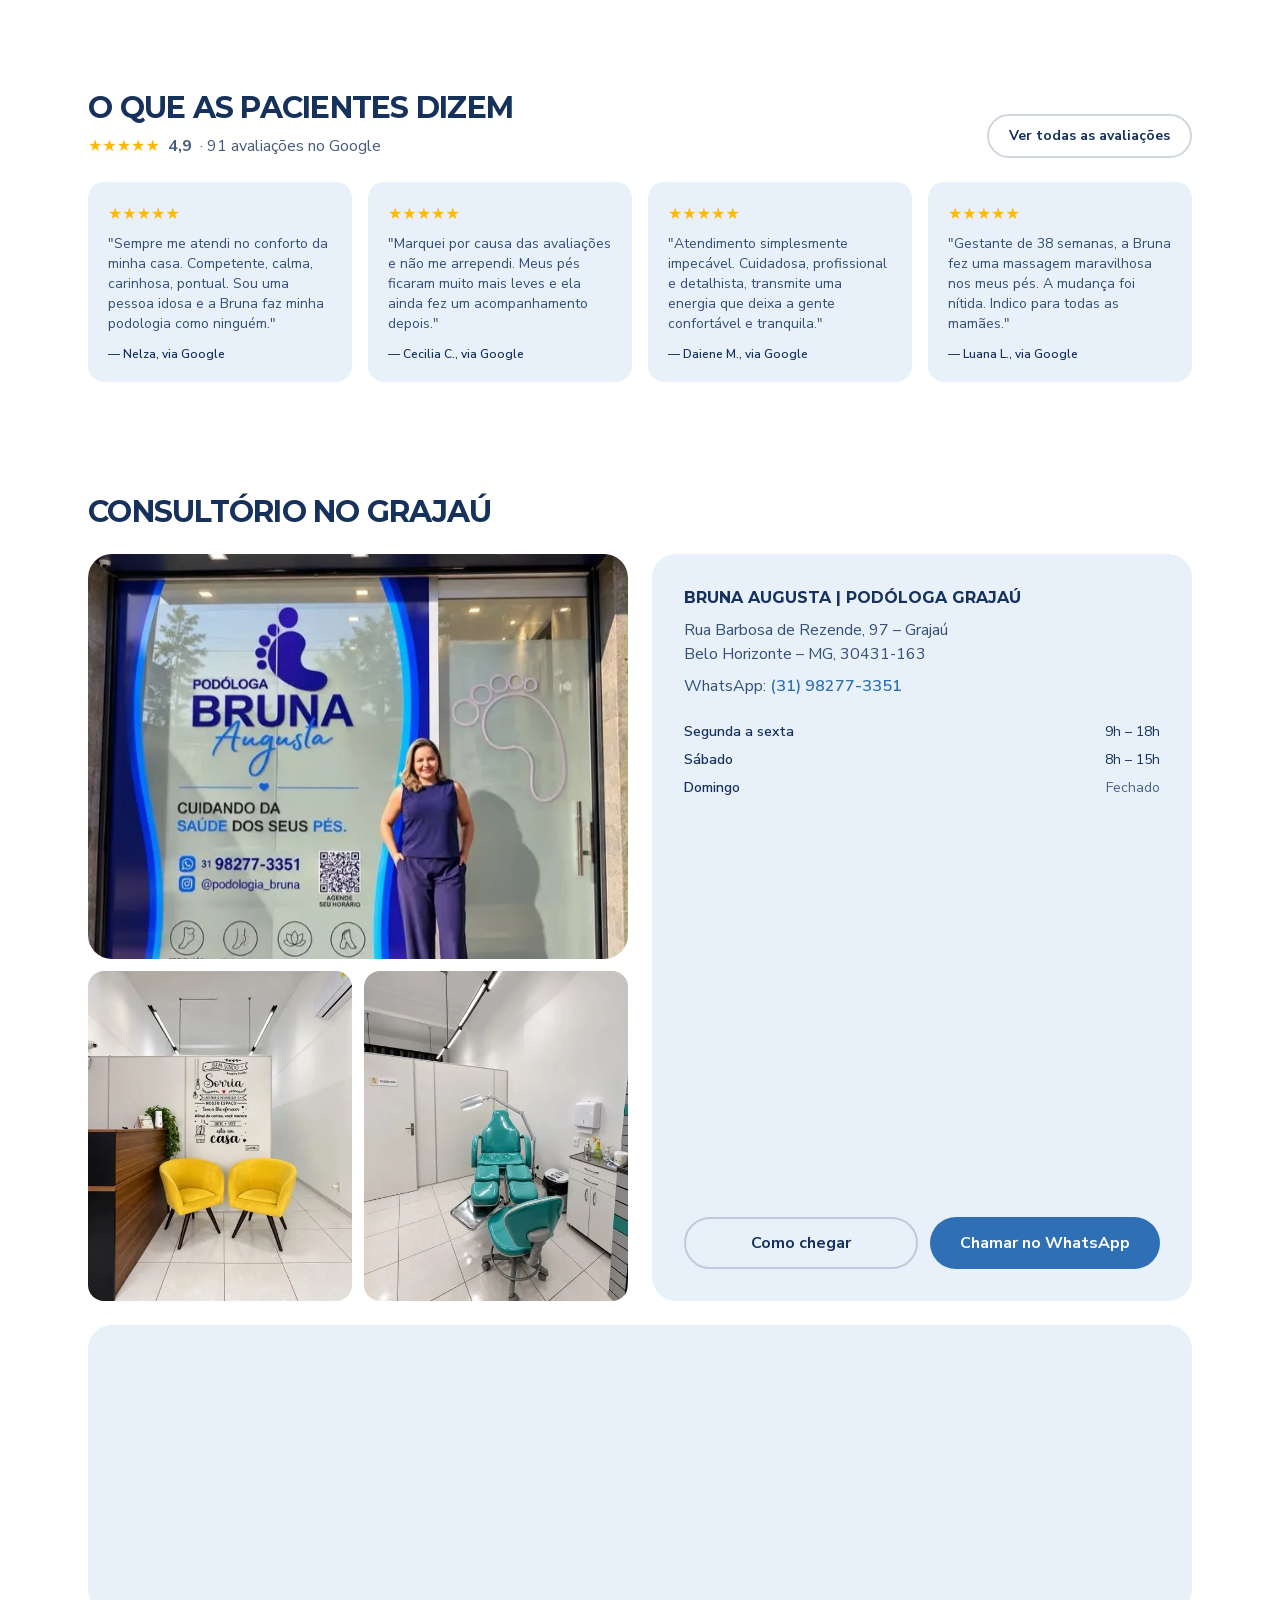
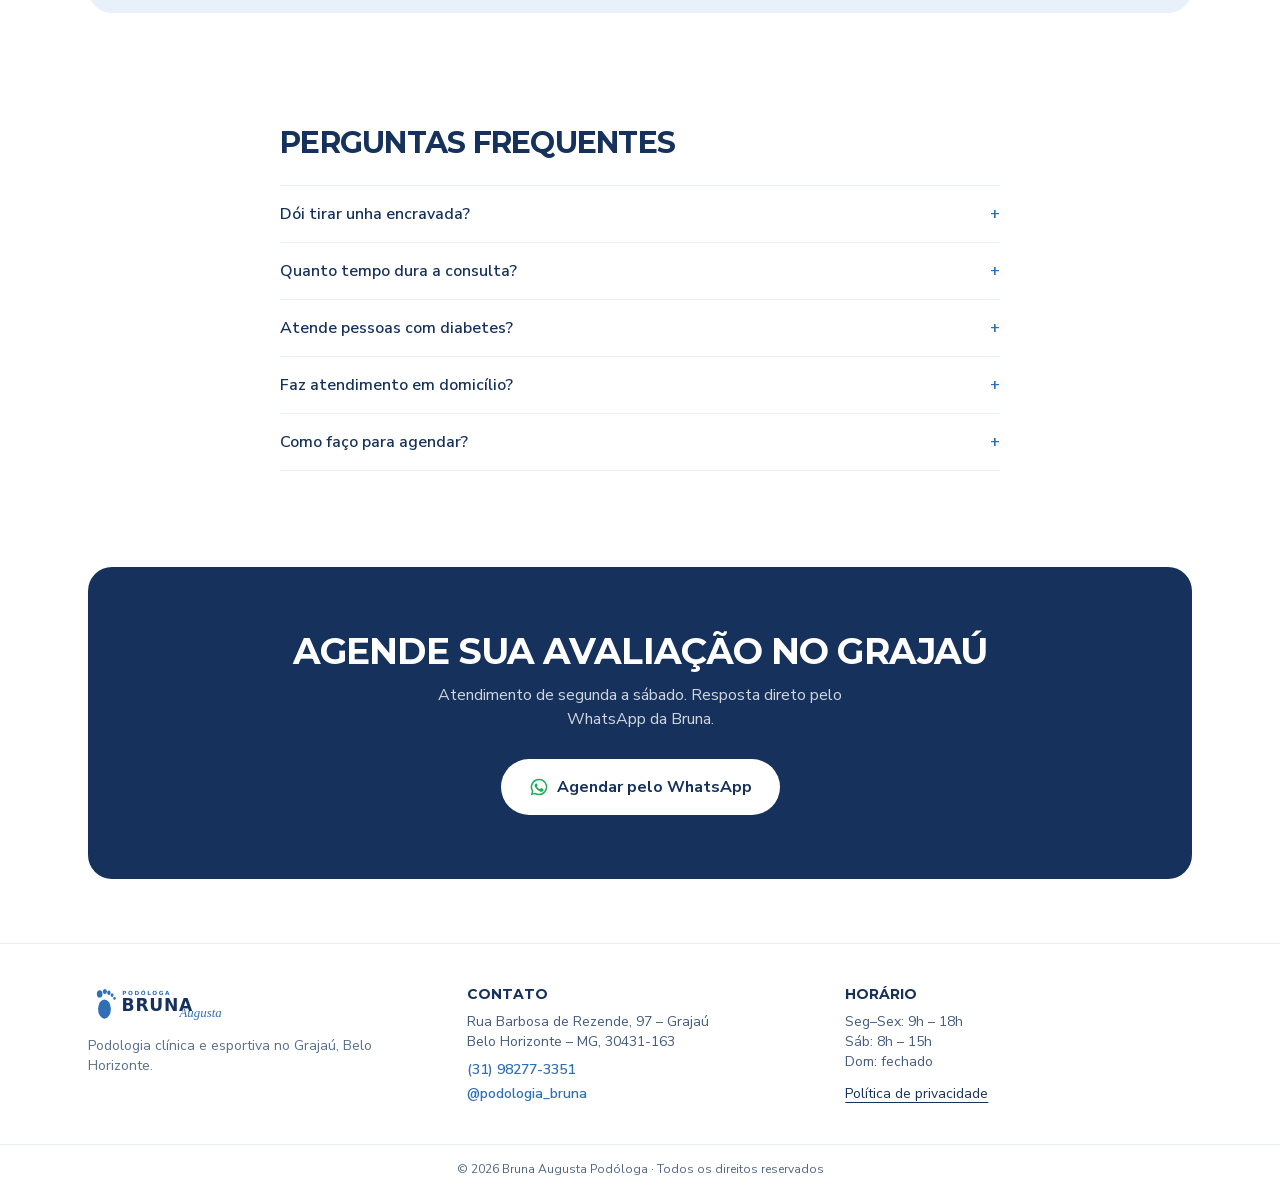
==== commit cee39b21: "Atualização do site 2026-10-03" ====
--- a/index.html
+++ b/index.html
@@ -16,7 +16,7 @@
   <link rel="icon" href="favicon.svg" type="image/svg+xml">
   <link rel="preload" as="font" type="font/woff2" href="assets/fonts/montserrat.woff2" crossorigin>
   <link rel="preload" as="image" fetchpriority="high" imagesrcset="assets/img/hero-bruna-atendendo-640.webp 640w, assets/img/hero-bruna-atendendo-960.webp 960w, assets/img/hero-bruna-atendendo-1280.webp 1280w" imagesizes="(min-width: 768px) 45vw, calc(100vw - 32px)">
-  <link rel="stylesheet" href="assets/css/styles.css?v=fc57c77">
+  <link rel="stylesheet" href="assets/css/styles.css?v=ca04643">
   <script type="application/ld+json">{"@context":"https://schema.org","@type":["MedicalBusiness","LocalBusiness"],"name":"Bruna Augusta | Podóloga Grajaú","image":"https://www.podologabruna.com.br/assets/img/og-image.jpg","url":"https://www.podologabruna.com.br/","telephone":"+55-31-98277-3351","priceRange":"$$","address":{"@type":"PostalAddress","streetAddress":"Rua Barbosa de Rezende, 97","addressLocality":"Belo Horizonte","addressRegion":"MG","postalCode":"30431-163","addressCountry":"BR"},"geo":{"@type":"GeoCoordinates","latitude":-19.9382503,"longitude":-43.9652466},"areaServed":["Grajaú","Gutierrez","Nova Granada","Prado","Belo Horizonte"],"openingHoursSpecification":[{"@type":"OpeningHoursSpecification","dayOfWeek":["Monday","Tuesday","Wednesday","Thursday","Friday"],"opens":"09:00","closes":"18:00"},{"@type":"OpeningHoursSpecification","dayOfWeek":"Saturday","opens":"08:00","closes":"15:00"}],"aggregateRating":{"@type":"AggregateRating","ratingValue":"4.9","reviewCount":"91"},"sameAs":["https://www.instagram.com/podologia_bruna/"],"medicalSpecialty":"Podiatric"}</script>
 </head>
 <body>
@@ -102,7 +102,7 @@
       </div>
 
       <div class="relative min-h-[320px] md:min-h-[520px]">
-        <img src="assets/img/hero-bruna-atendendo-640.webp" srcset="assets/img/hero-bruna-atendendo-640.webp 640w, assets/img/hero-bruna-atendendo-960.webp 960w, assets/img/hero-bruna-atendendo-1280.webp 1280w" sizes="(min-width: 768px) 45vw, calc(100vw - 32px)" width="640" height="960" fetchpriority="high" alt="Podóloga Bruna Augusta atendendo uma paciente no consultório no Grajaú" class="absolute inset-0 h-full w-full object-cover object-top">
+        <img src="assets/img/hero-bruna-atendendo-640.webp" srcset="assets/img/hero-bruna-atendendo-640.webp 640w, assets/img/hero-bruna-atendendo-960.webp 960w, assets/img/hero-bruna-atendendo-1280.webp 1280w" sizes="(min-width: 768px) 45vw, calc(100vw - 32px)" width="640" height="960" fetchpriority="high" alt="Podóloga Bruna Augusta sorrindo, de jaleco azul, segurando um modelo anatômico do pé" class="absolute inset-0 h-full w-full object-cover object-top">
         <a href="https://wa.me/553182773351?text=Ol%C3%A1%2C%20vim%20do%20site%20e%20quero%20agendar%20uma%20avalia%C3%A7%C3%A3o" class="js-wa absolute bottom-4 right-4 grid h-28 w-28 place-items-center rounded-full bg-white shadow-xl md:bottom-6 md:right-6">
           <svg class="selo-girando absolute inset-0 h-full w-full" viewBox="0 0 100 100" role="img" aria-label="Agende online">
             <defs><path id="circ" d="M50,50 m-38,0 a38,38 0 1,1 76,0 a38,38 0 1,1 -76,0"/></defs>
@@ -207,7 +207,7 @@
 <!-- BRUNA -->
 <section id="bruna" class="mx-auto max-w-6xl px-4 py-6 md:py-10 lg:px-6">
   <div class="grid items-center gap-8 md:grid-cols-[1fr_1.2fr] md:gap-12">
-    <img src="assets/img/bruna-retrato-480.webp" srcset="assets/img/bruna-retrato-480.webp 480w, assets/img/bruna-retrato-960.webp 960w" sizes="(min-width: 768px) 40vw, 100vw" width="480" height="720" loading="lazy" alt="Retrato da podóloga Bruna Augusta de jaleco branco, sorrindo com os braços cruzados" class="aspect-[2/3] w-full rounded-3xl object-cover object-top">
+    <img src="assets/img/bruna-retrato-480.webp" srcset="assets/img/bruna-retrato-480.webp 480w, assets/img/bruna-retrato-960.webp 960w" sizes="(min-width: 768px) 40vw, 100vw" width="480" height="720" loading="lazy" alt="Retrato profissional da podóloga Bruna Augusta de jaleco branco bordado com seu nome" class="aspect-[2/3] w-full rounded-3xl object-cover object-top">
     <div>
       <h2 class="text-2xl md:text-3xl">Conheça a Bruna</h2>
       <p class="mt-4 text-lg text-marinho/85">Sou a Bruna Augusta, podóloga clínica com especialização em Podologia Esportiva e experiência no atendimento de atletas de alto rendimento.</p>
@@ -271,7 +271,7 @@
           </div>
         </div>
       </div>
-      <img src="assets/img/bruna-recepcao-480.webp" srcset="assets/img/bruna-recepcao-480.webp 480w, assets/img/bruna-recepcao-960.webp 960w" sizes="(min-width: 768px) 35vw, 100vw" width="480" height="720" loading="lazy" alt="Bruna Augusta na recepção do consultório, com jaqueta azul e placa com o nome" class="h-full min-h-[280px] w-full rounded-3xl object-cover">
+      <img src="assets/img/bruna-recepcao-480.webp" srcset="assets/img/bruna-recepcao-480.webp 480w, assets/img/bruna-recepcao-960.webp 960w" sizes="(min-width: 768px) 35vw, 100vw" width="480" height="720" loading="lazy" alt="Bruna Augusta calçando luvas antes do atendimento, de jaleco branco" class="h-full min-h-[280px] w-full rounded-3xl object-cover">
     </div>
     <p class="mt-6 rounded-2xl bg-azul px-5 py-3 text-center font-titulo text-xs font-bold uppercase tracking-wider text-white md:text-sm">Atendemos de segunda a sábado · Seg–Sex 9h–18h · Sáb 8h–15h</p>
   </div>
@@ -484,7 +484,7 @@
   </form>
 </dialog>
 
-<script src="assets/js/triagem.js?v=fc57c77" defer></script>
-<script src="assets/js/main.js?v=fc57c77" defer></script>
+<script src="assets/js/triagem.js?v=ca04643" defer></script>
+<script src="assets/js/main.js?v=ca04643" defer></script>
 </body>
 </html>
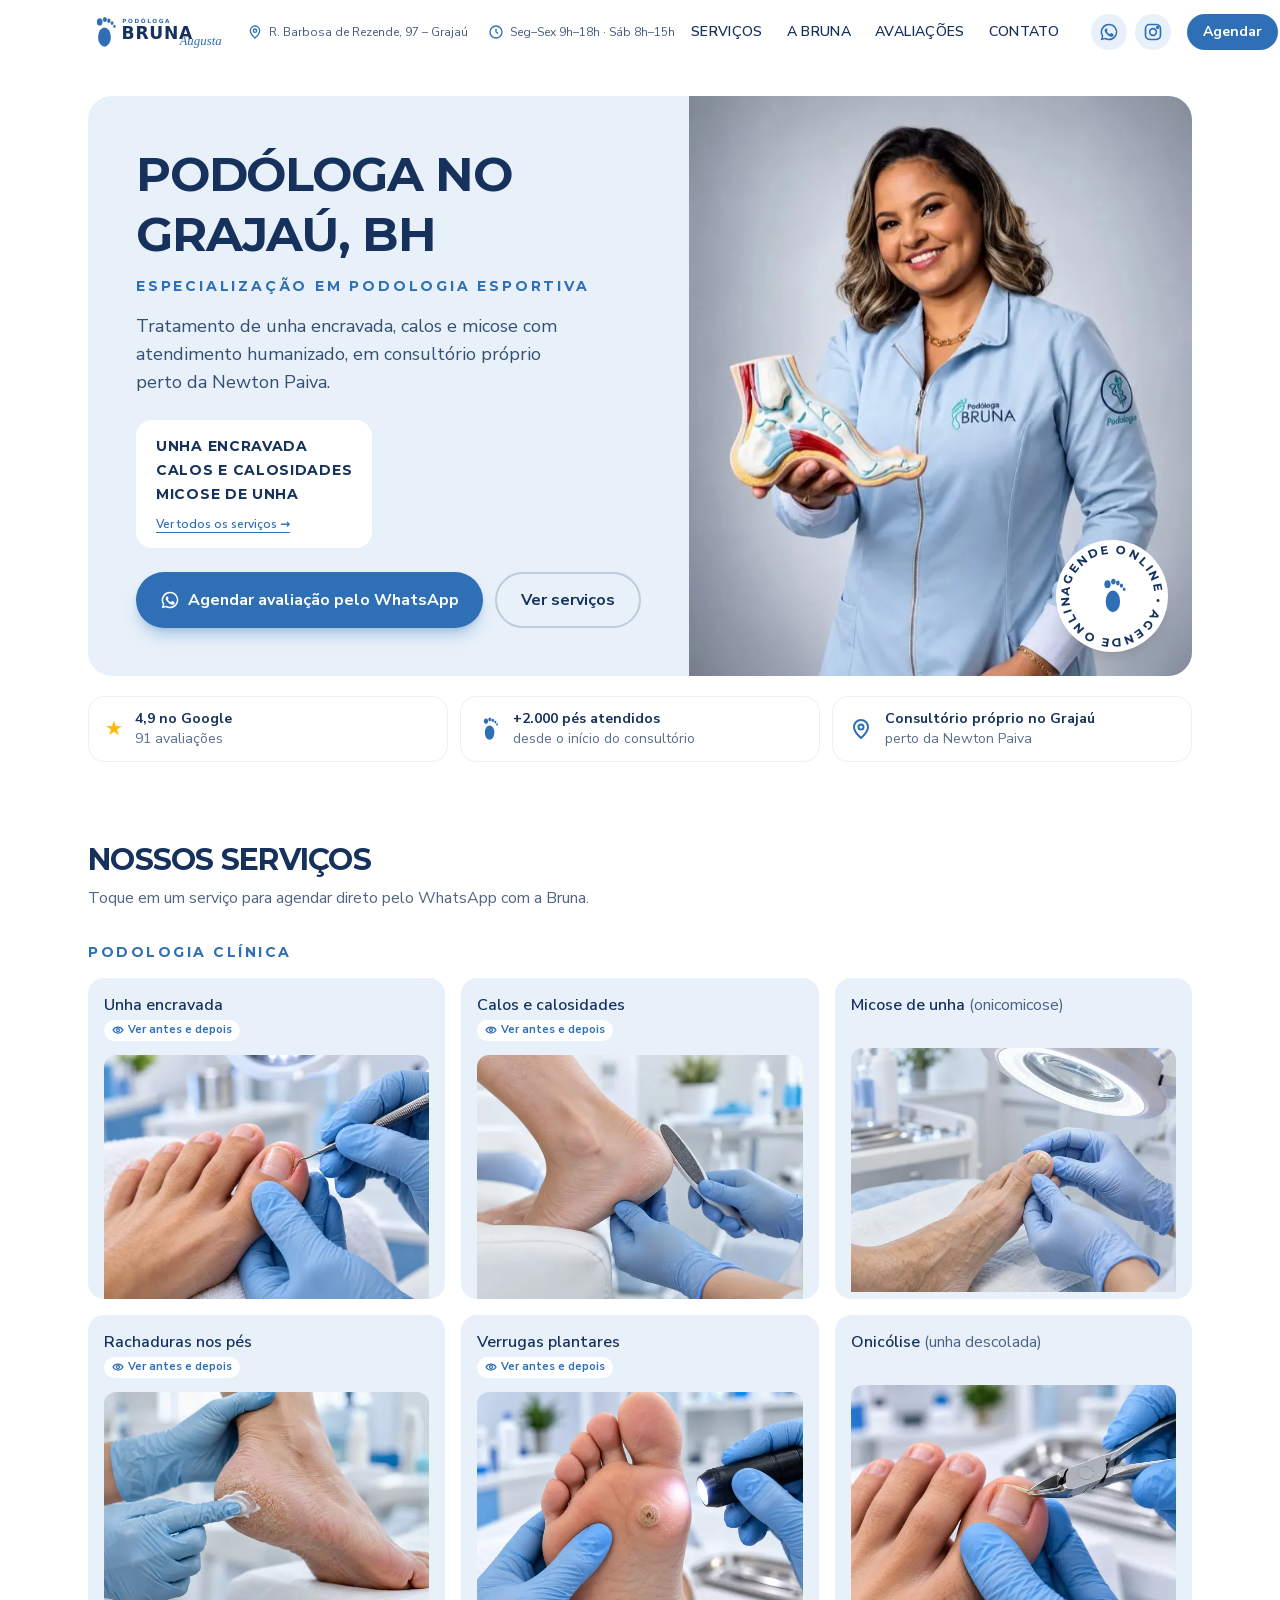
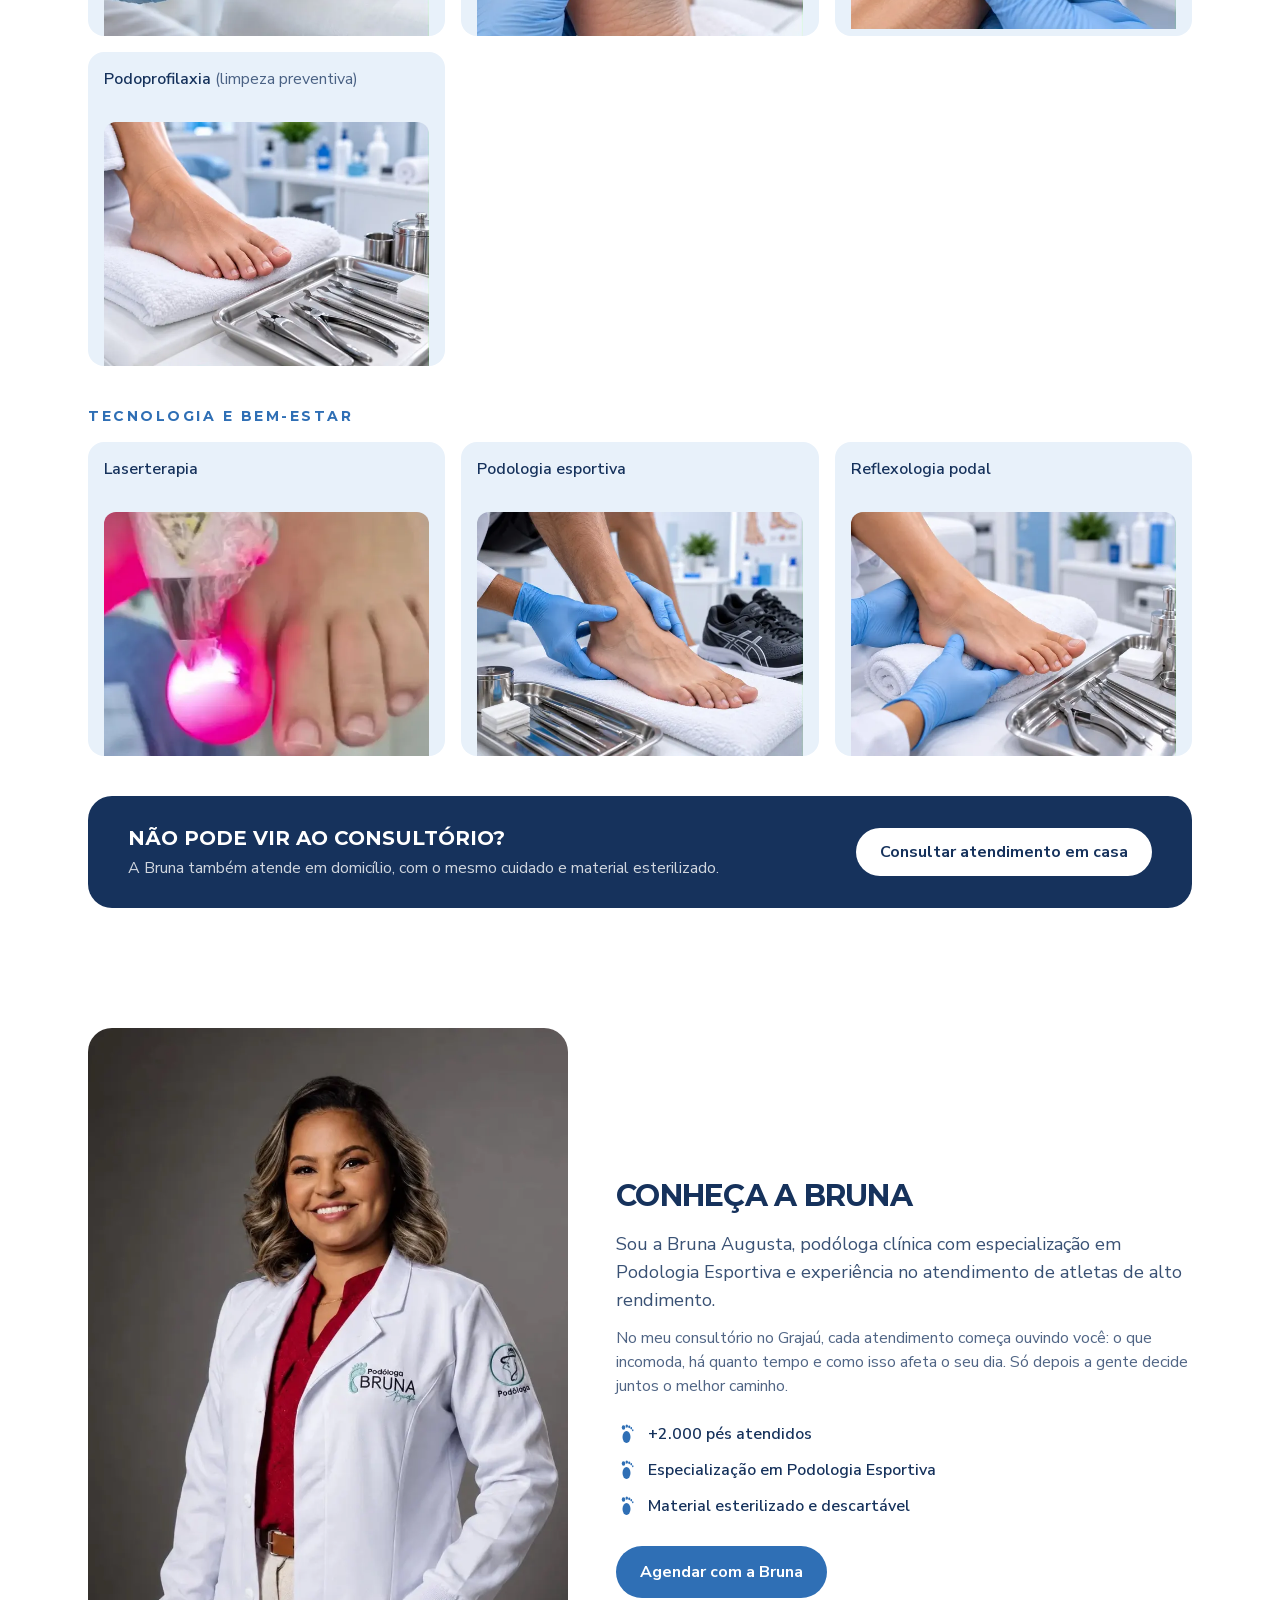
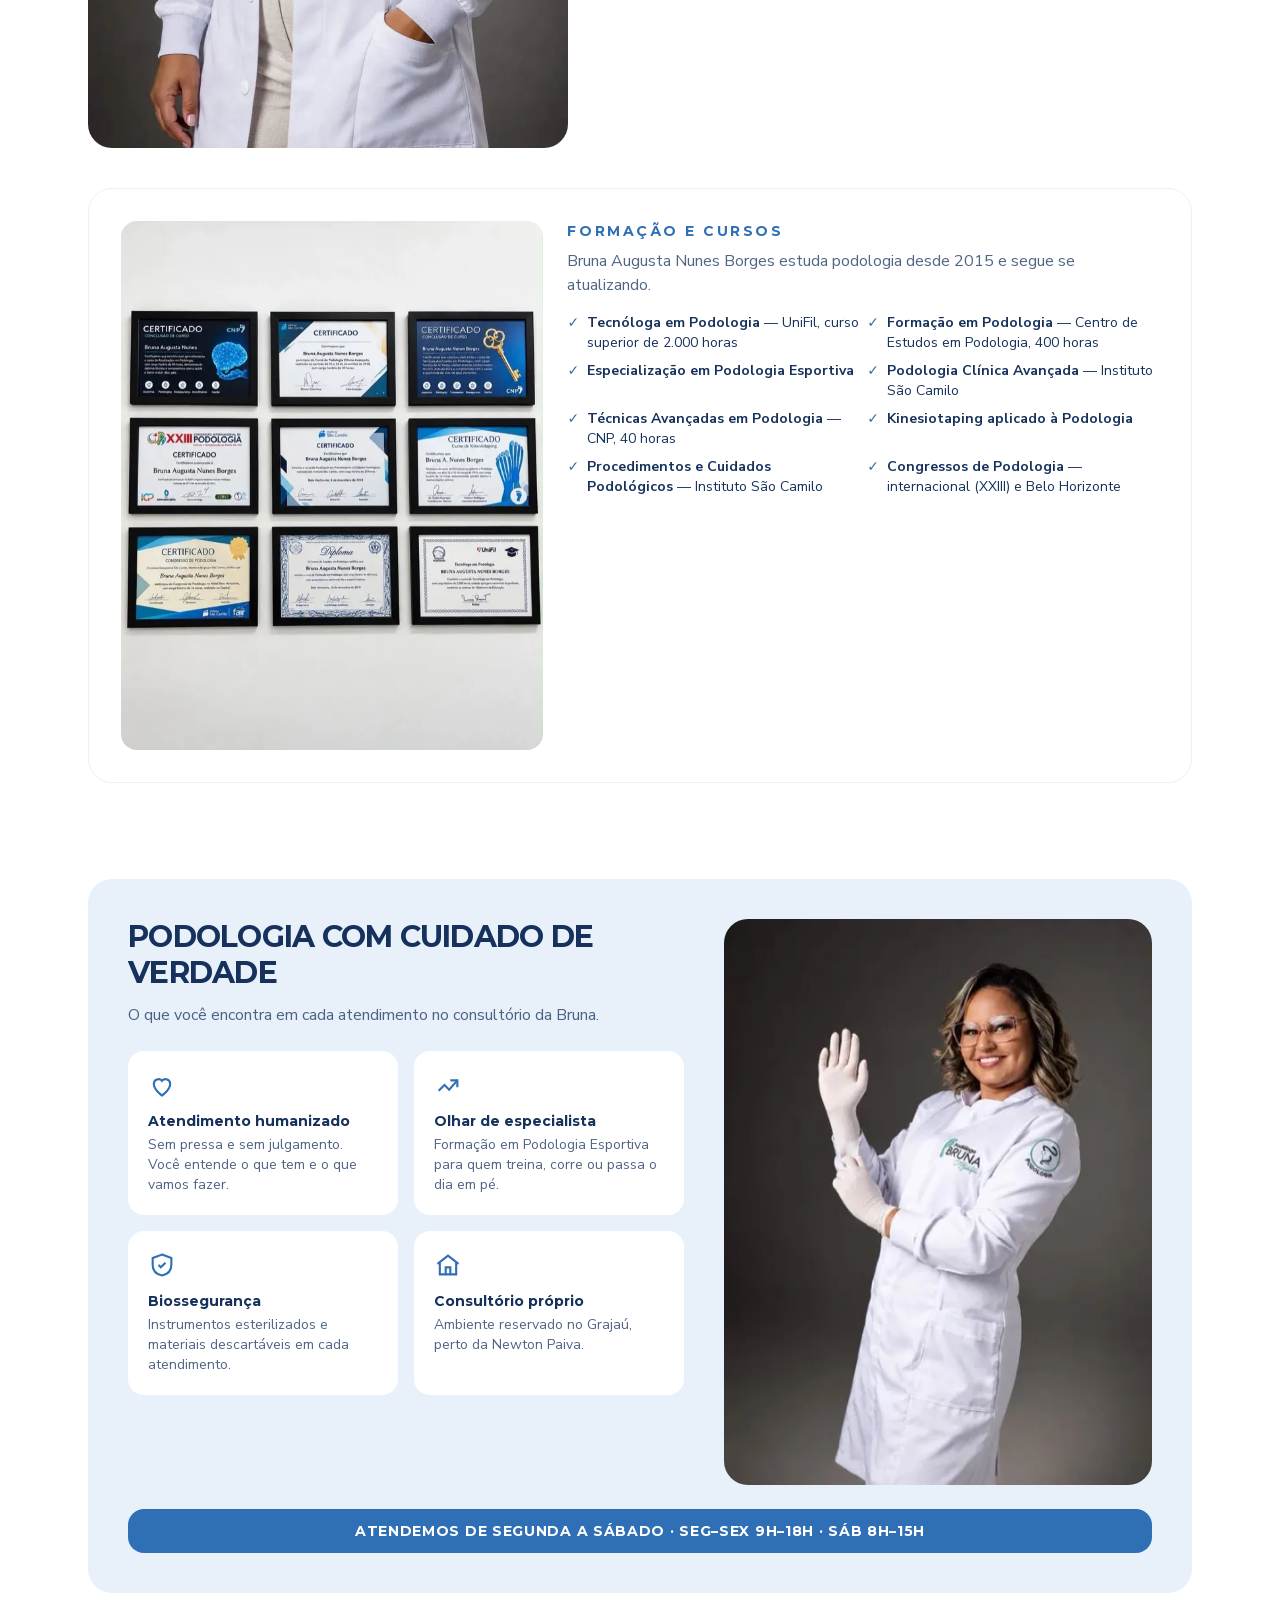
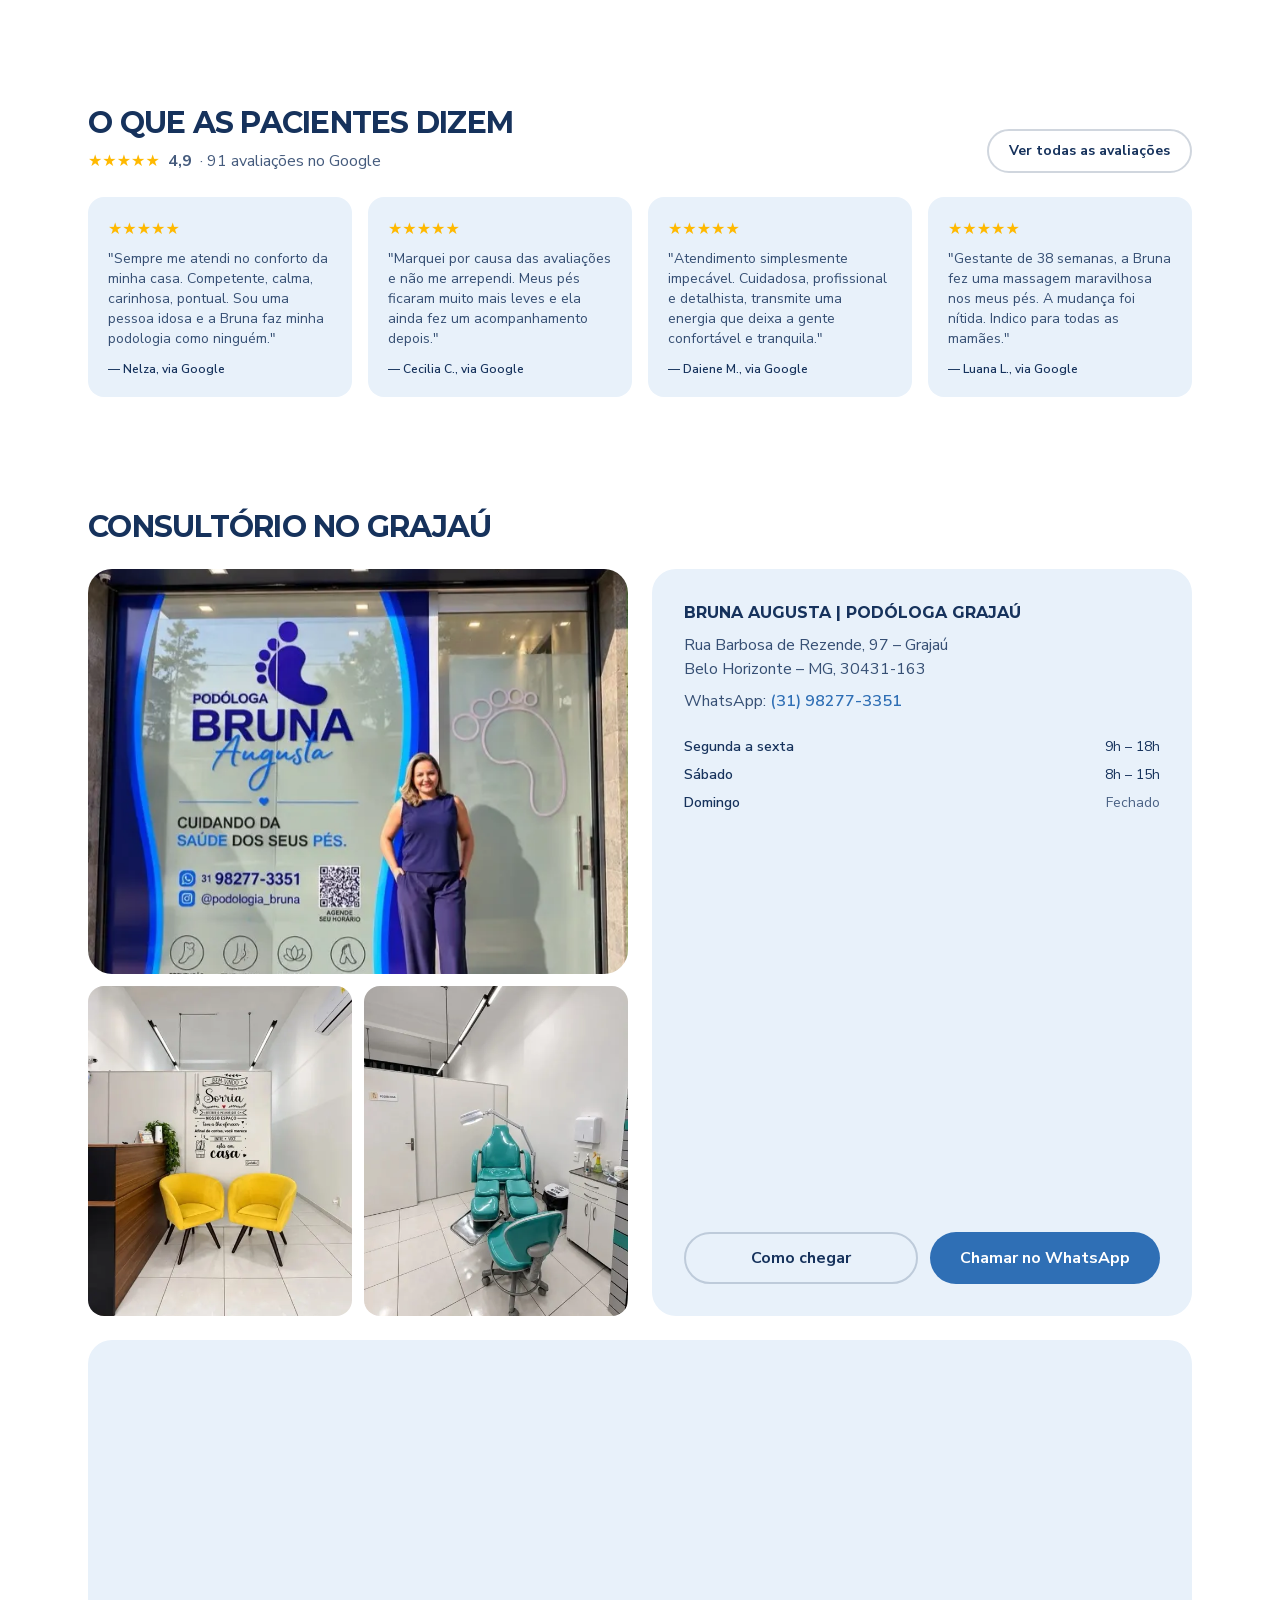
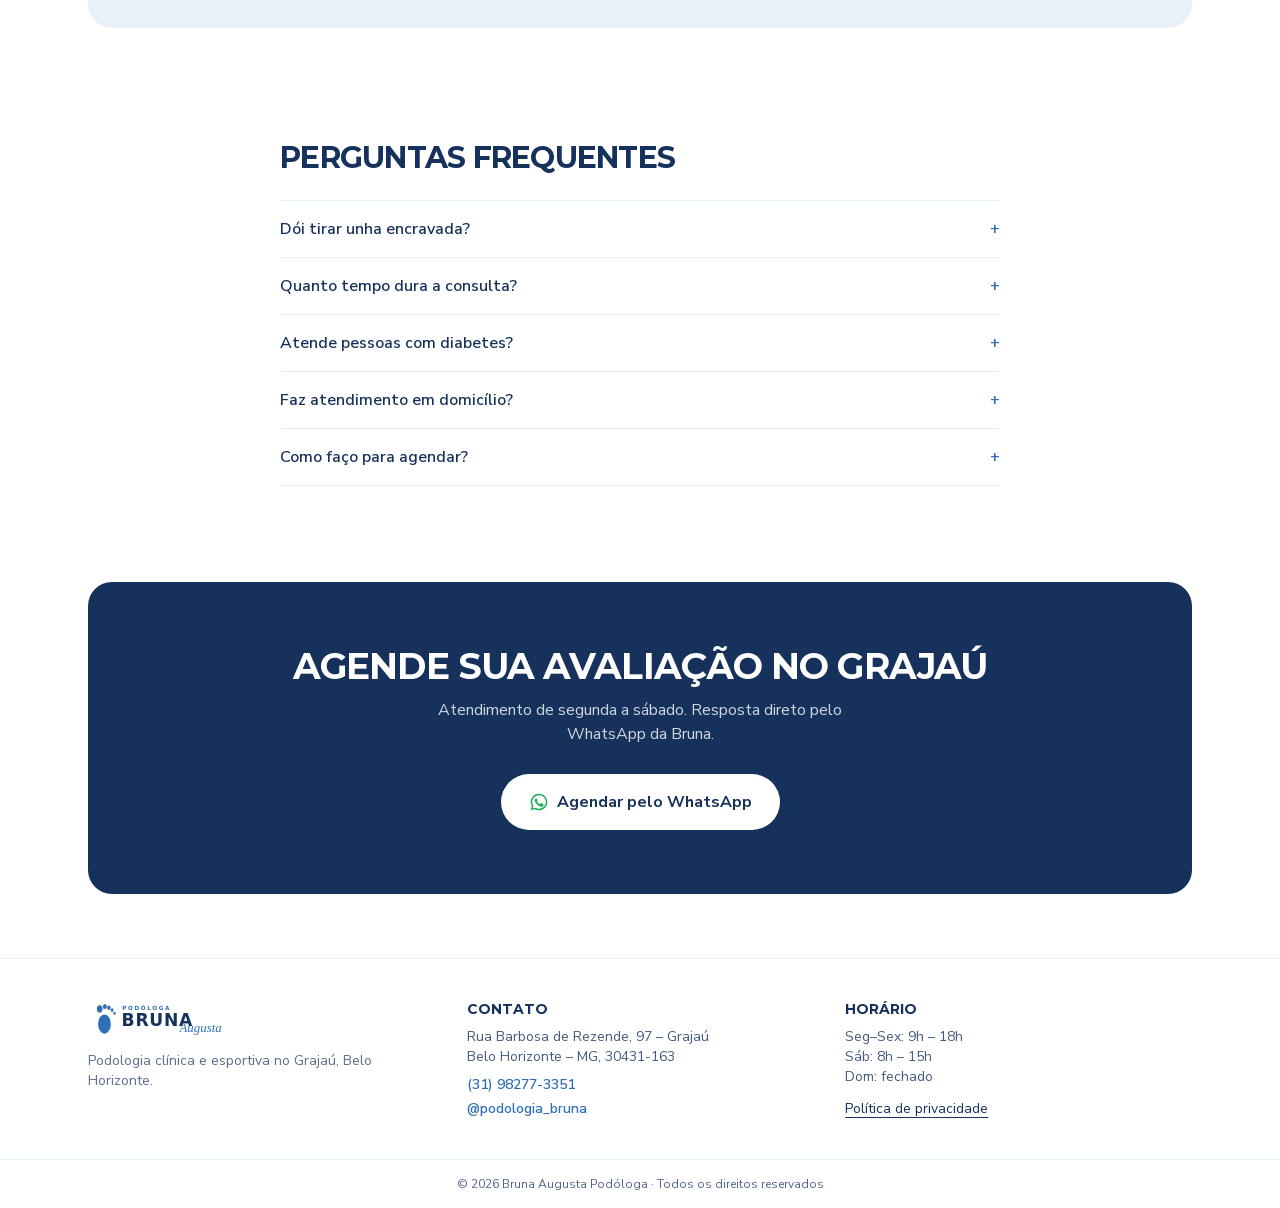
==== commit 7ee98a94: "Atualização do site 2026-10-03" ====
--- a/index.html
+++ b/index.html
@@ -16,7 +16,7 @@
   <link rel="icon" href="favicon.svg" type="image/svg+xml">
   <link rel="preload" as="font" type="font/woff2" href="assets/fonts/montserrat.woff2" crossorigin>
   <link rel="preload" as="image" fetchpriority="high" imagesrcset="assets/img/hero-bruna-atendendo-640.webp 640w, assets/img/hero-bruna-atendendo-960.webp 960w, assets/img/hero-bruna-atendendo-1280.webp 1280w" imagesizes="(min-width: 768px) 45vw, calc(100vw - 32px)">
-  <link rel="stylesheet" href="assets/css/styles.css?v=ca04643">
+  <link rel="stylesheet" href="assets/css/styles.css?v=22e1407">
   <script type="application/ld+json">{"@context":"https://schema.org","@type":["MedicalBusiness","LocalBusiness"],"name":"Bruna Augusta | Podóloga Grajaú","image":"https://www.podologabruna.com.br/assets/img/og-image.jpg","url":"https://www.podologabruna.com.br/","telephone":"+55-31-98277-3351","priceRange":"$$","address":{"@type":"PostalAddress","streetAddress":"Rua Barbosa de Rezende, 97","addressLocality":"Belo Horizonte","addressRegion":"MG","postalCode":"30431-163","addressCountry":"BR"},"geo":{"@type":"GeoCoordinates","latitude":-19.9382503,"longitude":-43.9652466},"areaServed":["Grajaú","Gutierrez","Nova Granada","Prado","Belo Horizonte"],"openingHoursSpecification":[{"@type":"OpeningHoursSpecification","dayOfWeek":["Monday","Tuesday","Wednesday","Thursday","Friday"],"opens":"09:00","closes":"18:00"},{"@type":"OpeningHoursSpecification","dayOfWeek":"Saturday","opens":"08:00","closes":"15:00"}],"aggregateRating":{"@type":"AggregateRating","ratingValue":"4.9","reviewCount":"91"},"sameAs":["https://www.instagram.com/podologia_bruna/"],"medicalSpecialty":"Podiatric"}</script>
 </head>
 <body>
@@ -101,7 +101,7 @@
         </div>
       </div>
 
-      <div class="relative min-h-[320px] md:min-h-[520px]">
+      <div class="relative aspect-[3/4] md:aspect-auto md:min-h-[560px]">
         <img src="assets/img/hero-bruna-atendendo-640.webp" srcset="assets/img/hero-bruna-atendendo-640.webp 640w, assets/img/hero-bruna-atendendo-960.webp 960w, assets/img/hero-bruna-atendendo-1280.webp 1280w" sizes="(min-width: 768px) 45vw, calc(100vw - 32px)" width="640" height="960" fetchpriority="high" alt="Podóloga Bruna Augusta sorrindo, de jaleco azul, segurando um modelo anatômico do pé" class="absolute inset-0 h-full w-full object-cover object-top">
         <a href="https://wa.me/553182773351?text=Ol%C3%A1%2C%20vim%20do%20site%20e%20quero%20agendar%20uma%20avalia%C3%A7%C3%A3o" class="js-wa absolute bottom-4 right-4 grid h-28 w-28 place-items-center rounded-full bg-white shadow-xl md:bottom-6 md:right-6">
           <svg class="selo-girando absolute inset-0 h-full w-full" viewBox="0 0 100 100" role="img" aria-label="Agende online">
@@ -138,14 +138,14 @@
 
   <h3 class="mt-8 text-sm text-azul tracking-[0.18em]">Podologia clínica</h3>
   <div class="mt-4 grid grid-cols-2 gap-3 md:grid-cols-3 md:gap-4">
-    <a href="https://wa.me/553182773351?text=Ol%C3%A1%2C%20vim%20do%20site%20e%20quero%20agendar%3A%20Unha%20encravada" data-msg="Olá, vim do site e quero agendar: Unha encravada" class="js-wa group relative overflow-hidden rounded-2xl bg-azul-claro p-4 pb-0 transition hover:-translate-y-0.5 hover:shadow-lg">
+    <a href="https://wa.me/553182773351?text=Ol%C3%A1%2C%20vim%20do%20site%20e%20quero%20agendar%3A%20Unha%20encravada" data-msg="Olá, vim do site e quero agendar: Unha encravada" data-casos class="js-wa group relative overflow-hidden rounded-2xl bg-azul-claro p-4 pb-0 transition hover:-translate-y-0.5 hover:shadow-lg">
       <span class="block text-sm font-semibold leading-snug md:text-base">Unha encravada</span>
-      <span class="mt-1 block text-xs font-bold text-azul md:opacity-0 md:transition md:group-hover:opacity-100">Agendar →</span>
+      <span class="mt-1 inline-flex items-center gap-1 rounded-full bg-white px-2 py-0.5 text-[11px] font-bold text-azul"><svg class="h-3 w-3" viewBox="0 0 24 24" fill="none" stroke="currentColor" stroke-width="2.5" aria-hidden="true"><path d="M2 12s3.5-6 10-6 10 6 10 6-3.5 6-10 6S2 12 2 12z"/><circle cx="12" cy="12" r="3"/></svg>Ver antes e depois</span>
       <img src="assets/img/servico-unha-encravada-ia-640.webp" width="640" height="480" loading="lazy" alt="Tratamento de unha encravada no consultório de podologia" class="mt-3 aspect-[4/3] w-full rounded-t-xl object-cover">
     </a>
-    <a href="https://wa.me/553182773351?text=Ol%C3%A1%2C%20vim%20do%20site%20e%20quero%20agendar%3A%20Calos%20e%20calosidades" data-msg="Olá, vim do site e quero agendar: Calos e calosidades" class="js-wa group relative overflow-hidden rounded-2xl bg-azul-claro p-4 pb-0 transition hover:-translate-y-0.5 hover:shadow-lg">
+    <a href="https://wa.me/553182773351?text=Ol%C3%A1%2C%20vim%20do%20site%20e%20quero%20agendar%3A%20Calos%20e%20calosidades" data-msg="Olá, vim do site e quero agendar: Calos e calosidades" data-casos class="js-wa group relative overflow-hidden rounded-2xl bg-azul-claro p-4 pb-0 transition hover:-translate-y-0.5 hover:shadow-lg">
       <span class="block text-sm font-semibold leading-snug md:text-base">Calos e calosidades</span>
-      <span class="mt-1 block text-xs font-bold text-azul md:opacity-0 md:transition md:group-hover:opacity-100">Agendar →</span>
+      <span class="mt-1 inline-flex items-center gap-1 rounded-full bg-white px-2 py-0.5 text-[11px] font-bold text-azul"><svg class="h-3 w-3" viewBox="0 0 24 24" fill="none" stroke="currentColor" stroke-width="2.5" aria-hidden="true"><path d="M2 12s3.5-6 10-6 10 6 10 6-3.5 6-10 6S2 12 2 12z"/><circle cx="12" cy="12" r="3"/></svg>Ver antes e depois</span>
       <img src="assets/img/servico-calos-ia-640.webp" width="640" height="480" loading="lazy" alt="Remoção de calos e calosidades no calcanhar com luvas azuis" class="mt-3 aspect-[4/3] w-full rounded-t-xl object-cover">
     </a>
     <a href="https://wa.me/553182773351?text=Ol%C3%A1%2C%20vim%20do%20site%20e%20quero%20agendar%3A%20Micose%20de%20unha" data-msg="Olá, vim do site e quero agendar: Micose de unha" class="js-wa group relative overflow-hidden rounded-2xl bg-azul-claro p-4 pb-0 transition hover:-translate-y-0.5 hover:shadow-lg">
@@ -153,14 +153,14 @@
       <span class="mt-1 block text-xs font-bold text-azul md:opacity-0 md:transition md:group-hover:opacity-100">Agendar →</span>
       <img src="assets/img/servico-micose-ia-640.webp" width="640" height="480" loading="lazy" alt="Avaliação de micose de unha com lupa de LED" class="mt-3 aspect-[4/3] w-full rounded-t-xl object-cover">
     </a>
-    <a href="https://wa.me/553182773351?text=Ol%C3%A1%2C%20vim%20do%20site%20e%20quero%20agendar%3A%20Rachaduras%20nos%20p%C3%A9s" data-msg="Olá, vim do site e quero agendar: Rachaduras nos pés" class="js-wa group relative overflow-hidden rounded-2xl bg-azul-claro p-4 pb-0 transition hover:-translate-y-0.5 hover:shadow-lg">
+    <a href="https://wa.me/553182773351?text=Ol%C3%A1%2C%20vim%20do%20site%20e%20quero%20agendar%3A%20Rachaduras%20nos%20p%C3%A9s" data-msg="Olá, vim do site e quero agendar: Rachaduras nos pés" data-casos class="js-wa group relative overflow-hidden rounded-2xl bg-azul-claro p-4 pb-0 transition hover:-translate-y-0.5 hover:shadow-lg">
       <span class="block text-sm font-semibold leading-snug md:text-base">Rachaduras nos pés</span>
-      <span class="mt-1 block text-xs font-bold text-azul md:opacity-0 md:transition md:group-hover:opacity-100">Agendar →</span>
+      <span class="mt-1 inline-flex items-center gap-1 rounded-full bg-white px-2 py-0.5 text-[11px] font-bold text-azul"><svg class="h-3 w-3" viewBox="0 0 24 24" fill="none" stroke="currentColor" stroke-width="2.5" aria-hidden="true"><path d="M2 12s3.5-6 10-6 10 6 10 6-3.5 6-10 6S2 12 2 12z"/><circle cx="12" cy="12" r="3"/></svg>Ver antes e depois</span>
       <img src="assets/img/servico-rachaduras-ia-640.webp" width="640" height="480" loading="lazy" alt="Hidratação de calcanhar com rachaduras durante atendimento" class="mt-3 aspect-[4/3] w-full rounded-t-xl object-cover">
     </a>
-    <a href="https://wa.me/553182773351?text=Ol%C3%A1%2C%20vim%20do%20site%20e%20quero%20agendar%3A%20Verrugas%20plantares" data-msg="Olá, vim do site e quero agendar: Verrugas plantares" class="js-wa group relative overflow-hidden rounded-2xl bg-azul-claro p-4 pb-0 transition hover:-translate-y-0.5 hover:shadow-lg">
+    <a href="https://wa.me/553182773351?text=Ol%C3%A1%2C%20vim%20do%20site%20e%20quero%20agendar%3A%20Verrugas%20plantares" data-msg="Olá, vim do site e quero agendar: Verrugas plantares" data-casos class="js-wa group relative overflow-hidden rounded-2xl bg-azul-claro p-4 pb-0 transition hover:-translate-y-0.5 hover:shadow-lg">
       <span class="block text-sm font-semibold leading-snug md:text-base">Verrugas plantares</span>
-      <span class="mt-1 block text-xs font-bold text-azul md:opacity-0 md:transition md:group-hover:opacity-100">Agendar →</span>
+      <span class="mt-1 inline-flex items-center gap-1 rounded-full bg-white px-2 py-0.5 text-[11px] font-bold text-azul"><svg class="h-3 w-3" viewBox="0 0 24 24" fill="none" stroke="currentColor" stroke-width="2.5" aria-hidden="true"><path d="M2 12s3.5-6 10-6 10 6 10 6-3.5 6-10 6S2 12 2 12z"/><circle cx="12" cy="12" r="3"/></svg>Ver antes e depois</span>
       <img src="assets/img/servico-verrugas-ia-640.webp" width="640" height="480" loading="lazy" alt="Exame da sola do pé com lanterna clínica para verrugas plantares" class="mt-3 aspect-[4/3] w-full rounded-t-xl object-cover">
     </a>
     <a href="https://wa.me/553182773351?text=Ol%C3%A1%2C%20vim%20do%20site%20e%20quero%20agendar%3A%20Onic%C3%B3lise" data-msg="Olá, vim do site e quero agendar: Onicólise" class="js-wa group relative overflow-hidden rounded-2xl bg-azul-claro p-4 pb-0 transition hover:-translate-y-0.5 hover:shadow-lg">
@@ -484,7 +484,24 @@
   </form>
 </dialog>
 
-<script src="assets/js/triagem.js?v=ca04643" defer></script>
-<script src="assets/js/main.js?v=ca04643" defer></script>
+<!-- ANTES E DEPOIS -->
+<dialog id="caso" class="m-auto w-[calc(100vw-2rem)] max-w-2xl rounded-3xl bg-white p-0 text-marinho shadow-2xl backdrop:bg-marinho/60" aria-labelledby="caso-titulo">
+  <div class="max-h-[88vh] overflow-y-auto p-6 md:p-8">
+    <div class="flex items-start justify-between gap-4">
+      <div>
+        <p class="font-titulo text-xs font-bold uppercase tracking-[0.18em] text-azul" id="caso-servico"></p>
+        <h2 id="caso-titulo" class="mt-1 text-xl normal-case tracking-normal"></h2>
+      </div>
+      <button type="button" data-fechar class="grid h-9 w-9 shrink-0 place-items-center rounded-full bg-azul-claro text-marinho hover:bg-azul hover:text-white" aria-label="Fechar">✕</button>
+    </div>
+    <div id="caso-lista" class="mt-5 space-y-6"></div>
+    <p class="mt-5 text-xs text-marinho/75">Fotos de atendimentos reais da Bruna, sem identificação das pacientes. Cada caso é único e o resultado depende de avaliação individual.</p>
+    <a id="caso-agendar" href="https://wa.me/553182773351?text=Ol%C3%A1%2C%20vim%20do%20site%20e%20quero%20agendar%20uma%20avalia%C3%A7%C3%A3o" class="mt-5 inline-flex w-full items-center justify-center gap-2 rounded-full bg-azul px-6 py-3.5 font-bold text-white hover:bg-marinho sm:w-auto">Quero agendar este tratamento</a>
+  </div>
+</dialog>
+
+<script src="assets/js/casos.js?v=22e1407" defer></script>
+<script src="assets/js/triagem.js?v=22e1407" defer></script>
+<script src="assets/js/main.js?v=22e1407" defer></script>
 </body>
 </html>
--- a/assets/css/styles.css
+++ b/assets/css/styles.css
@@ -1,2 +1,2 @@
 /*! tailwindcss v4.3.3 | MIT License | https://tailwindcss.com */
-@layer properties{@supports (((-webkit-hyphens:none)) and (not (margin-trim:inline))) or ((-moz-orient:inline) and (not (color:rgb(from red r g b)))){*,:before,:after,::backdrop{--tw-rotate-x:initial;--tw-rotate-y:initial;--tw-rotate-z:initial;--tw-skew-x:initial;--tw-skew-y:initial;--tw-space-y-reverse:0;--tw-divide-y-reverse:0;--tw-border-style:solid;--tw-leading:initial;--tw-font-weight:initial;--tw-tracking:initial;--tw-shadow:0 0 #0000;--tw-shadow-color:initial;--tw-shadow-alpha:100%;--tw-inset-shadow:0 0 #0000;--tw-inset-shadow-color:initial;--tw-inset-shadow-alpha:100%;--tw-ring-color:initial;--tw-ring-shadow:0 0 #0000;--tw-inset-ring-color:initial;--tw-inset-ring-shadow:0 0 #0000;--tw-ring-inset:initial;--tw-ring-offset-width:0px;--tw-ring-offset-color:#fff;--tw-ring-offset-shadow:0 0 #0000;--tw-translate-x:0;--tw-translate-y:0;--tw-translate-z:0;--tw-blur:initial;--tw-brightness:initial;--tw-contrast:initial;--tw-grayscale:initial;--tw-hue-rotate:initial;--tw-invert:initial;--tw-opacity:initial;--tw-saturate:initial;--tw-sepia:initial;--tw-drop-shadow:initial;--tw-drop-shadow-color:initial;--tw-drop-shadow-alpha:100%;--tw-drop-shadow-size:initial}}}@layer theme{:root,:host{--font-sans:-apple-system, BlinkMacSystemFont, "Segoe UI", Roboto, "Helvetica Neue", "Noto Sans", Arial, sans-serif, "Apple Color Emoji", "Segoe UI Emoji", "Segoe UI Symbol", "Noto Color Emoji";--font-mono:ui-monospace, SFMono-Regular, Menlo, Monaco, Consolas, "Liberation Mono", "Courier New", monospace;--color-amber-400:oklch(82.8% .189 84.429);--color-white:#fff;--spacing:.25rem;--container-md:28rem;--container-lg:32rem;--container-xl:36rem;--container-3xl:48rem;--container-6xl:72rem;--text-xs:.75rem;--text-xs--line-height:calc(1 / .75);--text-sm:.875rem;--text-sm--line-height:calc(1.25 / .875);--text-base:1rem;--text-base--line-height:calc(1.5 / 1);--text-lg:1.125rem;--text-lg--line-height:calc(1.75 / 1.125);--text-xl:1.25rem;--text-xl--line-height:calc(1.75 / 1.25);--text-2xl:1.5rem;--text-2xl--line-height:calc(2 / 1.5);--text-3xl:1.875rem;--text-3xl--line-height:calc(2.25 / 1.875);--text-4xl:2.25rem;--text-4xl--line-height:calc(2.5 / 2.25);--text-5xl:3rem;--text-5xl--line-height:1;--font-weight-normal:400;--font-weight-semibold:600;--font-weight-bold:700;--tracking-tight:-.025em;--tracking-normal:0em;--tracking-wide:.025em;--tracking-wider:.05em;--leading-tight:1.25;--leading-snug:1.375;--radius-xl:.75rem;--radius-2xl:1rem;--radius-3xl:1.5rem;--default-transition-duration:.15s;--default-transition-timing-function:cubic-bezier(.4, 0, .2, 1);--default-font-family:var(--font-sans);--default-mono-font-family:var(--font-mono);--color-marinho:#16325c;--color-azul:#2f6fb5;--color-azul-claro:#e8f1fa;--color-whats:#1faf5a;--font-titulo:"Montserrat", system-ui, sans-serif;--font-texto:"Nunito Sans", system-ui, sans-serif}}@layer base{*,:after,:before,::backdrop{box-sizing:border-box;border:0 solid;margin:0;padding:0}::file-selector-button{box-sizing:border-box;border:0 solid;margin:0;padding:0}html,:host{-webkit-text-size-adjust:100%;tab-size:4;line-height:1.5;font-family:var(--default-font-family,-apple-system, BlinkMacSystemFont, "Segoe UI", Roboto, "Helvetica Neue", "Noto Sans", Arial, sans-serif, "Apple Color Emoji", "Segoe UI Emoji", "Segoe UI Symbol", "Noto Color Emoji");font-feature-settings:var(--default-font-feature-settings,normal);font-variation-settings:var(--default-font-variation-settings,normal);-webkit-tap-highlight-color:transparent}hr{height:0;color:inherit;border-top-width:1px}abbr:where([title]){-webkit-text-decoration:underline dotted;text-decoration:underline dotted}h1,h2,h3,h4,h5,h6{font-size:inherit;font-weight:inherit}a{color:inherit;-webkit-text-decoration:inherit;-webkit-text-decoration:inherit;-webkit-text-decoration:inherit;text-decoration:inherit}b,strong{font-weight:bolder}code,kbd,samp,pre{font-family:var(--default-mono-font-family,ui-monospace, SFMono-Regular, Menlo, Monaco, Consolas, "Liberation Mono", "Courier New", monospace);font-feature-settings:var(--default-mono-font-feature-settings,normal);font-variation-settings:var(--default-mono-font-variation-settings,normal);font-size:1em}small{font-size:80%}sub,sup{vertical-align:baseline;font-size:75%;line-height:0;position:relative}sub{bottom:-.25em}sup{top:-.5em}table{text-indent:0;border-color:inherit;border-collapse:collapse}:-moz-focusring:where(:not(iframe)){outline:auto}progress{vertical-align:baseline}summary{display:list-item}ol,ul,menu{list-style:none}img,svg,video,canvas,audio,iframe,embed,object{vertical-align:middle;display:block}img,video{max-width:100%;height:auto}button,input,select,optgroup,textarea{font:inherit;font-feature-settings:inherit;font-variation-settings:inherit;letter-spacing:inherit;color:inherit;opacity:1;background-color:#0000;border-radius:0}::file-selector-button{font:inherit;font-feature-settings:inherit;font-variation-settings:inherit;letter-spacing:inherit;color:inherit;opacity:1;background-color:#0000;border-radius:0}:where(select:is([multiple],[size])) optgroup{font-weight:bolder}:where(select:is([multiple],[size])) optgroup option{padding-inline-start:20px}::file-selector-button{margin-inline-end:4px}::placeholder{opacity:1}@supports (not ((-webkit-appearance:-apple-pay-button))) or (contain-intrinsic-size:1px){::placeholder{color:currentColor}@supports (color:color-mix(in lab, red, red)){::placeholder{color:color-mix(in oklab, currentcolor 50%, transparent)}}}textarea{resize:vertical}::-webkit-search-decoration{-webkit-appearance:none}::-webkit-date-and-time-value{min-height:1lh;text-align:inherit}::-webkit-datetime-edit{display:inline-flex}::-webkit-datetime-edit-fields-wrapper{padding:0}::-webkit-datetime-edit{padding-block:0}::-webkit-datetime-edit-year-field{padding-block:0}::-webkit-datetime-edit-month-field{padding-block:0}::-webkit-datetime-edit-day-field{padding-block:0}::-webkit-datetime-edit-hour-field{padding-block:0}::-webkit-datetime-edit-minute-field{padding-block:0}::-webkit-datetime-edit-second-field{padding-block:0}::-webkit-datetime-edit-millisecond-field{padding-block:0}::-webkit-datetime-edit-meridiem-field{padding-block:0}::-webkit-calendar-picker-indicator{line-height:1}:-moz-ui-invalid{box-shadow:none}button,input:where([type=button],[type=reset],[type=submit]){appearance:button}::file-selector-button{appearance:button}::-webkit-inner-spin-button{height:auto}::-webkit-outer-spin-button{height:auto}[hidden]:where(:not([hidden=until-found])){display:none!important}html{scroll-behavior:smooth;scroll-padding-top:5rem}body{background-color:var(--color-white);font-family:var(--font-texto);color:var(--color-marinho);-webkit-font-smoothing:antialiased;-moz-osx-font-smoothing:grayscale}h1,h2,h3{font-family:var(--font-titulo);--tw-font-weight:var(--font-weight-bold);font-weight:var(--font-weight-bold);--tw-tracking:var(--tracking-tight);letter-spacing:var(--tracking-tight);text-transform:uppercase}}@layer components;@layer utilities{.sr-only{clip-path:inset(50%);white-space:nowrap;border-width:0;width:1px;height:1px;margin:-1px;padding:0;position:absolute;overflow:hidden}.absolute{position:absolute}.fixed{position:fixed}.relative{position:relative}.inset-0{inset:0}.inset-x-0{inset-inline:0}.top-0{top:0}.right-4{right:calc(var(--spacing) * 4)}.bottom-4{bottom:calc(var(--spacing) * 4)}.z-40{z-index:40}.container{width:100%}@media (min-width:40rem){.container{max-width:40rem}}@media (min-width:48rem){.container{max-width:48rem}}@media (min-width:64rem){.container{max-width:64rem}}@media (min-width:80rem){.container{max-width:80rem}}@media (min-width:96rem){.container{max-width:96rem}}.m-auto{margin:auto}.mx-auto{margin-inline:auto}.mt-1{margin-top:var(--spacing)}.mt-2{margin-top:calc(var(--spacing) * 2)}.mt-3{margin-top:calc(var(--spacing) * 3)}.mt-4{margin-top:calc(var(--spacing) * 4)}.mt-5{margin-top:calc(var(--spacing) * 5)}.mt-6{margin-top:calc(var(--spacing) * 6)}.mt-7{margin-top:calc(var(--spacing) * 7)}.mt-8{margin-top:calc(var(--spacing) * 8)}.mt-10{margin-top:calc(var(--spacing) * 10)}.ml-4{margin-left:calc(var(--spacing) * 4)}.ml-auto{margin-left:auto}.block{display:block}.flex{display:flex}.grid{display:grid}.hidden{display:none}.inline-flex{display:inline-flex}.aspect-\[2\/3\]{aspect-ratio:2/3}.aspect-\[4\/3\]{aspect-ratio:4/3}.aspect-\[4\/5\]{aspect-ratio:4/5}.h-4{height:calc(var(--spacing) * 4)}.h-5{height:calc(var(--spacing) * 5)}.h-6{height:calc(var(--spacing) * 6)}.h-7{height:calc(var(--spacing) * 7)}.h-9{height:calc(var(--spacing) * 9)}.h-10{height:calc(var(--spacing) * 10)}.h-14{height:calc(var(--spacing) * 14)}.h-28{height:calc(var(--spacing) * 28)}.h-72{height:calc(var(--spacing) * 72)}.h-full{height:100%}.max-h-\[85vh\]{max-height:85vh}.min-h-\[280px\]{min-height:280px}.min-h-\[320px\]{min-height:320px}.w-4{width:calc(var(--spacing) * 4)}.w-5{width:calc(var(--spacing) * 5)}.w-6{width:calc(var(--spacing) * 6)}.w-7{width:calc(var(--spacing) * 7)}.w-9{width:calc(var(--spacing) * 9)}.w-10{width:calc(var(--spacing) * 10)}.w-14{width:calc(var(--spacing) * 14)}.w-28{width:calc(var(--spacing) * 28)}.w-\[calc\(100vw-2rem\)\]{width:calc(100vw - 2rem)}.w-auto{width:auto}.w-fit{width:fit-content}.w-full{width:100%}.max-w-3xl{max-width:var(--container-3xl)}.max-w-6xl{max-width:var(--container-6xl)}.max-w-lg{max-width:var(--container-lg)}.max-w-md{max-width:var(--container-md)}.max-w-xl{max-width:var(--container-xl)}.flex-1{flex:1}.shrink-0{flex-shrink:0}.transform{transform:var(--tw-rotate-x,) var(--tw-rotate-y,) var(--tw-rotate-z,) var(--tw-skew-x,) var(--tw-skew-y,)}.cursor-pointer{cursor:pointer}.list-none{list-style-type:none}.grid-cols-2{grid-template-columns:repeat(2,minmax(0,1fr))}.flex-col{flex-direction:column}.flex-wrap{flex-wrap:wrap}.place-items-center{place-items:center}.items-center{align-items:center}.items-start{align-items:flex-start}.justify-between{justify-content:space-between}.justify-center{justify-content:center}.gap-1{gap:var(--spacing)}.gap-1\.5{gap:calc(var(--spacing) * 1.5)}.gap-2{gap:calc(var(--spacing) * 2)}.gap-3{gap:calc(var(--spacing) * 3)}.gap-4{gap:calc(var(--spacing) * 4)}.gap-5{gap:calc(var(--spacing) * 5)}.gap-6{gap:calc(var(--spacing) * 6)}.gap-8{gap:calc(var(--spacing) * 8)}:where(.space-y-3>:not(:last-child)){--tw-space-y-reverse:0;margin-block-start:calc(calc(var(--spacing) * 3) * var(--tw-space-y-reverse));margin-block-end:calc(calc(var(--spacing) * 3) * calc(1 - var(--tw-space-y-reverse)))}:where(.space-y-6>:not(:last-child)){--tw-space-y-reverse:0;margin-block-start:calc(calc(var(--spacing) * 6) * var(--tw-space-y-reverse));margin-block-end:calc(calc(var(--spacing) * 6) * calc(1 - var(--tw-space-y-reverse)))}:where(.divide-y>:not(:last-child)){--tw-divide-y-reverse:0;border-bottom-style:var(--tw-border-style);border-top-style:var(--tw-border-style);border-top-width:calc(1px * var(--tw-divide-y-reverse));border-bottom-width:calc(1px * calc(1 - var(--tw-divide-y-reverse)))}:where(.divide-azul-claro>:not(:last-child)){border-color:var(--color-azul-claro)}.overflow-hidden{overflow:hidden}.overflow-y-auto{overflow-y:auto}.rounded-2xl{border-radius:var(--radius-2xl)}.rounded-3xl{border-radius:var(--radius-3xl)}.rounded-full{border-radius:3.40282e38px}.rounded-xl{border-radius:var(--radius-xl)}.rounded-t-xl{border-top-left-radius:var(--radius-xl);border-top-right-radius:var(--radius-xl)}.border{border-style:var(--tw-border-style);border-width:1px}.border-0{border-style:var(--tw-border-style);border-width:0}.border-2{border-style:var(--tw-border-style);border-width:2px}.border-y{border-block-style:var(--tw-border-style);border-block-width:1px}.border-t{border-top-style:var(--tw-border-style);border-top-width:1px}.border-b{border-bottom-style:var(--tw-border-style);border-bottom-width:1px}.border-azul-claro{border-color:var(--color-azul-claro)}.border-marinho\/20{border-color:#16325c33}@supports (color:color-mix(in lab, red, red)){.border-marinho\/20{border-color:color-mix(in oklab, var(--color-marinho) 20%, transparent)}}.bg-azul{background-color:var(--color-azul)}.bg-azul-claro{background-color:var(--color-azul-claro)}.bg-marinho{background-color:var(--color-marinho)}.bg-whats{background-color:var(--color-whats)}.bg-white{background-color:var(--color-white)}.object-cover{object-fit:cover}.object-top{object-position:top}.p-0{padding:0}.p-4{padding:calc(var(--spacing) * 4)}.p-5{padding:calc(var(--spacing) * 5)}.p-6{padding:calc(var(--spacing) * 6)}.px-3{padding-inline:calc(var(--spacing) * 3)}.px-4{padding-inline:calc(var(--spacing) * 4)}.px-5{padding-inline:calc(var(--spacing) * 5)}.px-6{padding-inline:calc(var(--spacing) * 6)}.px-7{padding-inline:calc(var(--spacing) * 7)}.py-1{padding-block:var(--spacing)}.py-1\.5{padding-block:calc(var(--spacing) * 1.5)}.py-2{padding-block:calc(var(--spacing) * 2)}.py-2\.5{padding-block:calc(var(--spacing) * 2.5)}.py-3{padding-block:calc(var(--spacing) * 3)}.py-3\.5{padding-block:calc(var(--spacing) * 3.5)}.py-4{padding-block:calc(var(--spacing) * 4)}.py-6{padding-block:calc(var(--spacing) * 6)}.py-7{padding-block:calc(var(--spacing) * 7)}.py-10{padding-block:calc(var(--spacing) * 10)}.py-12{padding-block:calc(var(--spacing) * 12)}.py-14{padding-block:calc(var(--spacing) * 14)}.pt-3{padding-top:calc(var(--spacing) * 3)}.pt-20{padding-top:calc(var(--spacing) * 20)}.pb-0{padding-bottom:0}.text-center{text-align:center}.text-left{text-align:left}.text-right{text-align:right}.font-texto{font-family:var(--font-texto)}.font-titulo{font-family:var(--font-titulo)}.text-2xl{font-size:var(--text-2xl);line-height:var(--tw-leading,var(--text-2xl--line-height))}.text-3xl{font-size:var(--text-3xl);line-height:var(--tw-leading,var(--text-3xl--line-height))}.text-base{font-size:var(--text-base);line-height:var(--tw-leading,var(--text-base--line-height))}.text-lg{font-size:var(--text-lg);line-height:var(--tw-leading,var(--text-lg--line-height))}.text-sm{font-size:var(--text-sm);line-height:var(--tw-leading,var(--text-sm--line-height))}.text-xl{font-size:var(--text-xl);line-height:var(--tw-leading,var(--text-xl--line-height))}.text-xs{font-size:var(--text-xs);line-height:var(--tw-leading,var(--text-xs--line-height))}.leading-snug{--tw-leading:var(--leading-snug);line-height:var(--leading-snug)}.leading-tight{--tw-leading:var(--leading-tight);line-height:var(--leading-tight)}.font-bold{--tw-font-weight:var(--font-weight-bold);font-weight:var(--font-weight-bold)}.font-normal{--tw-font-weight:var(--font-weight-normal);font-weight:var(--font-weight-normal)}.font-semibold{--tw-font-weight:var(--font-weight-semibold);font-weight:var(--font-weight-semibold)}.tracking-\[0\.2em\]{--tw-tracking:.2em;letter-spacing:.2em}.tracking-\[0\.18em\]{--tw-tracking:.18em;letter-spacing:.18em}.tracking-normal{--tw-tracking:var(--tracking-normal);letter-spacing:var(--tracking-normal)}.tracking-wide{--tw-tracking:var(--tracking-wide);letter-spacing:var(--tracking-wide)}.tracking-wider{--tw-tracking:var(--tracking-wider);letter-spacing:var(--tracking-wider)}.whitespace-nowrap{white-space:nowrap}.text-amber-400{color:var(--color-amber-400)}.text-azul{color:var(--color-azul)}.text-marinho{color:var(--color-marinho)}.text-marinho\/60{color:#16325c99}@supports (color:color-mix(in lab, red, red)){.text-marinho\/60{color:color-mix(in oklab, var(--color-marinho) 60%, transparent)}}.text-marinho\/70{color:#16325cb3}@supports (color:color-mix(in lab, red, red)){.text-marinho\/70{color:color-mix(in oklab, var(--color-marinho) 70%, transparent)}}.text-marinho\/75{color:#16325cbf}@supports (color:color-mix(in lab, red, red)){.text-marinho\/75{color:color-mix(in oklab, var(--color-marinho) 75%, transparent)}}.text-marinho\/80{color:#16325ccc}@supports (color:color-mix(in lab, red, red)){.text-marinho\/80{color:color-mix(in oklab, var(--color-marinho) 80%, transparent)}}.text-marinho\/85{color:#16325cd9}@supports (color:color-mix(in lab, red, red)){.text-marinho\/85{color:color-mix(in oklab, var(--color-marinho) 85%, transparent)}}.text-whats{color:var(--color-whats)}.text-white{color:var(--color-white)}.text-white\/80{color:#fffc}@supports (color:color-mix(in lab, red, red)){.text-white\/80{color:color-mix(in oklab, var(--color-white) 80%, transparent)}}.normal-case{text-transform:none}.uppercase{text-transform:uppercase}.italic{font-style:italic}.not-italic{font-style:normal}.underline{text-decoration-line:underline}.underline-offset-4{text-underline-offset:4px}.shadow-2xl{--tw-shadow:0 25px 50px -12px var(--tw-shadow-color,#00000040);box-shadow:var(--tw-inset-shadow), var(--tw-inset-ring-shadow), var(--tw-ring-offset-shadow), var(--tw-ring-shadow), var(--tw-shadow)}.shadow-lg{--tw-shadow:0 10px 15px -3px var(--tw-shadow-color,#0000001a), 0 4px 6px -4px var(--tw-shadow-color,#0000001a);box-shadow:var(--tw-inset-shadow), var(--tw-inset-ring-shadow), var(--tw-ring-offset-shadow), var(--tw-ring-shadow), var(--tw-shadow)}.shadow-md{--tw-shadow:0 4px 6px -1px var(--tw-shadow-color,#0000001a), 0 2px 4px -2px var(--tw-shadow-color,#0000001a);box-shadow:var(--tw-inset-shadow), var(--tw-inset-ring-shadow), var(--tw-ring-offset-shadow), var(--tw-ring-shadow), var(--tw-shadow)}.shadow-xl{--tw-shadow:0 20px 25px -5px var(--tw-shadow-color,#0000001a), 0 8px 10px -6px var(--tw-shadow-color,#0000001a);box-shadow:var(--tw-inset-shadow), var(--tw-inset-ring-shadow), var(--tw-ring-offset-shadow), var(--tw-ring-shadow), var(--tw-shadow)}.shadow-azul\/30{--tw-shadow-color:#2f6fb54d}@supports (color:color-mix(in lab, red, red)){.shadow-azul\/30{--tw-shadow-color:color-mix(in oklab, color-mix(in oklab, var(--color-azul) 30%, transparent) var(--tw-shadow-alpha), transparent)}}.transition{transition-property:color,background-color,border-color,outline-color,text-decoration-color,fill,stroke,--tw-gradient-from,--tw-gradient-via,--tw-gradient-to,opacity,box-shadow,transform,translate,scale,rotate,filter,-webkit-backdrop-filter,backdrop-filter,display,content-visibility,overlay,pointer-events;transition-timing-function:var(--tw-ease,var(--default-transition-timing-function));transition-duration:var(--tw-duration,var(--default-transition-duration))}.transition-shadow{transition-property:box-shadow;transition-timing-function:var(--tw-ease,var(--default-transition-timing-function));transition-duration:var(--tw-duration,var(--default-transition-duration))}.outline-none{--tw-outline-style:none;outline-style:none}.group-open\:rotate-45:is(:where(.group):is([open],:popover-open,:open) *){rotate:45deg}.backdrop\:bg-marinho\/60::backdrop{background-color:#16325c99}@supports (color:color-mix(in lab, red, red)){.backdrop\:bg-marinho\/60::backdrop{background-color:color-mix(in oklab, var(--color-marinho) 60%, transparent)}}@media (hover:hover){.hover\:-translate-y-0\.5:hover{--tw-translate-y:calc(var(--spacing) * -.5);translate:var(--tw-translate-x) var(--tw-translate-y)}.hover\:border-marinho:hover{border-color:var(--color-marinho)}.hover\:bg-azul:hover{background-color:var(--color-azul)}.hover\:bg-azul-claro:hover{background-color:var(--color-azul-claro)}.hover\:bg-marinho:hover{background-color:var(--color-marinho)}.hover\:text-azul:hover{color:var(--color-azul)}.hover\:text-white:hover{color:var(--color-white)}.hover\:shadow-lg:hover{--tw-shadow:0 10px 15px -3px var(--tw-shadow-color,#0000001a), 0 4px 6px -4px var(--tw-shadow-color,#0000001a);box-shadow:var(--tw-inset-shadow), var(--tw-inset-ring-shadow), var(--tw-ring-offset-shadow), var(--tw-ring-shadow), var(--tw-shadow)}.hover\:brightness-95:hover{--tw-brightness:brightness(95%);filter:var(--tw-blur,) var(--tw-brightness,) var(--tw-contrast,) var(--tw-grayscale,) var(--tw-hue-rotate,) var(--tw-invert,) var(--tw-saturate,) var(--tw-sepia,) var(--tw-drop-shadow,)}}.focus\:border-azul:focus,.has-\[\:checked\]\:border-azul:has(:checked){border-color:var(--color-azul)}.has-\[\:checked\]\:bg-azul:has(:checked){background-color:var(--color-azul)}.has-\[\:checked\]\:text-white:has(:checked){color:var(--color-white)}@media (min-width:40rem){.sm\:grid-cols-2{grid-template-columns:repeat(2,minmax(0,1fr))}.sm\:grid-cols-3{grid-template-columns:repeat(3,minmax(0,1fr))}.sm\:flex-row{flex-direction:row}}@media (min-width:48rem){.md\:right-6{right:calc(var(--spacing) * 6)}.md\:bottom-6{bottom:calc(var(--spacing) * 6)}.md\:ml-0{margin-left:0}.md\:ml-4{margin-left:calc(var(--spacing) * 4)}.md\:flex{display:flex}.md\:hidden{display:none}.md\:h-10{height:calc(var(--spacing) * 10)}.md\:min-h-\[520px\]{min-height:520px}.md\:grid-cols-2{grid-template-columns:repeat(2,minmax(0,1fr))}.md\:grid-cols-3{grid-template-columns:repeat(3,minmax(0,1fr))}.md\:grid-cols-\[1\.1fr_1fr\]{grid-template-columns:1.1fr 1fr}.md\:grid-cols-\[1\.3fr_1fr\]{grid-template-columns:1.3fr 1fr}.md\:grid-cols-\[1fr_1\.2fr\]{grid-template-columns:1fr 1.2fr}.md\:grid-cols-\[1fr_1\.4fr\]{grid-template-columns:1fr 1.4fr}.md\:flex-row{flex-direction:row}.md\:items-center{align-items:center}.md\:items-end{align-items:flex-end}.md\:justify-between{justify-content:space-between}.md\:gap-4{gap:calc(var(--spacing) * 4)}.md\:gap-10{gap:calc(var(--spacing) * 10)}.md\:gap-12{gap:calc(var(--spacing) * 12)}.md\:p-8{padding:calc(var(--spacing) * 8)}.md\:p-10{padding:calc(var(--spacing) * 10)}.md\:px-10{padding-inline:calc(var(--spacing) * 10)}.md\:py-10{padding-block:calc(var(--spacing) * 10)}.md\:py-14{padding-block:calc(var(--spacing) * 14)}.md\:py-16{padding-block:calc(var(--spacing) * 16)}.md\:py-20{padding-block:calc(var(--spacing) * 20)}.md\:pt-24{padding-top:calc(var(--spacing) * 24)}.md\:text-3xl{font-size:var(--text-3xl);line-height:var(--tw-leading,var(--text-3xl--line-height))}.md\:text-4xl{font-size:var(--text-4xl);line-height:var(--tw-leading,var(--text-4xl--line-height))}.md\:text-base{font-size:var(--text-base);line-height:var(--tw-leading,var(--text-base--line-height))}.md\:text-lg{font-size:var(--text-lg);line-height:var(--tw-leading,var(--text-lg--line-height))}.md\:text-sm{font-size:var(--text-sm);line-height:var(--tw-leading,var(--text-sm--line-height))}.md\:text-xl{font-size:var(--text-xl);line-height:var(--tw-leading,var(--text-xl--line-height))}.md\:whitespace-nowrap{white-space:nowrap}.md\:opacity-0{opacity:0}.md\:transition{transition-property:color,background-color,border-color,outline-color,text-decoration-color,fill,stroke,--tw-gradient-from,--tw-gradient-via,--tw-gradient-to,opacity,box-shadow,transform,translate,scale,rotate,filter,-webkit-backdrop-filter,backdrop-filter,display,content-visibility,overlay,pointer-events;transition-timing-function:var(--tw-ease,var(--default-transition-timing-function));transition-duration:var(--tw-duration,var(--default-transition-duration))}@media (hover:hover){.md\:group-hover\:opacity-100:is(:where(.group):hover *){opacity:1}}}@media (min-width:64rem){.lg\:grid-cols-4{grid-template-columns:repeat(4,minmax(0,1fr))}.lg\:p-12{padding:calc(var(--spacing) * 12)}.lg\:px-6{padding-inline:calc(var(--spacing) * 6)}.lg\:text-5xl{font-size:var(--text-5xl);line-height:var(--tw-leading,var(--text-5xl--line-height))}}@media (min-width:80rem){.xl\:flex{display:flex}}}@font-face{font-family:Montserrat;font-style:normal;font-weight:600 800;font-display:swap;src:url(../fonts/montserrat.woff2)format("woff2")}@font-face{font-family:Nunito Sans;font-style:normal;font-weight:400 700;font-display:swap;src:url(../fonts/nunito-sans.woff2)format("woff2")}@keyframes girar{to{transform:rotate(360deg)}}.selo-girando{will-change:transform;transform-origin:50%;animation:18s linear infinite girar}@media (prefers-reduced-motion:reduce){.selo-girando{animation:none}html{scroll-behavior:auto}}#triagem[open]{animation:.18s ease-out aparecer}@keyframes aparecer{0%{opacity:0;transform:scale(.97)}}@media (prefers-reduced-motion:reduce){#triagem[open]{animation:none}}@property --tw-rotate-x{syntax:"*";inherits:false}@property --tw-rotate-y{syntax:"*";inherits:false}@property --tw-rotate-z{syntax:"*";inherits:false}@property --tw-skew-x{syntax:"*";inherits:false}@property --tw-skew-y{syntax:"*";inherits:false}@property --tw-space-y-reverse{syntax:"*";inherits:false;initial-value:0}@property --tw-divide-y-reverse{syntax:"*";inherits:false;initial-value:0}@property --tw-border-style{syntax:"*";inherits:false;initial-value:solid}@property --tw-leading{syntax:"*";inherits:false}@property --tw-font-weight{syntax:"*";inherits:false}@property --tw-tracking{syntax:"*";inherits:false}@property --tw-shadow{syntax:"*";inherits:false;initial-value:0 0 #0000}@property --tw-shadow-color{syntax:"*";inherits:false}@property --tw-shadow-alpha{syntax:"<percentage>";inherits:false;initial-value:100%}@property --tw-inset-shadow{syntax:"*";inherits:false;initial-value:0 0 #0000}@property --tw-inset-shadow-color{syntax:"*";inherits:false}@property --tw-inset-shadow-alpha{syntax:"<percentage>";inherits:false;initial-value:100%}@property --tw-ring-color{syntax:"*";inherits:false}@property --tw-ring-shadow{syntax:"*";inherits:false;initial-value:0 0 #0000}@property --tw-inset-ring-color{syntax:"*";inherits:false}@property --tw-inset-ring-shadow{syntax:"*";inherits:false;initial-value:0 0 #0000}@property --tw-ring-inset{syntax:"*";inherits:false}@property --tw-ring-offset-width{syntax:"<length>";inherits:false;initial-value:0}@property --tw-ring-offset-color{syntax:"*";inherits:false;initial-value:#fff}@property --tw-ring-offset-shadow{syntax:"*";inherits:false;initial-value:0 0 #0000}@property --tw-translate-x{syntax:"*";inherits:false;initial-value:0}@property --tw-translate-y{syntax:"*";inherits:false;initial-value:0}@property --tw-translate-z{syntax:"*";inherits:false;initial-value:0}@property --tw-blur{syntax:"*";inherits:false}@property --tw-brightness{syntax:"*";inherits:false}@property --tw-contrast{syntax:"*";inherits:false}@property --tw-grayscale{syntax:"*";inherits:false}@property --tw-hue-rotate{syntax:"*";inherits:false}@property --tw-invert{syntax:"*";inherits:false}@property --tw-opacity{syntax:"*";inherits:false}@property --tw-saturate{syntax:"*";inherits:false}@property --tw-sepia{syntax:"*";inherits:false}@property --tw-drop-shadow{syntax:"*";inherits:false}@property --tw-drop-shadow-color{syntax:"*";inherits:false}@property --tw-drop-shadow-alpha{syntax:"<percentage>";inherits:false;initial-value:100%}@property --tw-drop-shadow-size{syntax:"*";inherits:false}+@layer properties{@supports (((-webkit-hyphens:none)) and (not (margin-trim:inline))) or ((-moz-orient:inline) and (not (color:rgb(from red r g b)))){*,:before,:after,::backdrop{--tw-rotate-x:initial;--tw-rotate-y:initial;--tw-rotate-z:initial;--tw-skew-x:initial;--tw-skew-y:initial;--tw-space-y-reverse:0;--tw-divide-y-reverse:0;--tw-border-style:solid;--tw-leading:initial;--tw-font-weight:initial;--tw-tracking:initial;--tw-shadow:0 0 #0000;--tw-shadow-color:initial;--tw-shadow-alpha:100%;--tw-inset-shadow:0 0 #0000;--tw-inset-shadow-color:initial;--tw-inset-shadow-alpha:100%;--tw-ring-color:initial;--tw-ring-shadow:0 0 #0000;--tw-inset-ring-color:initial;--tw-inset-ring-shadow:0 0 #0000;--tw-ring-inset:initial;--tw-ring-offset-width:0px;--tw-ring-offset-color:#fff;--tw-ring-offset-shadow:0 0 #0000;--tw-translate-x:0;--tw-translate-y:0;--tw-translate-z:0;--tw-blur:initial;--tw-brightness:initial;--tw-contrast:initial;--tw-grayscale:initial;--tw-hue-rotate:initial;--tw-invert:initial;--tw-opacity:initial;--tw-saturate:initial;--tw-sepia:initial;--tw-drop-shadow:initial;--tw-drop-shadow-color:initial;--tw-drop-shadow-alpha:100%;--tw-drop-shadow-size:initial}}}@layer theme{:root,:host{--font-sans:-apple-system, BlinkMacSystemFont, "Segoe UI", Roboto, "Helvetica Neue", "Noto Sans", Arial, sans-serif, "Apple Color Emoji", "Segoe UI Emoji", "Segoe UI Symbol", "Noto Color Emoji";--font-mono:ui-monospace, SFMono-Regular, Menlo, Monaco, Consolas, "Liberation Mono", "Courier New", monospace;--color-amber-400:oklch(82.8% .189 84.429);--color-white:#fff;--spacing:.25rem;--container-md:28rem;--container-lg:32rem;--container-xl:36rem;--container-2xl:42rem;--container-3xl:48rem;--container-6xl:72rem;--text-xs:.75rem;--text-xs--line-height:calc(1 / .75);--text-sm:.875rem;--text-sm--line-height:calc(1.25 / .875);--text-base:1rem;--text-base--line-height:calc(1.5 / 1);--text-lg:1.125rem;--text-lg--line-height:calc(1.75 / 1.125);--text-xl:1.25rem;--text-xl--line-height:calc(1.75 / 1.25);--text-2xl:1.5rem;--text-2xl--line-height:calc(2 / 1.5);--text-3xl:1.875rem;--text-3xl--line-height:calc(2.25 / 1.875);--text-4xl:2.25rem;--text-4xl--line-height:calc(2.5 / 2.25);--text-5xl:3rem;--text-5xl--line-height:1;--font-weight-normal:400;--font-weight-semibold:600;--font-weight-bold:700;--tracking-tight:-.025em;--tracking-normal:0em;--tracking-wide:.025em;--tracking-wider:.05em;--leading-tight:1.25;--leading-snug:1.375;--radius-xl:.75rem;--radius-2xl:1rem;--radius-3xl:1.5rem;--default-transition-duration:.15s;--default-transition-timing-function:cubic-bezier(.4, 0, .2, 1);--default-font-family:var(--font-sans);--default-mono-font-family:var(--font-mono);--color-marinho:#16325c;--color-azul:#2f6fb5;--color-azul-claro:#e8f1fa;--color-whats:#1faf5a;--font-titulo:"Montserrat", system-ui, sans-serif;--font-texto:"Nunito Sans", system-ui, sans-serif}}@layer base{*,:after,:before,::backdrop{box-sizing:border-box;border:0 solid;margin:0;padding:0}::file-selector-button{box-sizing:border-box;border:0 solid;margin:0;padding:0}html,:host{-webkit-text-size-adjust:100%;tab-size:4;line-height:1.5;font-family:var(--default-font-family,-apple-system, BlinkMacSystemFont, "Segoe UI", Roboto, "Helvetica Neue", "Noto Sans", Arial, sans-serif, "Apple Color Emoji", "Segoe UI Emoji", "Segoe UI Symbol", "Noto Color Emoji");font-feature-settings:var(--default-font-feature-settings,normal);font-variation-settings:var(--default-font-variation-settings,normal);-webkit-tap-highlight-color:transparent}hr{height:0;color:inherit;border-top-width:1px}abbr:where([title]){-webkit-text-decoration:underline dotted;text-decoration:underline dotted}h1,h2,h3,h4,h5,h6{font-size:inherit;font-weight:inherit}a{color:inherit;-webkit-text-decoration:inherit;-webkit-text-decoration:inherit;-webkit-text-decoration:inherit;text-decoration:inherit}b,strong{font-weight:bolder}code,kbd,samp,pre{font-family:var(--default-mono-font-family,ui-monospace, SFMono-Regular, Menlo, Monaco, Consolas, "Liberation Mono", "Courier New", monospace);font-feature-settings:var(--default-mono-font-feature-settings,normal);font-variation-settings:var(--default-mono-font-variation-settings,normal);font-size:1em}small{font-size:80%}sub,sup{vertical-align:baseline;font-size:75%;line-height:0;position:relative}sub{bottom:-.25em}sup{top:-.5em}table{text-indent:0;border-color:inherit;border-collapse:collapse}:-moz-focusring:where(:not(iframe)){outline:auto}progress{vertical-align:baseline}summary{display:list-item}ol,ul,menu{list-style:none}img,svg,video,canvas,audio,iframe,embed,object{vertical-align:middle;display:block}img,video{max-width:100%;height:auto}button,input,select,optgroup,textarea{font:inherit;font-feature-settings:inherit;font-variation-settings:inherit;letter-spacing:inherit;color:inherit;opacity:1;background-color:#0000;border-radius:0}::file-selector-button{font:inherit;font-feature-settings:inherit;font-variation-settings:inherit;letter-spacing:inherit;color:inherit;opacity:1;background-color:#0000;border-radius:0}:where(select:is([multiple],[size])) optgroup{font-weight:bolder}:where(select:is([multiple],[size])) optgroup option{padding-inline-start:20px}::file-selector-button{margin-inline-end:4px}::placeholder{opacity:1}@supports (not ((-webkit-appearance:-apple-pay-button))) or (contain-intrinsic-size:1px){::placeholder{color:currentColor}@supports (color:color-mix(in lab, red, red)){::placeholder{color:color-mix(in oklab, currentcolor 50%, transparent)}}}textarea{resize:vertical}::-webkit-search-decoration{-webkit-appearance:none}::-webkit-date-and-time-value{min-height:1lh;text-align:inherit}::-webkit-datetime-edit{display:inline-flex}::-webkit-datetime-edit-fields-wrapper{padding:0}::-webkit-datetime-edit{padding-block:0}::-webkit-datetime-edit-year-field{padding-block:0}::-webkit-datetime-edit-month-field{padding-block:0}::-webkit-datetime-edit-day-field{padding-block:0}::-webkit-datetime-edit-hour-field{padding-block:0}::-webkit-datetime-edit-minute-field{padding-block:0}::-webkit-datetime-edit-second-field{padding-block:0}::-webkit-datetime-edit-millisecond-field{padding-block:0}::-webkit-datetime-edit-meridiem-field{padding-block:0}::-webkit-calendar-picker-indicator{line-height:1}:-moz-ui-invalid{box-shadow:none}button,input:where([type=button],[type=reset],[type=submit]){appearance:button}::file-selector-button{appearance:button}::-webkit-inner-spin-button{height:auto}::-webkit-outer-spin-button{height:auto}[hidden]:where(:not([hidden=until-found])){display:none!important}html{scroll-behavior:smooth;scroll-padding-top:5rem}body{background-color:var(--color-white);font-family:var(--font-texto);color:var(--color-marinho);-webkit-font-smoothing:antialiased;-moz-osx-font-smoothing:grayscale}h1,h2,h3{font-family:var(--font-titulo);--tw-font-weight:var(--font-weight-bold);font-weight:var(--font-weight-bold);--tw-tracking:var(--tracking-tight);letter-spacing:var(--tracking-tight);text-transform:uppercase}}@layer components;@layer utilities{.sr-only{clip-path:inset(50%);white-space:nowrap;border-width:0;width:1px;height:1px;margin:-1px;padding:0;position:absolute;overflow:hidden}.absolute{position:absolute}.fixed{position:fixed}.relative{position:relative}.inset-0{inset:0}.inset-x-0{inset-inline:0}.top-0{top:0}.top-2{top:calc(var(--spacing) * 2)}.right-4{right:calc(var(--spacing) * 4)}.bottom-4{bottom:calc(var(--spacing) * 4)}.left-2{left:calc(var(--spacing) * 2)}.z-40{z-index:40}.container{width:100%}@media (min-width:40rem){.container{max-width:40rem}}@media (min-width:48rem){.container{max-width:48rem}}@media (min-width:64rem){.container{max-width:64rem}}@media (min-width:80rem){.container{max-width:80rem}}@media (min-width:96rem){.container{max-width:96rem}}.m-auto{margin:auto}.mx-auto{margin-inline:auto}.mt-1{margin-top:var(--spacing)}.mt-2{margin-top:calc(var(--spacing) * 2)}.mt-3{margin-top:calc(var(--spacing) * 3)}.mt-4{margin-top:calc(var(--spacing) * 4)}.mt-5{margin-top:calc(var(--spacing) * 5)}.mt-6{margin-top:calc(var(--spacing) * 6)}.mt-7{margin-top:calc(var(--spacing) * 7)}.mt-8{margin-top:calc(var(--spacing) * 8)}.mt-10{margin-top:calc(var(--spacing) * 10)}.mb-2{margin-bottom:calc(var(--spacing) * 2)}.ml-4{margin-left:calc(var(--spacing) * 4)}.ml-auto{margin-left:auto}.block{display:block}.flex{display:flex}.grid{display:grid}.hidden{display:none}.inline-flex{display:inline-flex}.aspect-\[2\/3\]{aspect-ratio:2/3}.aspect-\[3\/4\]{aspect-ratio:3/4}.aspect-\[4\/3\]{aspect-ratio:4/3}.aspect-\[4\/5\]{aspect-ratio:4/5}.h-3{height:calc(var(--spacing) * 3)}.h-4{height:calc(var(--spacing) * 4)}.h-5{height:calc(var(--spacing) * 5)}.h-6{height:calc(var(--spacing) * 6)}.h-7{height:calc(var(--spacing) * 7)}.h-9{height:calc(var(--spacing) * 9)}.h-10{height:calc(var(--spacing) * 10)}.h-14{height:calc(var(--spacing) * 14)}.h-28{height:calc(var(--spacing) * 28)}.h-72{height:calc(var(--spacing) * 72)}.h-full{height:100%}.max-h-\[85vh\]{max-height:85vh}.max-h-\[88vh\]{max-height:88vh}.min-h-\[280px\]{min-height:280px}.w-3{width:calc(var(--spacing) * 3)}.w-4{width:calc(var(--spacing) * 4)}.w-5{width:calc(var(--spacing) * 5)}.w-6{width:calc(var(--spacing) * 6)}.w-7{width:calc(var(--spacing) * 7)}.w-9{width:calc(var(--spacing) * 9)}.w-10{width:calc(var(--spacing) * 10)}.w-14{width:calc(var(--spacing) * 14)}.w-28{width:calc(var(--spacing) * 28)}.w-\[calc\(100vw-2rem\)\]{width:calc(100vw - 2rem)}.w-auto{width:auto}.w-fit{width:fit-content}.w-full{width:100%}.max-w-2xl{max-width:var(--container-2xl)}.max-w-3xl{max-width:var(--container-3xl)}.max-w-6xl{max-width:var(--container-6xl)}.max-w-lg{max-width:var(--container-lg)}.max-w-md{max-width:var(--container-md)}.max-w-xl{max-width:var(--container-xl)}.flex-1{flex:1}.shrink-0{flex-shrink:0}.transform{transform:var(--tw-rotate-x,) var(--tw-rotate-y,) var(--tw-rotate-z,) var(--tw-skew-x,) var(--tw-skew-y,)}.cursor-pointer{cursor:pointer}.list-none{list-style-type:none}.grid-cols-2{grid-template-columns:repeat(2,minmax(0,1fr))}.flex-col{flex-direction:column}.flex-wrap{flex-wrap:wrap}.place-items-center{place-items:center}.items-center{align-items:center}.items-start{align-items:flex-start}.justify-between{justify-content:space-between}.justify-center{justify-content:center}.gap-1{gap:var(--spacing)}.gap-1\.5{gap:calc(var(--spacing) * 1.5)}.gap-2{gap:calc(var(--spacing) * 2)}.gap-3{gap:calc(var(--spacing) * 3)}.gap-4{gap:calc(var(--spacing) * 4)}.gap-5{gap:calc(var(--spacing) * 5)}.gap-6{gap:calc(var(--spacing) * 6)}.gap-8{gap:calc(var(--spacing) * 8)}:where(.space-y-3>:not(:last-child)){--tw-space-y-reverse:0;margin-block-start:calc(calc(var(--spacing) * 3) * var(--tw-space-y-reverse));margin-block-end:calc(calc(var(--spacing) * 3) * calc(1 - var(--tw-space-y-reverse)))}:where(.space-y-6>:not(:last-child)){--tw-space-y-reverse:0;margin-block-start:calc(calc(var(--spacing) * 6) * var(--tw-space-y-reverse));margin-block-end:calc(calc(var(--spacing) * 6) * calc(1 - var(--tw-space-y-reverse)))}:where(.divide-y>:not(:last-child)){--tw-divide-y-reverse:0;border-bottom-style:var(--tw-border-style);border-top-style:var(--tw-border-style);border-top-width:calc(1px * var(--tw-divide-y-reverse));border-bottom-width:calc(1px * calc(1 - var(--tw-divide-y-reverse)))}:where(.divide-azul-claro>:not(:last-child)){border-color:var(--color-azul-claro)}.overflow-hidden{overflow:hidden}.overflow-y-auto{overflow-y:auto}.rounded-2xl{border-radius:var(--radius-2xl)}.rounded-3xl{border-radius:var(--radius-3xl)}.rounded-full{border-radius:3.40282e38px}.rounded-xl{border-radius:var(--radius-xl)}.rounded-t-xl{border-top-left-radius:var(--radius-xl);border-top-right-radius:var(--radius-xl)}.border{border-style:var(--tw-border-style);border-width:1px}.border-0{border-style:var(--tw-border-style);border-width:0}.border-2{border-style:var(--tw-border-style);border-width:2px}.border-y{border-block-style:var(--tw-border-style);border-block-width:1px}.border-t{border-top-style:var(--tw-border-style);border-top-width:1px}.border-b{border-bottom-style:var(--tw-border-style);border-bottom-width:1px}.border-azul-claro{border-color:var(--color-azul-claro)}.border-marinho\/20{border-color:#16325c33}@supports (color:color-mix(in lab, red, red)){.border-marinho\/20{border-color:color-mix(in oklab, var(--color-marinho) 20%, transparent)}}.bg-azul{background-color:var(--color-azul)}.bg-azul-claro{background-color:var(--color-azul-claro)}.bg-marinho{background-color:var(--color-marinho)}.bg-marinho\/85{background-color:#16325cd9}@supports (color:color-mix(in lab, red, red)){.bg-marinho\/85{background-color:color-mix(in oklab, var(--color-marinho) 85%, transparent)}}.bg-whats{background-color:var(--color-whats)}.bg-white{background-color:var(--color-white)}.object-cover{object-fit:cover}.object-top{object-position:top}.p-0{padding:0}.p-4{padding:calc(var(--spacing) * 4)}.p-5{padding:calc(var(--spacing) * 5)}.p-6{padding:calc(var(--spacing) * 6)}.px-2{padding-inline:calc(var(--spacing) * 2)}.px-2\.5{padding-inline:calc(var(--spacing) * 2.5)}.px-3{padding-inline:calc(var(--spacing) * 3)}.px-4{padding-inline:calc(var(--spacing) * 4)}.px-5{padding-inline:calc(var(--spacing) * 5)}.px-6{padding-inline:calc(var(--spacing) * 6)}.px-7{padding-inline:calc(var(--spacing) * 7)}.py-0\.5{padding-block:calc(var(--spacing) * .5)}.py-1{padding-block:var(--spacing)}.py-1\.5{padding-block:calc(var(--spacing) * 1.5)}.py-2{padding-block:calc(var(--spacing) * 2)}.py-2\.5{padding-block:calc(var(--spacing) * 2.5)}.py-3{padding-block:calc(var(--spacing) * 3)}.py-3\.5{padding-block:calc(var(--spacing) * 3.5)}.py-4{padding-block:calc(var(--spacing) * 4)}.py-6{padding-block:calc(var(--spacing) * 6)}.py-7{padding-block:calc(var(--spacing) * 7)}.py-10{padding-block:calc(var(--spacing) * 10)}.py-12{padding-block:calc(var(--spacing) * 12)}.py-14{padding-block:calc(var(--spacing) * 14)}.pt-3{padding-top:calc(var(--spacing) * 3)}.pt-20{padding-top:calc(var(--spacing) * 20)}.pb-0{padding-bottom:0}.text-center{text-align:center}.text-left{text-align:left}.text-right{text-align:right}.font-texto{font-family:var(--font-texto)}.font-titulo{font-family:var(--font-titulo)}.text-2xl{font-size:var(--text-2xl);line-height:var(--tw-leading,var(--text-2xl--line-height))}.text-3xl{font-size:var(--text-3xl);line-height:var(--tw-leading,var(--text-3xl--line-height))}.text-base{font-size:var(--text-base);line-height:var(--tw-leading,var(--text-base--line-height))}.text-lg{font-size:var(--text-lg);line-height:var(--tw-leading,var(--text-lg--line-height))}.text-sm{font-size:var(--text-sm);line-height:var(--tw-leading,var(--text-sm--line-height))}.text-xl{font-size:var(--text-xl);line-height:var(--tw-leading,var(--text-xl--line-height))}.text-xs{font-size:var(--text-xs);line-height:var(--tw-leading,var(--text-xs--line-height))}.text-\[11px\]{font-size:11px}.leading-snug{--tw-leading:var(--leading-snug);line-height:var(--leading-snug)}.leading-tight{--tw-leading:var(--leading-tight);line-height:var(--leading-tight)}.font-bold{--tw-font-weight:var(--font-weight-bold);font-weight:var(--font-weight-bold)}.font-normal{--tw-font-weight:var(--font-weight-normal);font-weight:var(--font-weight-normal)}.font-semibold{--tw-font-weight:var(--font-weight-semibold);font-weight:var(--font-weight-semibold)}.tracking-\[0\.2em\]{--tw-tracking:.2em;letter-spacing:.2em}.tracking-\[0\.18em\]{--tw-tracking:.18em;letter-spacing:.18em}.tracking-normal{--tw-tracking:var(--tracking-normal);letter-spacing:var(--tracking-normal)}.tracking-wide{--tw-tracking:var(--tracking-wide);letter-spacing:var(--tracking-wide)}.tracking-wider{--tw-tracking:var(--tracking-wider);letter-spacing:var(--tracking-wider)}.whitespace-nowrap{white-space:nowrap}.text-amber-400{color:var(--color-amber-400)}.text-azul{color:var(--color-azul)}.text-marinho{color:var(--color-marinho)}.text-marinho\/60{color:#16325c99}@supports (color:color-mix(in lab, red, red)){.text-marinho\/60{color:color-mix(in oklab, var(--color-marinho) 60%, transparent)}}.text-marinho\/70{color:#16325cb3}@supports (color:color-mix(in lab, red, red)){.text-marinho\/70{color:color-mix(in oklab, var(--color-marinho) 70%, transparent)}}.text-marinho\/75{color:#16325cbf}@supports (color:color-mix(in lab, red, red)){.text-marinho\/75{color:color-mix(in oklab, var(--color-marinho) 75%, transparent)}}.text-marinho\/80{color:#16325ccc}@supports (color:color-mix(in lab, red, red)){.text-marinho\/80{color:color-mix(in oklab, var(--color-marinho) 80%, transparent)}}.text-marinho\/85{color:#16325cd9}@supports (color:color-mix(in lab, red, red)){.text-marinho\/85{color:color-mix(in oklab, var(--color-marinho) 85%, transparent)}}.text-whats{color:var(--color-whats)}.text-white{color:var(--color-white)}.text-white\/80{color:#fffc}@supports (color:color-mix(in lab, red, red)){.text-white\/80{color:color-mix(in oklab, var(--color-white) 80%, transparent)}}.normal-case{text-transform:none}.uppercase{text-transform:uppercase}.italic{font-style:italic}.not-italic{font-style:normal}.underline{text-decoration-line:underline}.underline-offset-4{text-underline-offset:4px}.shadow-2xl{--tw-shadow:0 25px 50px -12px var(--tw-shadow-color,#00000040);box-shadow:var(--tw-inset-shadow), var(--tw-inset-ring-shadow), var(--tw-ring-offset-shadow), var(--tw-ring-shadow), var(--tw-shadow)}.shadow-lg{--tw-shadow:0 10px 15px -3px var(--tw-shadow-color,#0000001a), 0 4px 6px -4px var(--tw-shadow-color,#0000001a);box-shadow:var(--tw-inset-shadow), var(--tw-inset-ring-shadow), var(--tw-ring-offset-shadow), var(--tw-ring-shadow), var(--tw-shadow)}.shadow-md{--tw-shadow:0 4px 6px -1px var(--tw-shadow-color,#0000001a), 0 2px 4px -2px var(--tw-shadow-color,#0000001a);box-shadow:var(--tw-inset-shadow), var(--tw-inset-ring-shadow), var(--tw-ring-offset-shadow), var(--tw-ring-shadow), var(--tw-shadow)}.shadow-xl{--tw-shadow:0 20px 25px -5px var(--tw-shadow-color,#0000001a), 0 8px 10px -6px var(--tw-shadow-color,#0000001a);box-shadow:var(--tw-inset-shadow), var(--tw-inset-ring-shadow), var(--tw-ring-offset-shadow), var(--tw-ring-shadow), var(--tw-shadow)}.shadow-azul\/30{--tw-shadow-color:#2f6fb54d}@supports (color:color-mix(in lab, red, red)){.shadow-azul\/30{--tw-shadow-color:color-mix(in oklab, color-mix(in oklab, var(--color-azul) 30%, transparent) var(--tw-shadow-alpha), transparent)}}.transition{transition-property:color,background-color,border-color,outline-color,text-decoration-color,fill,stroke,--tw-gradient-from,--tw-gradient-via,--tw-gradient-to,opacity,box-shadow,transform,translate,scale,rotate,filter,-webkit-backdrop-filter,backdrop-filter,display,content-visibility,overlay,pointer-events;transition-timing-function:var(--tw-ease,var(--default-transition-timing-function));transition-duration:var(--tw-duration,var(--default-transition-duration))}.transition-shadow{transition-property:box-shadow;transition-timing-function:var(--tw-ease,var(--default-transition-timing-function));transition-duration:var(--tw-duration,var(--default-transition-duration))}.outline-none{--tw-outline-style:none;outline-style:none}.group-open\:rotate-45:is(:where(.group):is([open],:popover-open,:open) *){rotate:45deg}.backdrop\:bg-marinho\/60::backdrop{background-color:#16325c99}@supports (color:color-mix(in lab, red, red)){.backdrop\:bg-marinho\/60::backdrop{background-color:color-mix(in oklab, var(--color-marinho) 60%, transparent)}}@media (hover:hover){.hover\:-translate-y-0\.5:hover{--tw-translate-y:calc(var(--spacing) * -.5);translate:var(--tw-translate-x) var(--tw-translate-y)}.hover\:border-marinho:hover{border-color:var(--color-marinho)}.hover\:bg-azul:hover{background-color:var(--color-azul)}.hover\:bg-azul-claro:hover{background-color:var(--color-azul-claro)}.hover\:bg-marinho:hover{background-color:var(--color-marinho)}.hover\:text-azul:hover{color:var(--color-azul)}.hover\:text-white:hover{color:var(--color-white)}.hover\:shadow-lg:hover{--tw-shadow:0 10px 15px -3px var(--tw-shadow-color,#0000001a), 0 4px 6px -4px var(--tw-shadow-color,#0000001a);box-shadow:var(--tw-inset-shadow), var(--tw-inset-ring-shadow), var(--tw-ring-offset-shadow), var(--tw-ring-shadow), var(--tw-shadow)}.hover\:brightness-95:hover{--tw-brightness:brightness(95%);filter:var(--tw-blur,) var(--tw-brightness,) var(--tw-contrast,) var(--tw-grayscale,) var(--tw-hue-rotate,) var(--tw-invert,) var(--tw-saturate,) var(--tw-sepia,) var(--tw-drop-shadow,)}}.focus\:border-azul:focus,.has-\[\:checked\]\:border-azul:has(:checked){border-color:var(--color-azul)}.has-\[\:checked\]\:bg-azul:has(:checked){background-color:var(--color-azul)}.has-\[\:checked\]\:text-white:has(:checked){color:var(--color-white)}@media (min-width:40rem){.sm\:w-auto{width:auto}.sm\:grid-cols-2{grid-template-columns:repeat(2,minmax(0,1fr))}.sm\:grid-cols-3{grid-template-columns:repeat(3,minmax(0,1fr))}.sm\:flex-row{flex-direction:row}}@media (min-width:48rem){.md\:right-6{right:calc(var(--spacing) * 6)}.md\:bottom-6{bottom:calc(var(--spacing) * 6)}.md\:ml-0{margin-left:0}.md\:ml-4{margin-left:calc(var(--spacing) * 4)}.md\:flex{display:flex}.md\:hidden{display:none}.md\:aspect-auto{aspect-ratio:auto}.md\:h-10{height:calc(var(--spacing) * 10)}.md\:min-h-\[560px\]{min-height:560px}.md\:grid-cols-2{grid-template-columns:repeat(2,minmax(0,1fr))}.md\:grid-cols-3{grid-template-columns:repeat(3,minmax(0,1fr))}.md\:grid-cols-\[1\.1fr_1fr\]{grid-template-columns:1.1fr 1fr}.md\:grid-cols-\[1\.3fr_1fr\]{grid-template-columns:1.3fr 1fr}.md\:grid-cols-\[1fr_1\.2fr\]{grid-template-columns:1fr 1.2fr}.md\:grid-cols-\[1fr_1\.4fr\]{grid-template-columns:1fr 1.4fr}.md\:flex-row{flex-direction:row}.md\:items-center{align-items:center}.md\:items-end{align-items:flex-end}.md\:justify-between{justify-content:space-between}.md\:gap-4{gap:calc(var(--spacing) * 4)}.md\:gap-10{gap:calc(var(--spacing) * 10)}.md\:gap-12{gap:calc(var(--spacing) * 12)}.md\:p-8{padding:calc(var(--spacing) * 8)}.md\:p-10{padding:calc(var(--spacing) * 10)}.md\:px-10{padding-inline:calc(var(--spacing) * 10)}.md\:py-10{padding-block:calc(var(--spacing) * 10)}.md\:py-14{padding-block:calc(var(--spacing) * 14)}.md\:py-16{padding-block:calc(var(--spacing) * 16)}.md\:py-20{padding-block:calc(var(--spacing) * 20)}.md\:pt-24{padding-top:calc(var(--spacing) * 24)}.md\:text-3xl{font-size:var(--text-3xl);line-height:var(--tw-leading,var(--text-3xl--line-height))}.md\:text-4xl{font-size:var(--text-4xl);line-height:var(--tw-leading,var(--text-4xl--line-height))}.md\:text-base{font-size:var(--text-base);line-height:var(--tw-leading,var(--text-base--line-height))}.md\:text-lg{font-size:var(--text-lg);line-height:var(--tw-leading,var(--text-lg--line-height))}.md\:text-sm{font-size:var(--text-sm);line-height:var(--tw-leading,var(--text-sm--line-height))}.md\:text-xl{font-size:var(--text-xl);line-height:var(--tw-leading,var(--text-xl--line-height))}.md\:whitespace-nowrap{white-space:nowrap}.md\:opacity-0{opacity:0}.md\:transition{transition-property:color,background-color,border-color,outline-color,text-decoration-color,fill,stroke,--tw-gradient-from,--tw-gradient-via,--tw-gradient-to,opacity,box-shadow,transform,translate,scale,rotate,filter,-webkit-backdrop-filter,backdrop-filter,display,content-visibility,overlay,pointer-events;transition-timing-function:var(--tw-ease,var(--default-transition-timing-function));transition-duration:var(--tw-duration,var(--default-transition-duration))}@media (hover:hover){.md\:group-hover\:opacity-100:is(:where(.group):hover *){opacity:1}}}@media (min-width:64rem){.lg\:grid-cols-4{grid-template-columns:repeat(4,minmax(0,1fr))}.lg\:p-12{padding:calc(var(--spacing) * 12)}.lg\:px-6{padding-inline:calc(var(--spacing) * 6)}.lg\:text-5xl{font-size:var(--text-5xl);line-height:var(--tw-leading,var(--text-5xl--line-height))}}@media (min-width:80rem){.xl\:flex{display:flex}}}@font-face{font-family:Montserrat;font-style:normal;font-weight:600 800;font-display:swap;src:url(../fonts/montserrat.woff2)format("woff2")}@font-face{font-family:Nunito Sans;font-style:normal;font-weight:400 700;font-display:swap;src:url(../fonts/nunito-sans.woff2)format("woff2")}@keyframes girar{to{transform:rotate(360deg)}}.selo-girando{will-change:transform;transform-origin:50%;animation:18s linear infinite girar}@media (prefers-reduced-motion:reduce){.selo-girando{animation:none}html{scroll-behavior:auto}}#triagem[open]{animation:.18s ease-out aparecer}@keyframes aparecer{0%{opacity:0;transform:scale(.97)}}@media (prefers-reduced-motion:reduce){#triagem[open]{animation:none}}@property --tw-rotate-x{syntax:"*";inherits:false}@property --tw-rotate-y{syntax:"*";inherits:false}@property --tw-rotate-z{syntax:"*";inherits:false}@property --tw-skew-x{syntax:"*";inherits:false}@property --tw-skew-y{syntax:"*";inherits:false}@property --tw-space-y-reverse{syntax:"*";inherits:false;initial-value:0}@property --tw-divide-y-reverse{syntax:"*";inherits:false;initial-value:0}@property --tw-border-style{syntax:"*";inherits:false;initial-value:solid}@property --tw-leading{syntax:"*";inherits:false}@property --tw-font-weight{syntax:"*";inherits:false}@property --tw-tracking{syntax:"*";inherits:false}@property --tw-shadow{syntax:"*";inherits:false;initial-value:0 0 #0000}@property --tw-shadow-color{syntax:"*";inherits:false}@property --tw-shadow-alpha{syntax:"<percentage>";inherits:false;initial-value:100%}@property --tw-inset-shadow{syntax:"*";inherits:false;initial-value:0 0 #0000}@property --tw-inset-shadow-color{syntax:"*";inherits:false}@property --tw-inset-shadow-alpha{syntax:"<percentage>";inherits:false;initial-value:100%}@property --tw-ring-color{syntax:"*";inherits:false}@property --tw-ring-shadow{syntax:"*";inherits:false;initial-value:0 0 #0000}@property --tw-inset-ring-color{syntax:"*";inherits:false}@property --tw-inset-ring-shadow{syntax:"*";inherits:false;initial-value:0 0 #0000}@property --tw-ring-inset{syntax:"*";inherits:false}@property --tw-ring-offset-width{syntax:"<length>";inherits:false;initial-value:0}@property --tw-ring-offset-color{syntax:"*";inherits:false;initial-value:#fff}@property --tw-ring-offset-shadow{syntax:"*";inherits:false;initial-value:0 0 #0000}@property --tw-translate-x{syntax:"*";inherits:false;initial-value:0}@property --tw-translate-y{syntax:"*";inherits:false;initial-value:0}@property --tw-translate-z{syntax:"*";inherits:false;initial-value:0}@property --tw-blur{syntax:"*";inherits:false}@property --tw-brightness{syntax:"*";inherits:false}@property --tw-contrast{syntax:"*";inherits:false}@property --tw-grayscale{syntax:"*";inherits:false}@property --tw-hue-rotate{syntax:"*";inherits:false}@property --tw-invert{syntax:"*";inherits:false}@property --tw-opacity{syntax:"*";inherits:false}@property --tw-saturate{syntax:"*";inherits:false}@property --tw-sepia{syntax:"*";inherits:false}@property --tw-drop-shadow{syntax:"*";inherits:false}@property --tw-drop-shadow-color{syntax:"*";inherits:false}@property --tw-drop-shadow-alpha{syntax:"<percentage>";inherits:false;initial-value:100%}@property --tw-drop-shadow-size{syntax:"*";inherits:false}
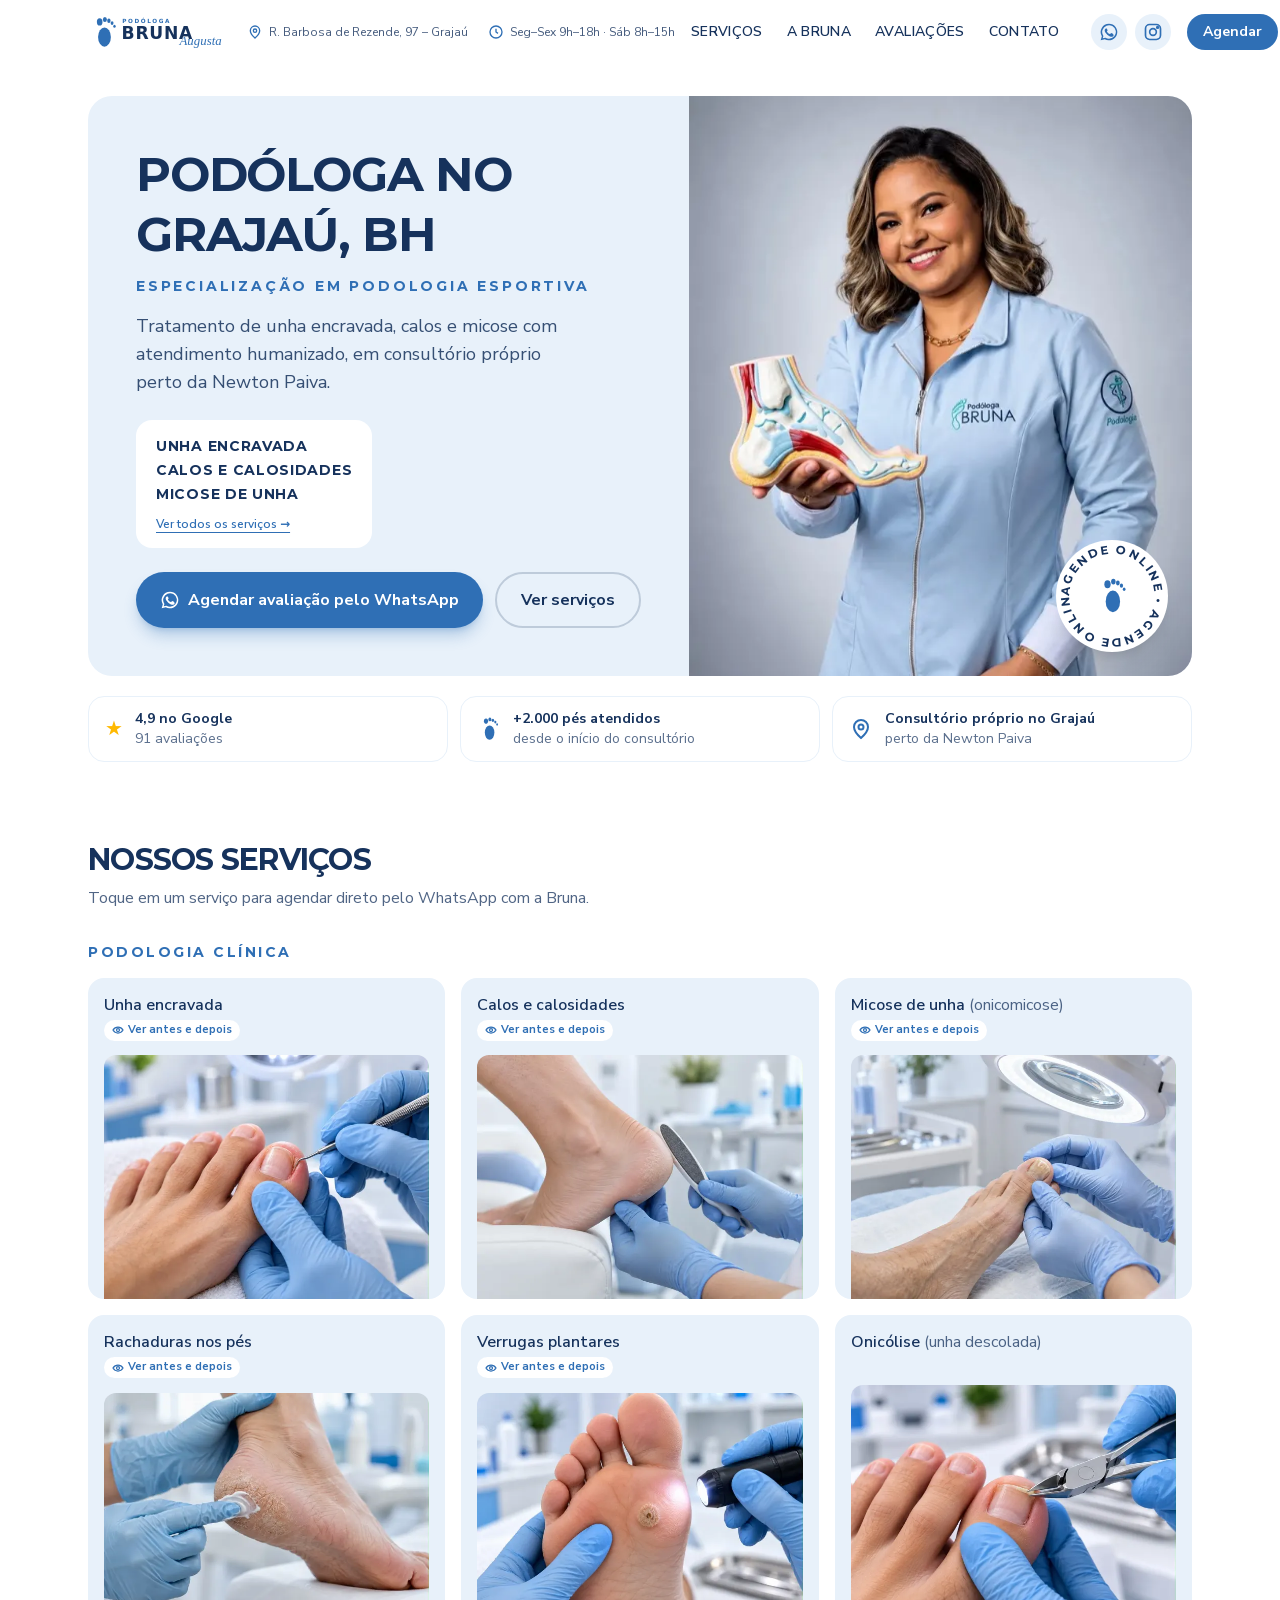
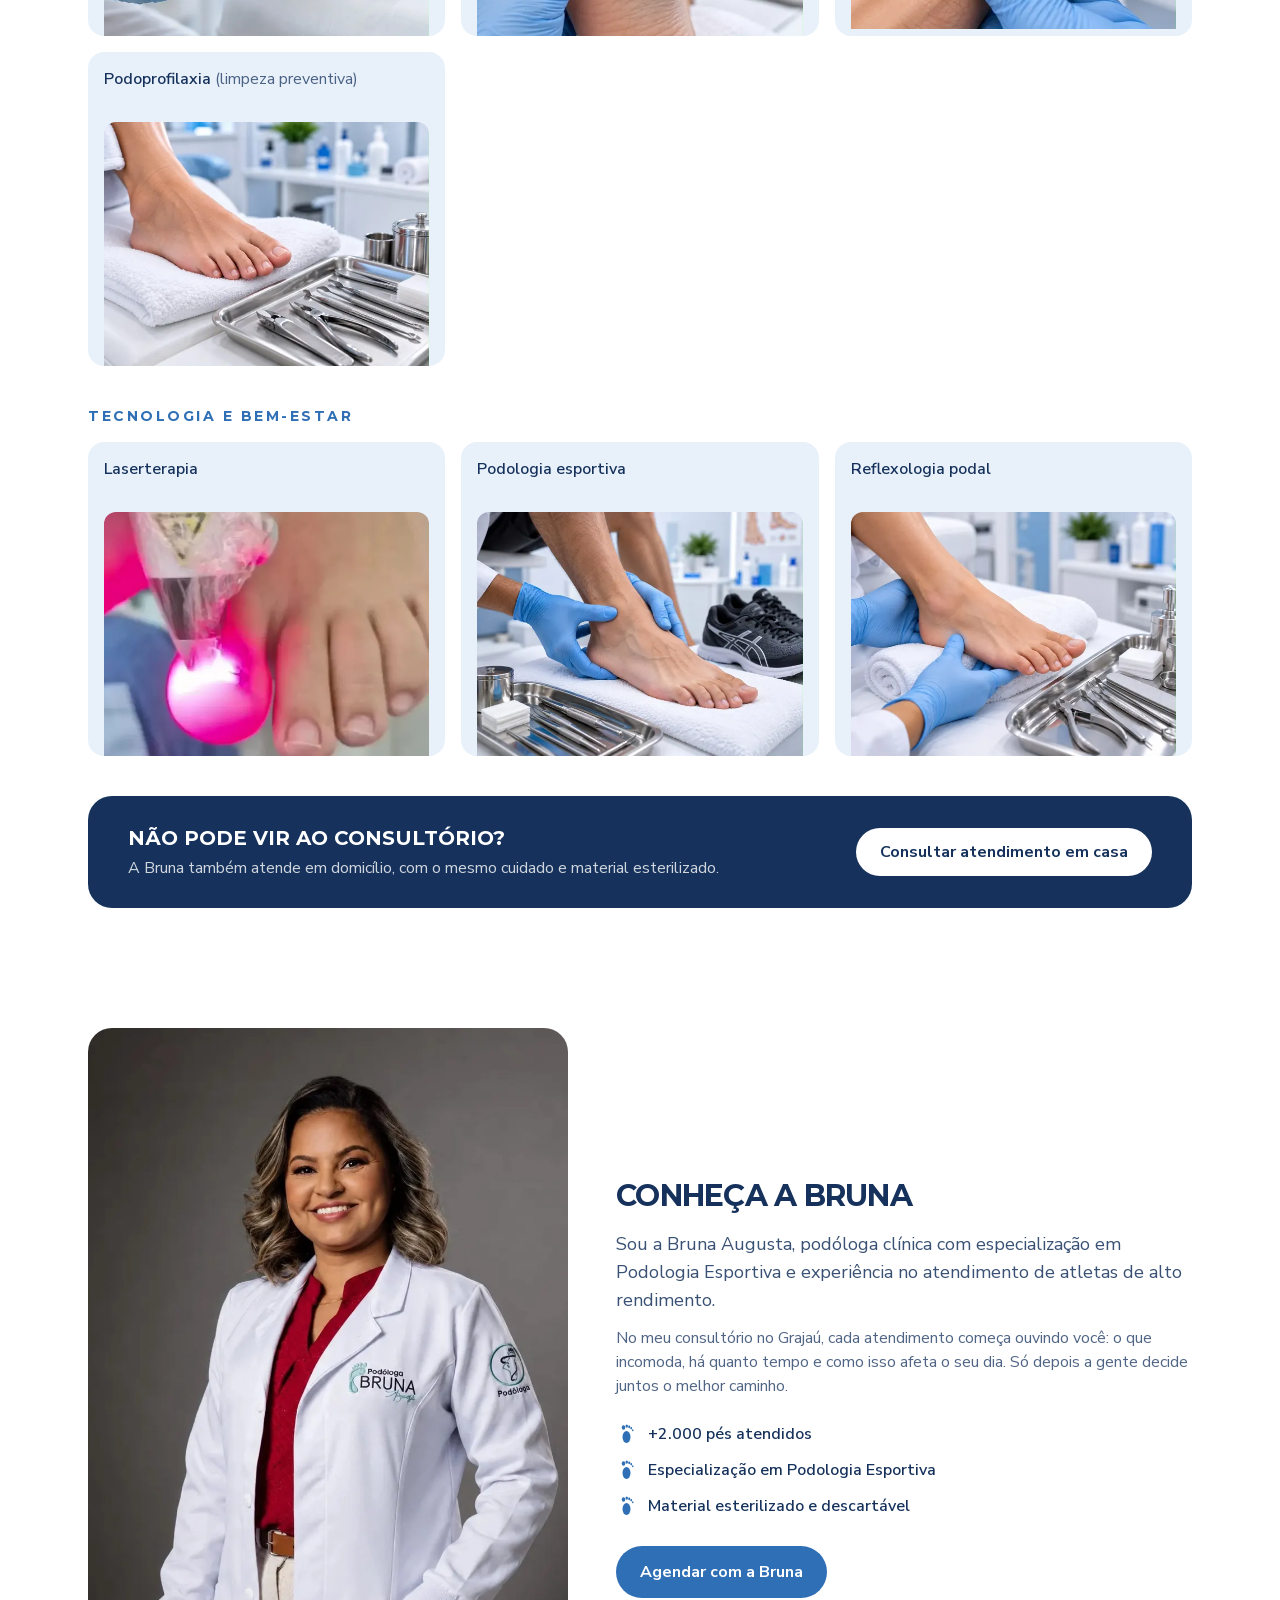
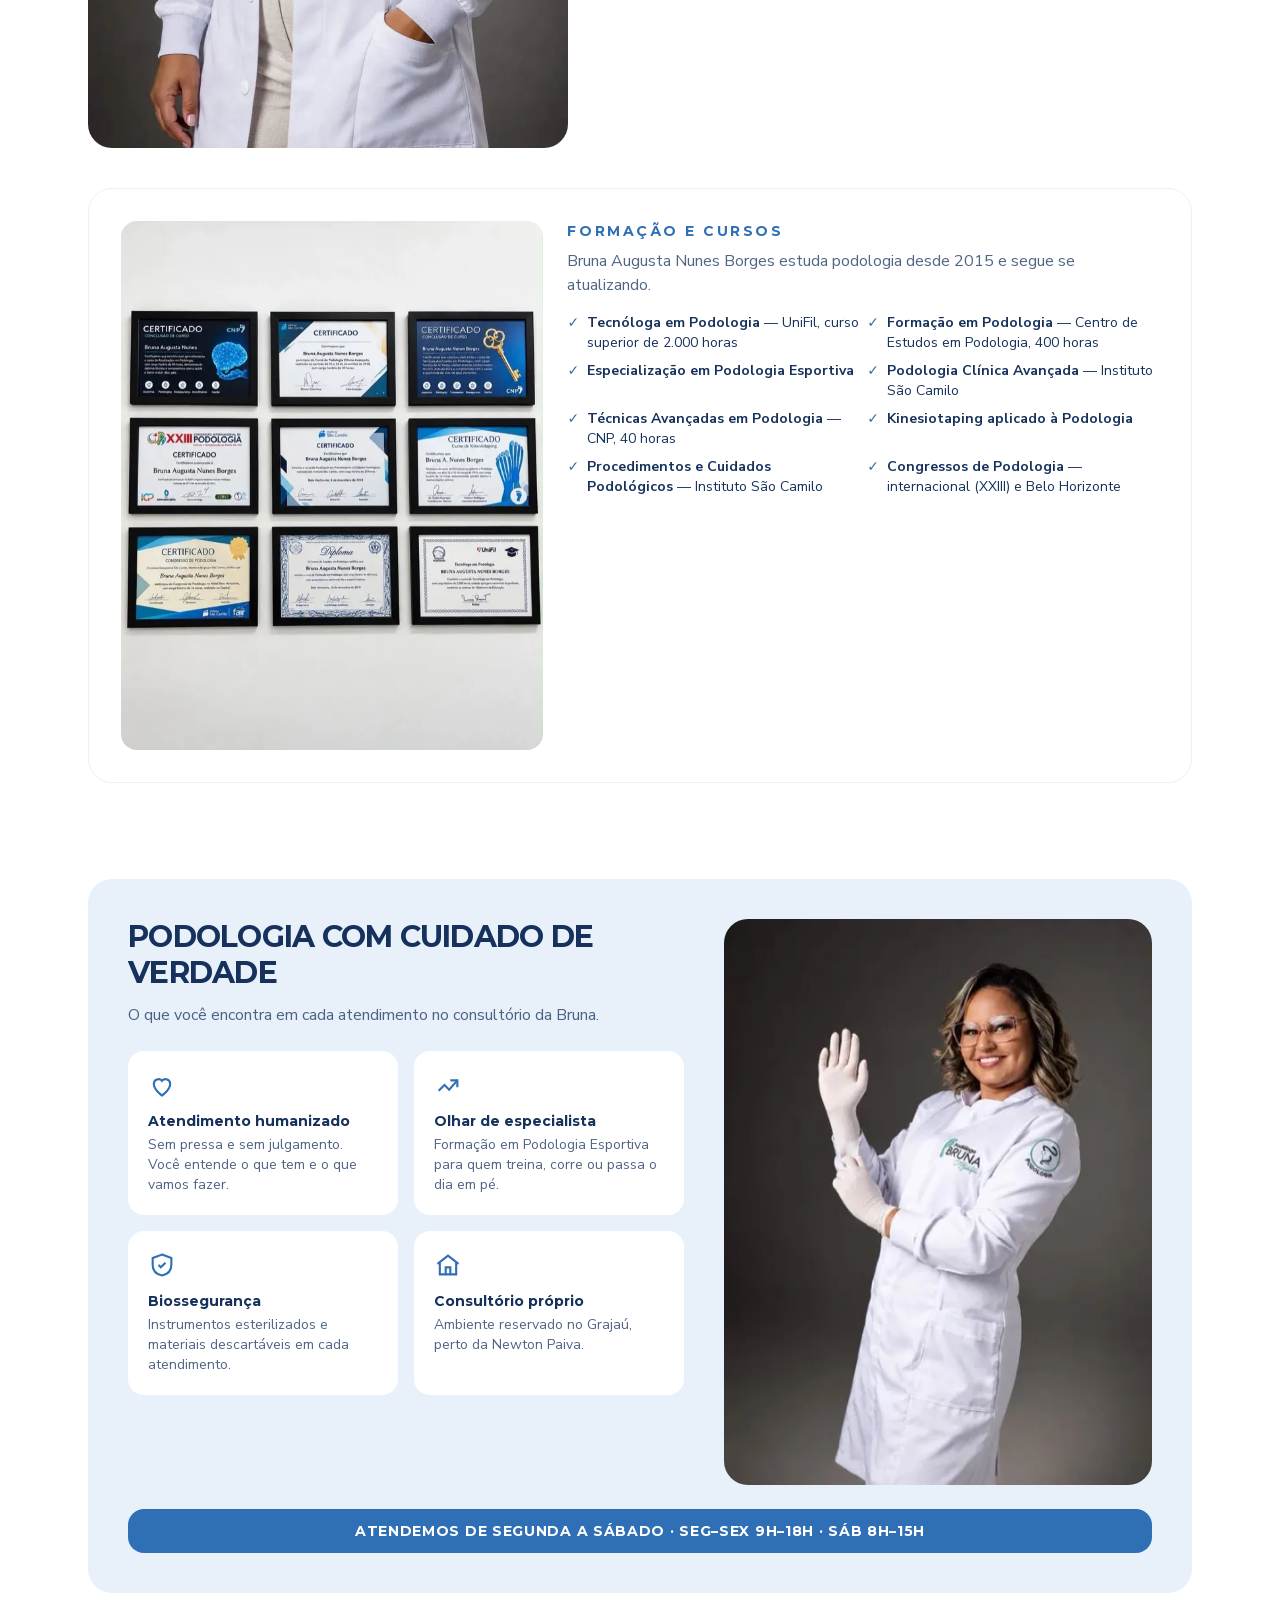
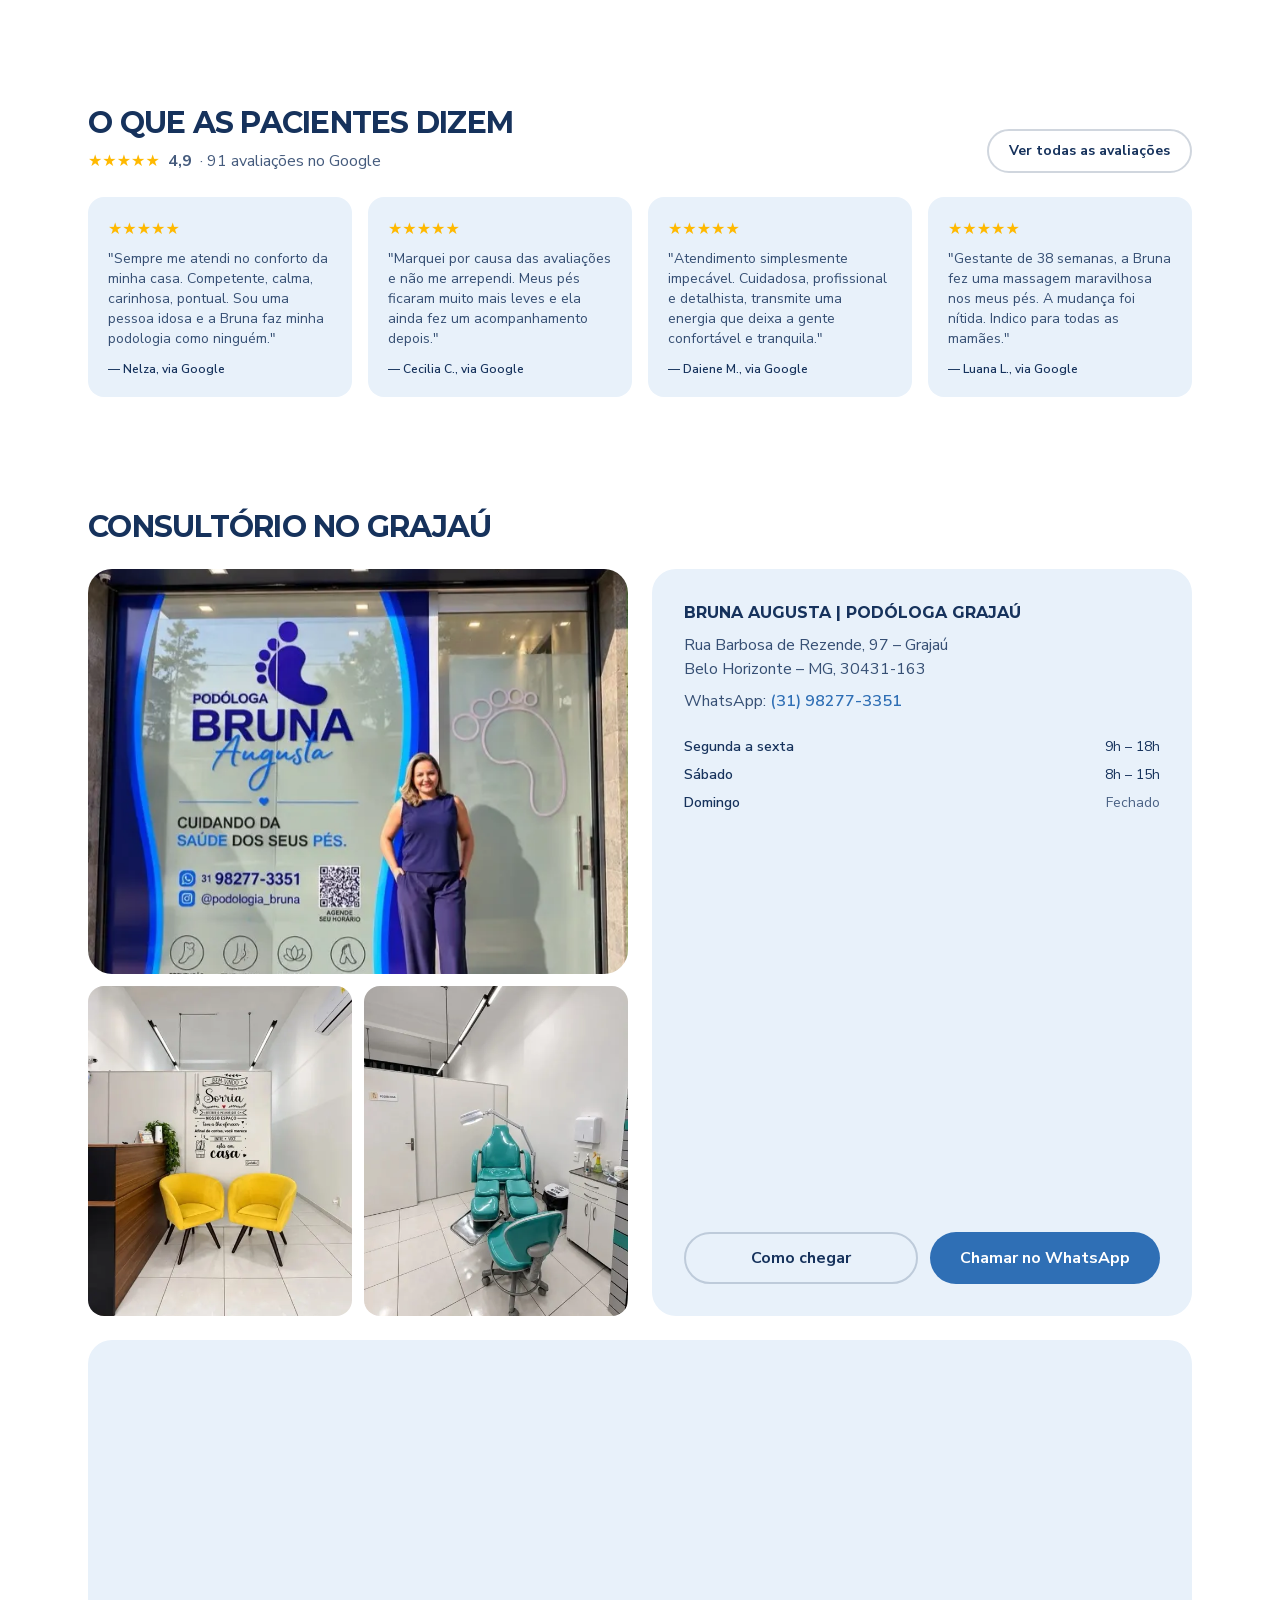
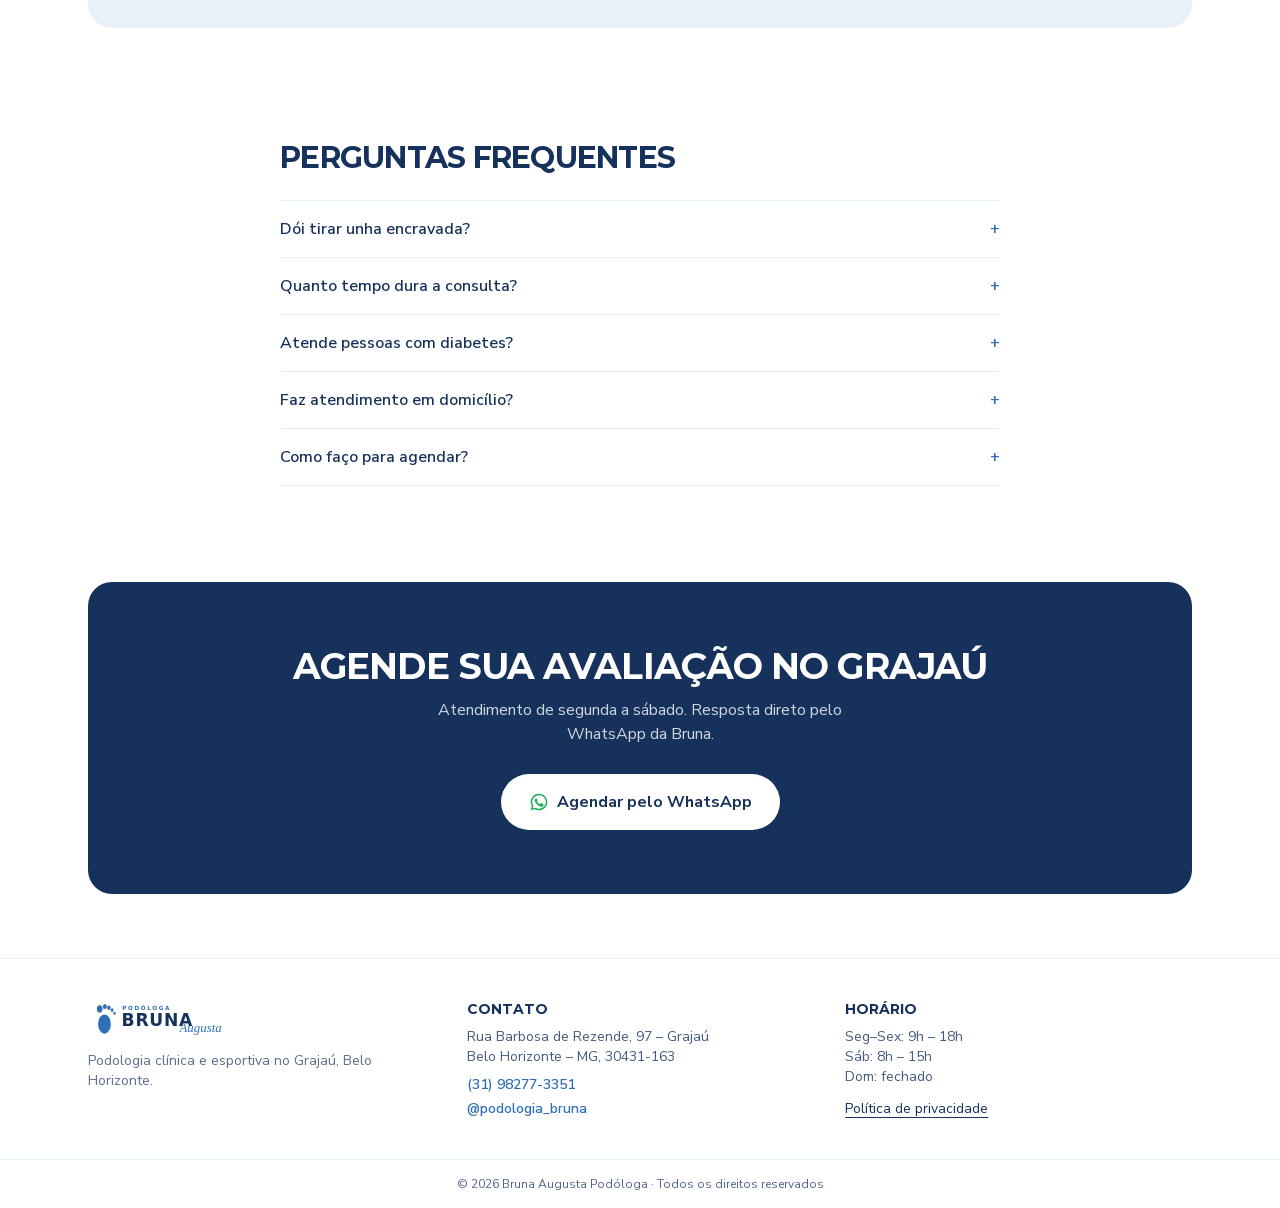
==== commit 1f1e2318: "Atualização do site 2026-10-03" ====
--- a/index.html
+++ b/index.html
@@ -16,7 +16,7 @@
   <link rel="icon" href="favicon.svg" type="image/svg+xml">
   <link rel="preload" as="font" type="font/woff2" href="assets/fonts/montserrat.woff2" crossorigin>
   <link rel="preload" as="image" fetchpriority="high" imagesrcset="assets/img/hero-bruna-atendendo-640.webp 640w, assets/img/hero-bruna-atendendo-960.webp 960w, assets/img/hero-bruna-atendendo-1280.webp 1280w" imagesizes="(min-width: 768px) 45vw, calc(100vw - 32px)">
-  <link rel="stylesheet" href="assets/css/styles.css?v=22e1407">
+  <link rel="stylesheet" href="assets/css/styles.css?v=48275c3">
   <script type="application/ld+json">{"@context":"https://schema.org","@type":["MedicalBusiness","LocalBusiness"],"name":"Bruna Augusta | Podóloga Grajaú","image":"https://www.podologabruna.com.br/assets/img/og-image.jpg","url":"https://www.podologabruna.com.br/","telephone":"+55-31-98277-3351","priceRange":"$$","address":{"@type":"PostalAddress","streetAddress":"Rua Barbosa de Rezende, 97","addressLocality":"Belo Horizonte","addressRegion":"MG","postalCode":"30431-163","addressCountry":"BR"},"geo":{"@type":"GeoCoordinates","latitude":-19.9382503,"longitude":-43.9652466},"areaServed":["Grajaú","Gutierrez","Nova Granada","Prado","Belo Horizonte"],"openingHoursSpecification":[{"@type":"OpeningHoursSpecification","dayOfWeek":["Monday","Tuesday","Wednesday","Thursday","Friday"],"opens":"09:00","closes":"18:00"},{"@type":"OpeningHoursSpecification","dayOfWeek":"Saturday","opens":"08:00","closes":"15:00"}],"aggregateRating":{"@type":"AggregateRating","ratingValue":"4.9","reviewCount":"91"},"sameAs":["https://www.instagram.com/podologia_bruna/"],"medicalSpecialty":"Podiatric"}</script>
 </head>
 <body>
@@ -148,9 +148,9 @@
       <span class="mt-1 inline-flex items-center gap-1 rounded-full bg-white px-2 py-0.5 text-[11px] font-bold text-azul"><svg class="h-3 w-3" viewBox="0 0 24 24" fill="none" stroke="currentColor" stroke-width="2.5" aria-hidden="true"><path d="M2 12s3.5-6 10-6 10 6 10 6-3.5 6-10 6S2 12 2 12z"/><circle cx="12" cy="12" r="3"/></svg>Ver antes e depois</span>
       <img src="assets/img/servico-calos-ia-640.webp" width="640" height="480" loading="lazy" alt="Remoção de calos e calosidades no calcanhar com luvas azuis" class="mt-3 aspect-[4/3] w-full rounded-t-xl object-cover">
     </a>
-    <a href="https://wa.me/553182773351?text=Ol%C3%A1%2C%20vim%20do%20site%20e%20quero%20agendar%3A%20Micose%20de%20unha" data-msg="Olá, vim do site e quero agendar: Micose de unha" class="js-wa group relative overflow-hidden rounded-2xl bg-azul-claro p-4 pb-0 transition hover:-translate-y-0.5 hover:shadow-lg">
+    <a href="https://wa.me/553182773351?text=Ol%C3%A1%2C%20vim%20do%20site%20e%20quero%20agendar%3A%20Micose%20de%20unha" data-msg="Olá, vim do site e quero agendar: Micose de unha" data-casos class="js-wa group relative overflow-hidden rounded-2xl bg-azul-claro p-4 pb-0 transition hover:-translate-y-0.5 hover:shadow-lg">
       <span class="block text-sm font-semibold leading-snug md:text-base">Micose de unha <span class="font-normal text-marinho/75">(onicomicose)</span></span>
-      <span class="mt-1 block text-xs font-bold text-azul md:opacity-0 md:transition md:group-hover:opacity-100">Agendar →</span>
+      <span class="mt-1 inline-flex items-center gap-1 rounded-full bg-white px-2 py-0.5 text-[11px] font-bold text-azul"><svg class="h-3 w-3" viewBox="0 0 24 24" fill="none" stroke="currentColor" stroke-width="2.5" aria-hidden="true"><path d="M2 12s3.5-6 10-6 10 6 10 6-3.5 6-10 6S2 12 2 12z"/><circle cx="12" cy="12" r="3"/></svg>Ver antes e depois</span>
       <img src="assets/img/servico-micose-ia-640.webp" width="640" height="480" loading="lazy" alt="Avaliação de micose de unha com lupa de LED" class="mt-3 aspect-[4/3] w-full rounded-t-xl object-cover">
     </a>
     <a href="https://wa.me/553182773351?text=Ol%C3%A1%2C%20vim%20do%20site%20e%20quero%20agendar%3A%20Rachaduras%20nos%20p%C3%A9s" data-msg="Olá, vim do site e quero agendar: Rachaduras nos pés" data-casos class="js-wa group relative overflow-hidden rounded-2xl bg-azul-claro p-4 pb-0 transition hover:-translate-y-0.5 hover:shadow-lg">
@@ -500,8 +500,8 @@
   </div>
 </dialog>
 
-<script src="assets/js/casos.js?v=22e1407" defer></script>
-<script src="assets/js/triagem.js?v=22e1407" defer></script>
-<script src="assets/js/main.js?v=22e1407" defer></script>
+<script src="assets/js/casos.js?v=48275c3" defer></script>
+<script src="assets/js/triagem.js?v=48275c3" defer></script>
+<script src="assets/js/main.js?v=48275c3" defer></script>
 </body>
 </html>
